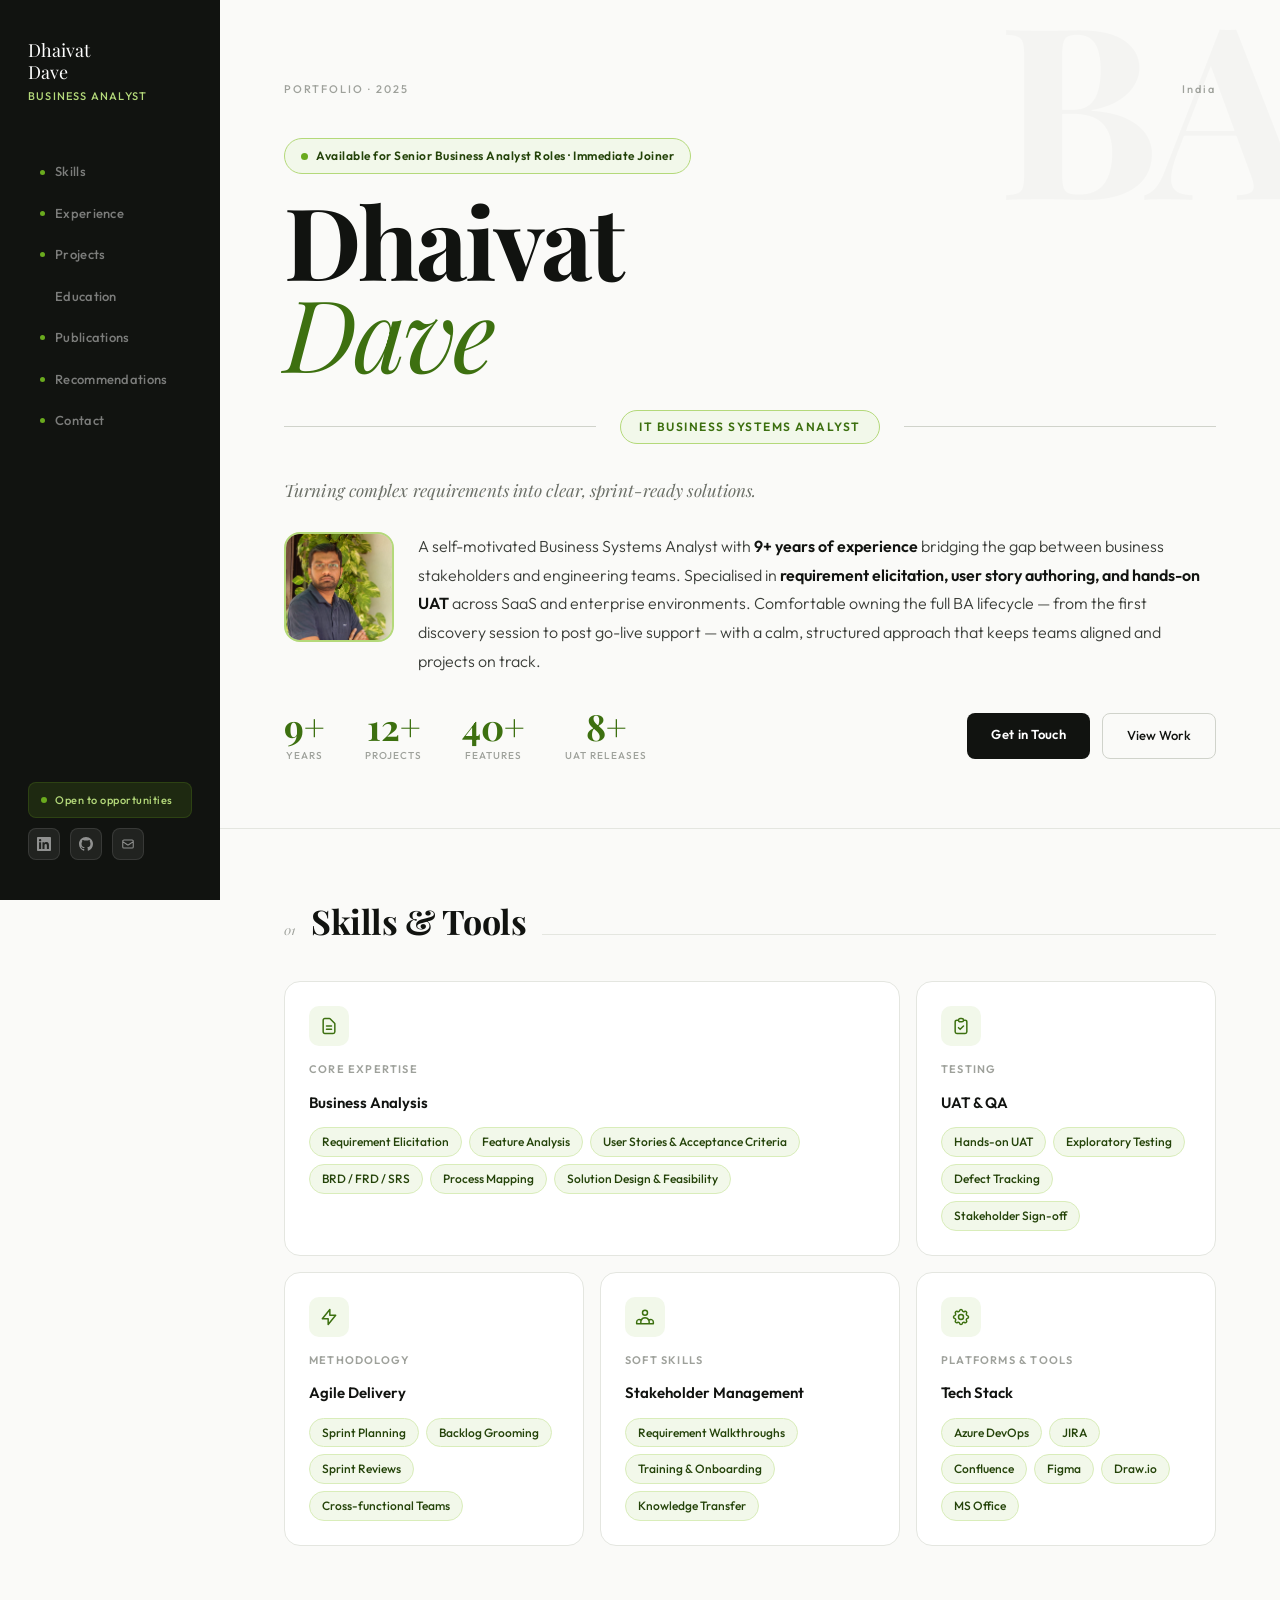
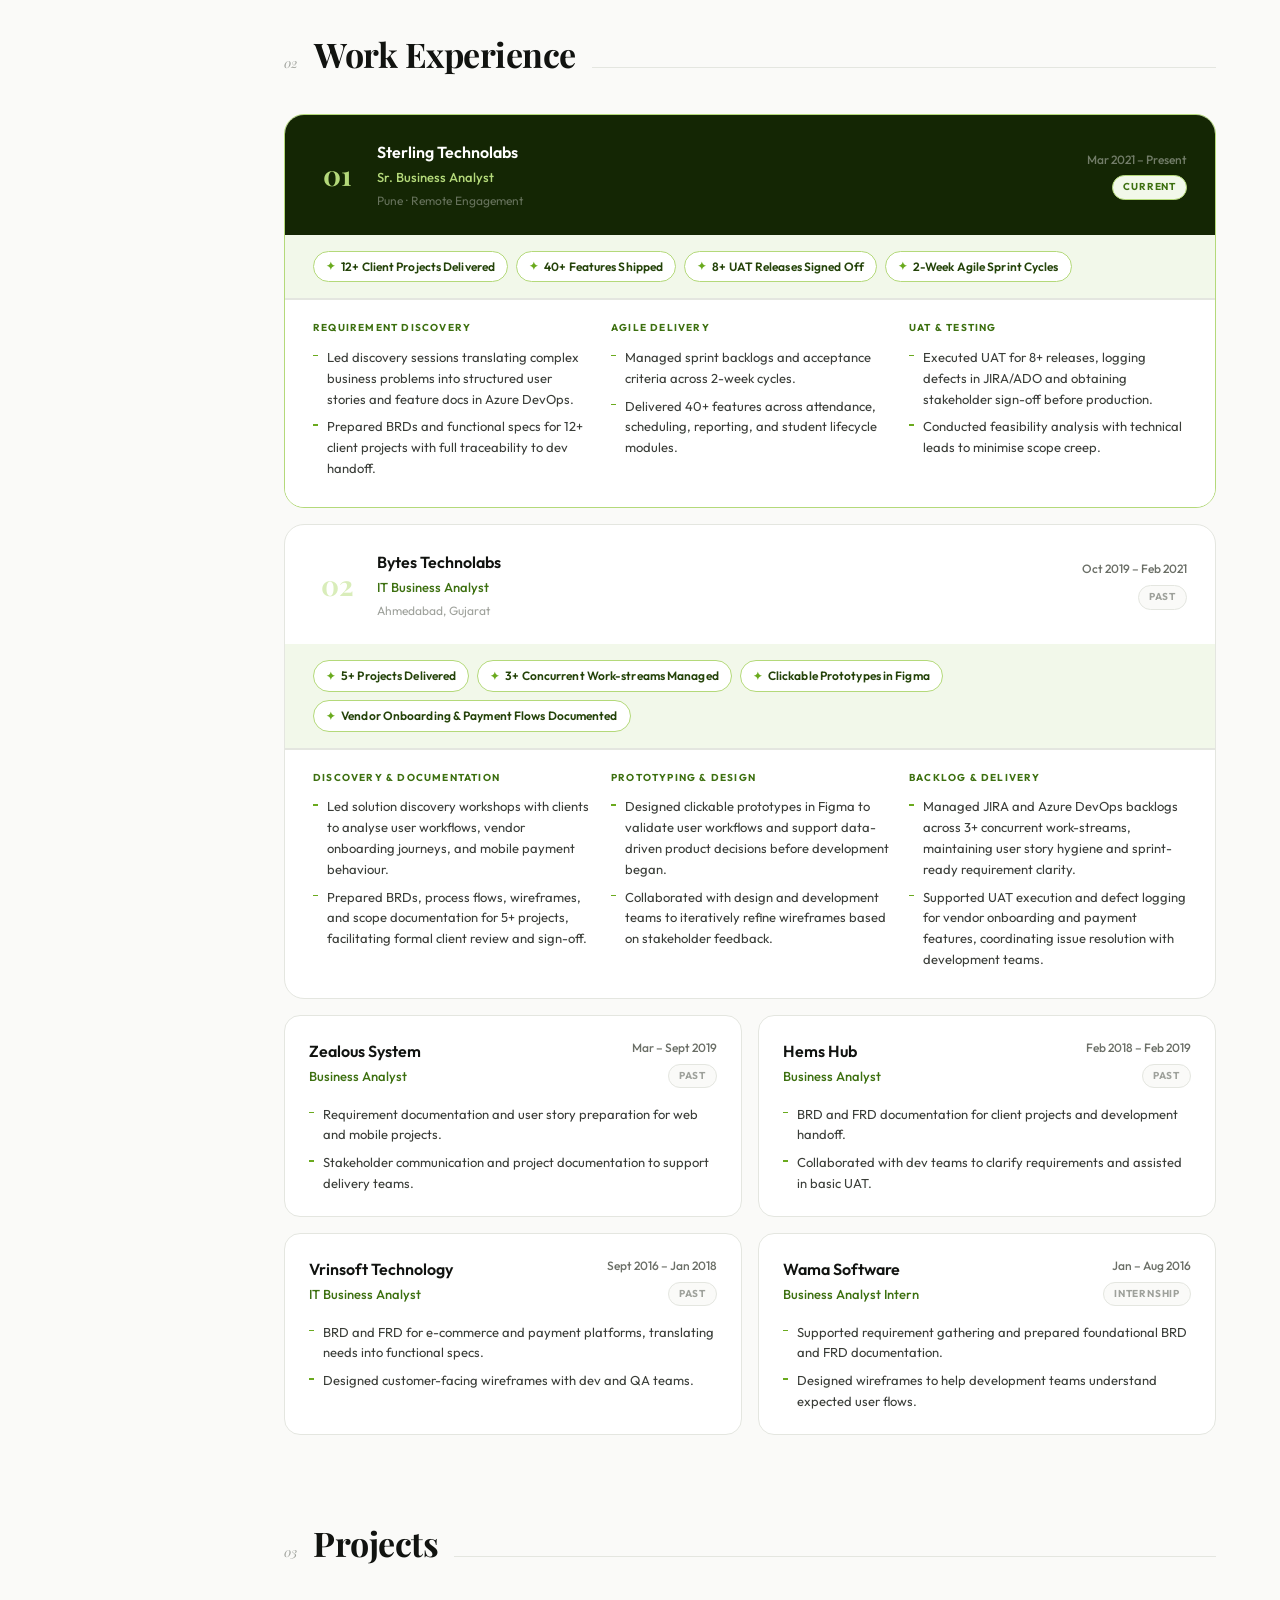
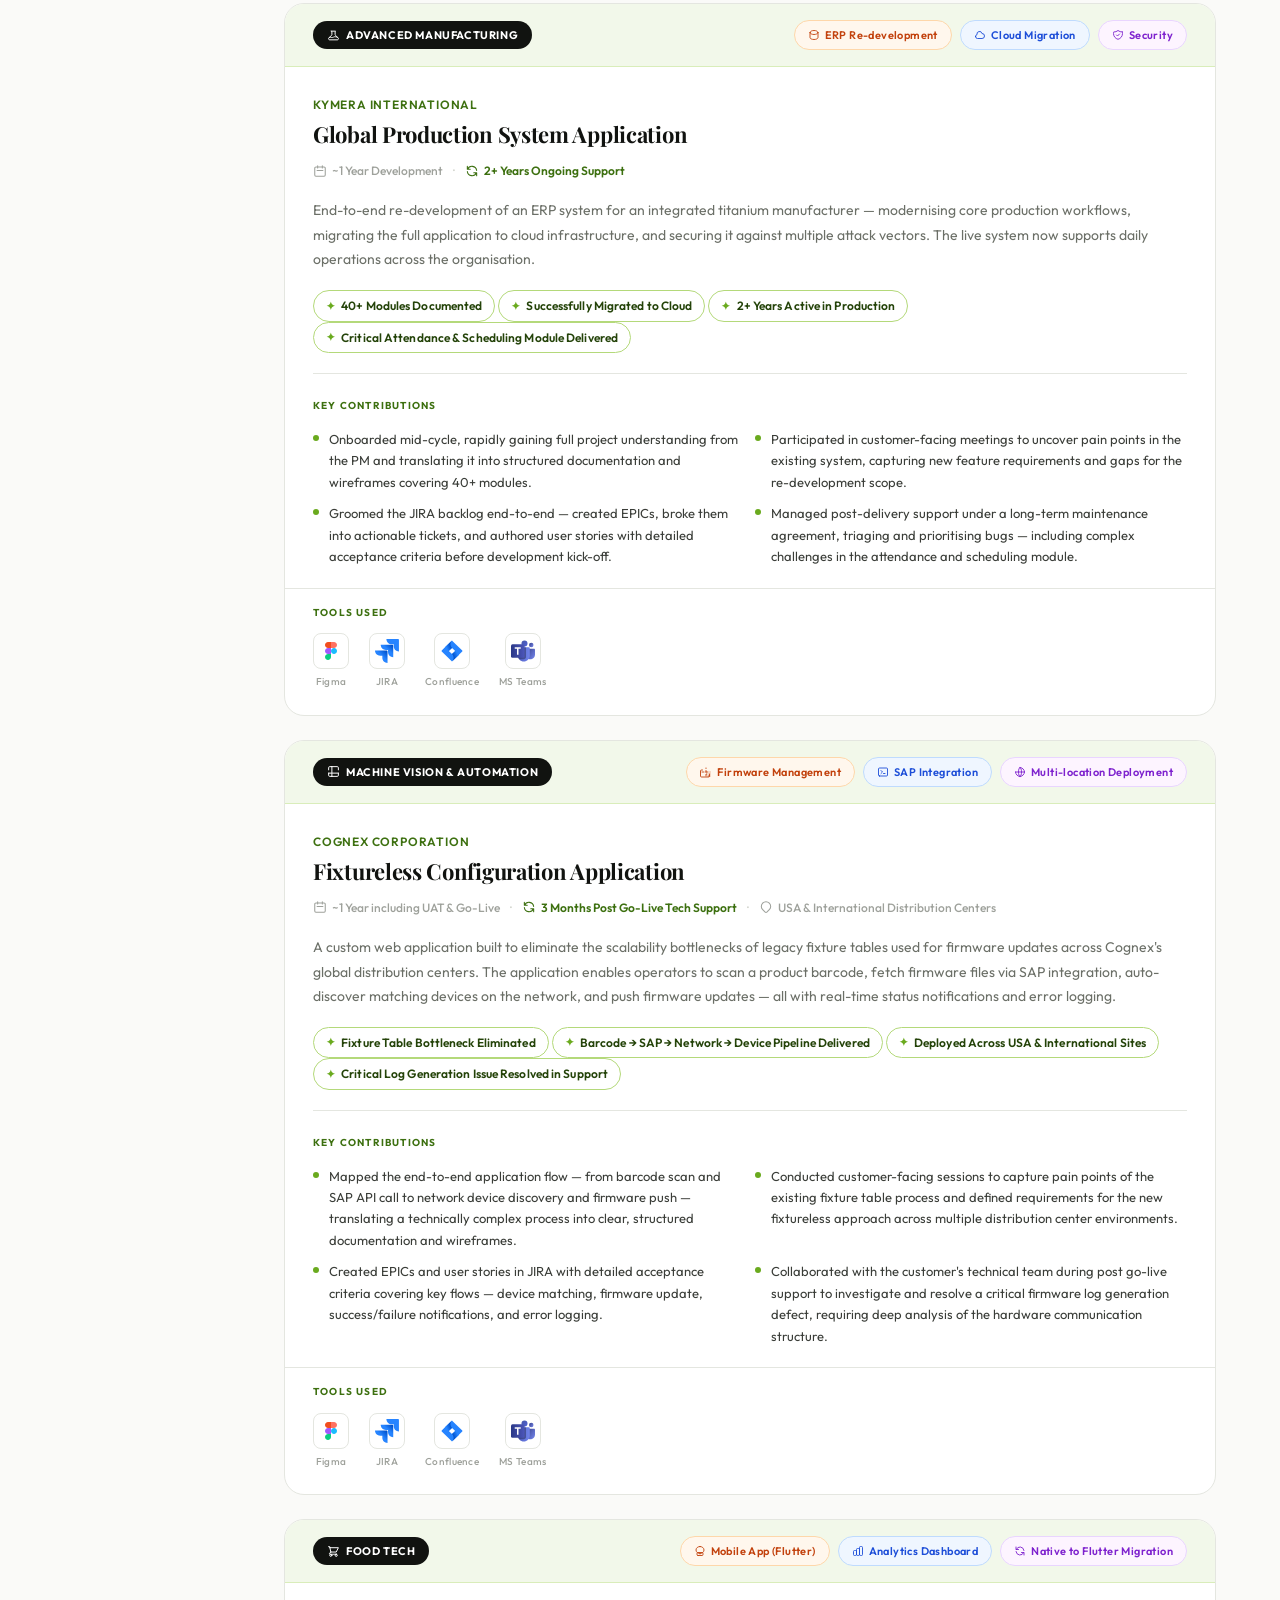
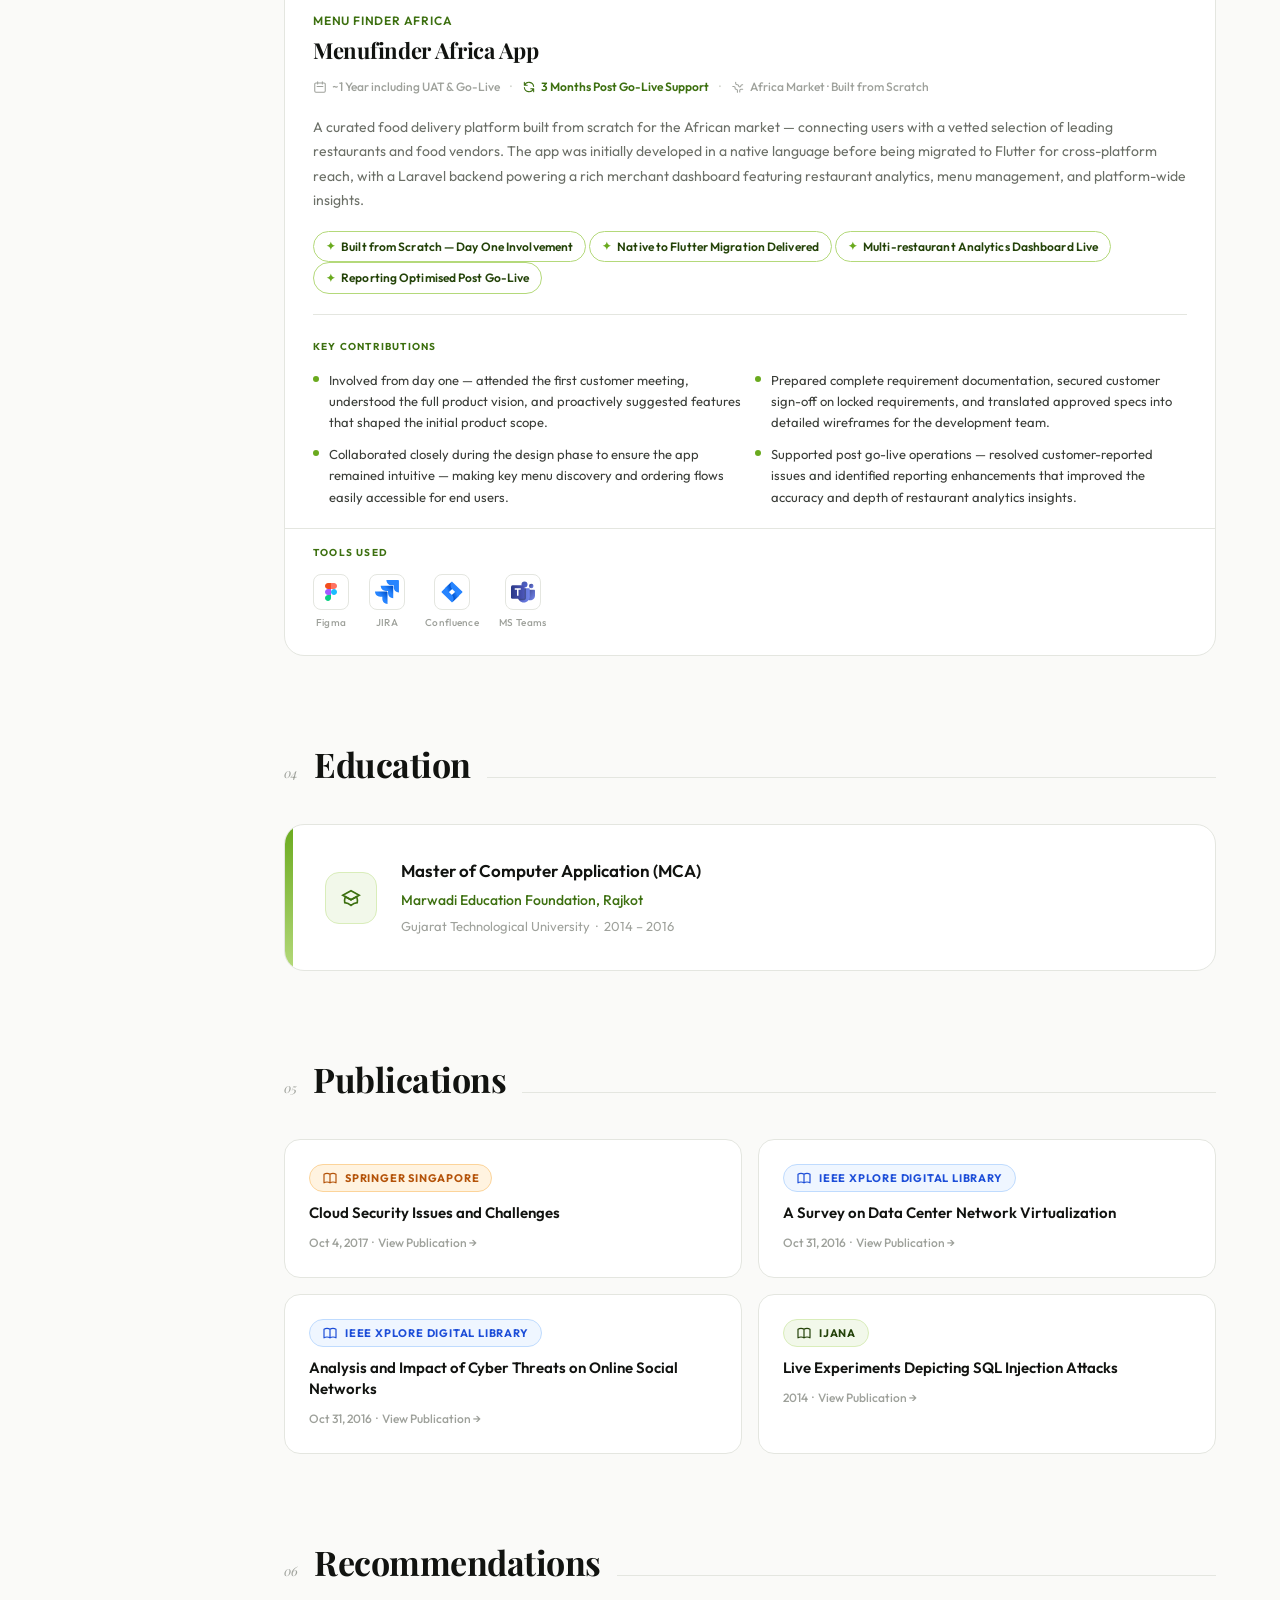
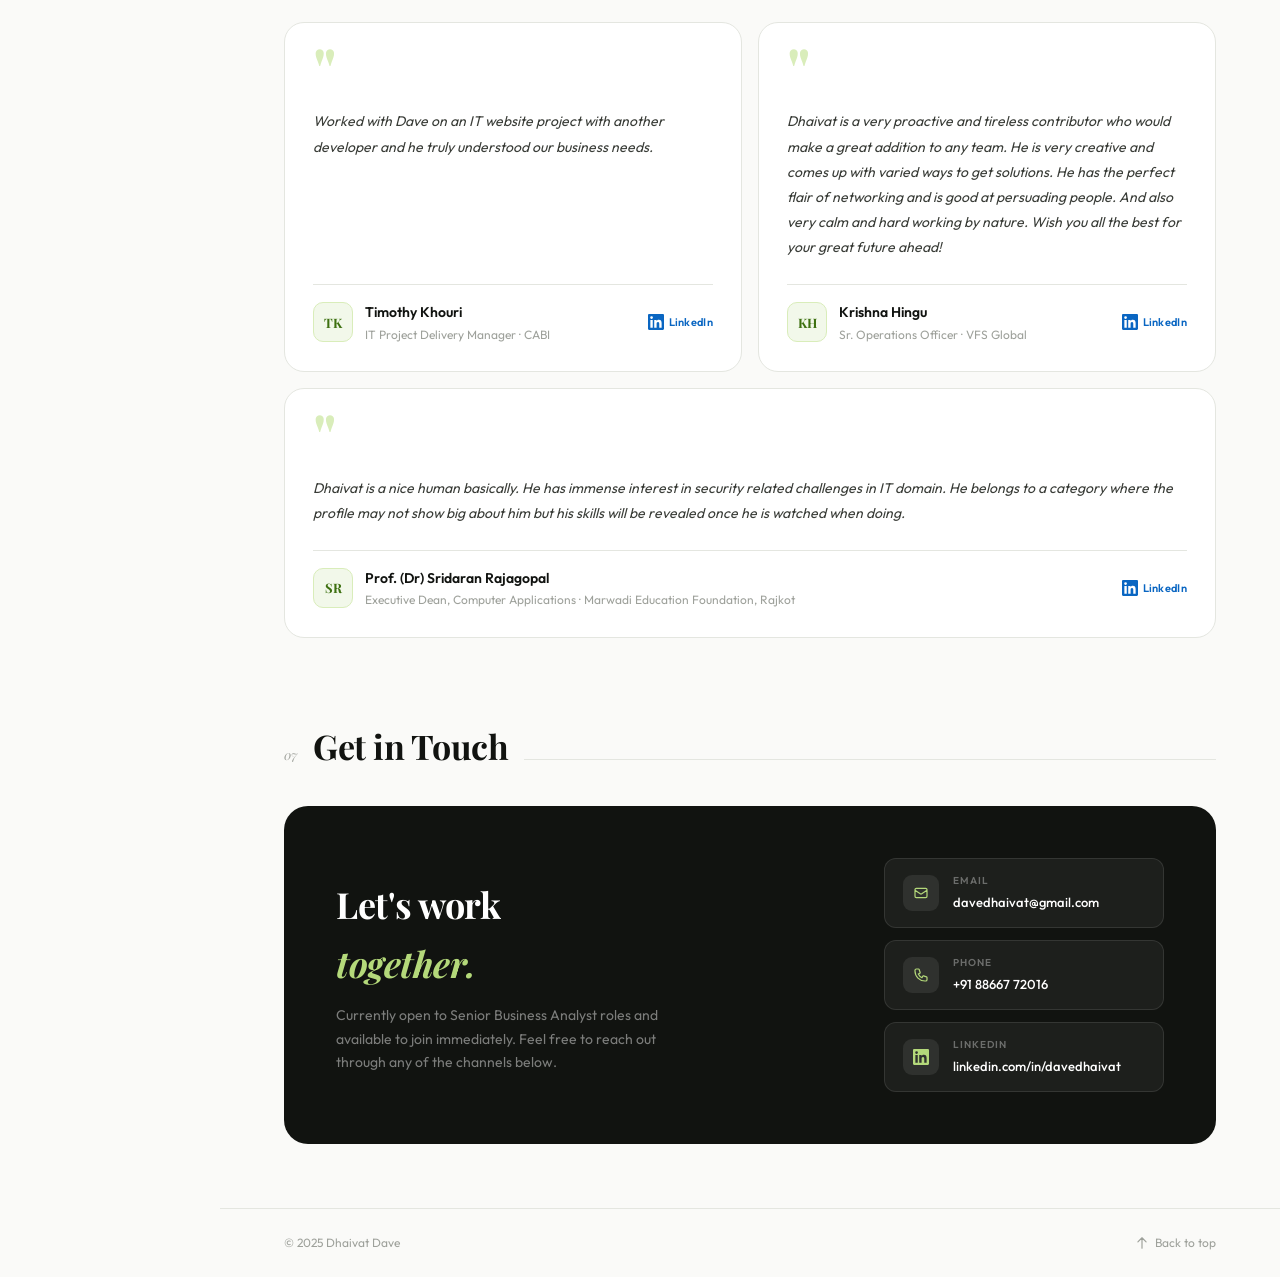
==== index.html @ 1d391423 "Add files via upload optimised version with some changes in bio + mobile responsive changes" ====
<!DOCTYPE html>
<html lang="en">
<head>
<meta charset="UTF-8">
<meta name="viewport" content="width=device-width, initial-scale=1.0">
<title>Dhaivat Dave — IT Business Systems Analyst</title>
<link rel="preconnect" href="https://fonts.googleapis.com">
<link href="https://fonts.googleapis.com/css2?family=Playfair+Display:ital,wght@0,400;0,700;1,400&family=Outfit:wght@300;400;500;600&display=swap" rel="stylesheet">
<style>
*,*::before,*::after{box-sizing:border-box;margin:0;padding:0;}
:root{
  --g50:#f2f8ea;--g100:#d9edba;--g200:#b4d97a;--g400:#6aaa1e;--g600:#3d7010;--g800:#244309;--g900:#142604;
  --ink:#111310;--ink2:#3a3d38;--ink3:#6b6f67;--ink4:#9ea19b;
  --paper:#fafaf8;--card:#ffffff;--border:#e4e6e0;--border2:#d0d3cb;
  --sidebar-w:220px;
}
html{scroll-behavior:smooth;}
body{font-family:'Outfit',sans-serif;background:var(--paper);color:var(--ink);font-size:15px;line-height:1.65;}

/* SIDEBAR */
.sidebar{position:fixed;top:0;left:0;bottom:0;width:var(--sidebar-w);background:var(--ink);display:flex;flex-direction:column;padding:40px 28px;z-index:200;}
.sidebar-logo{font-family:'Playfair Display',serif;font-size:18px;color:#fff;line-height:1.2;margin-bottom:4px;}
.sidebar-role{font-size:11px;color:var(--g200);letter-spacing:1.2px;text-transform:uppercase;font-weight:500;margin-bottom:48px;}
.sidebar-nav{list-style:none;display:flex;flex-direction:column;gap:4px;flex:1;}
.sidebar-nav a{display:flex;align-items:center;gap:10px;font-size:13px;font-weight:500;color:rgba(255,255,255,0.45);text-decoration:none;padding:8px 12px;border-radius:8px;letter-spacing:0.3px;transition:all 0.2s;}
.sidebar-nav a:hover,.sidebar-nav a.active{color:#fff;background:rgba(255,255,255,0.08);}
.sidebar-nav a .dot{width:5px;height:5px;border-radius:50%;background:var(--g400);opacity:0;transition:opacity 0.2s;flex-shrink:0;}
.sidebar-nav a.active .dot,.sidebar-nav a:hover .dot{opacity:1;}
.sidebar-bottom{display:flex;flex-direction:column;gap:10px;}
.sidebar-social{display:flex;gap:10px;}
.sidebar-social a{width:32px;height:32px;border-radius:8px;background:rgba(255,255,255,0.07);border:1px solid rgba(255,255,255,0.1);display:flex;align-items:center;justify-content:center;color:rgba(255,255,255,0.5);text-decoration:none;transition:all 0.2s;}
.sidebar-social a:hover{background:rgba(255,255,255,0.13);color:#fff;}
.sidebar-social svg{width:14px;height:14px;}
.sidebar-avail{display:flex;align-items:center;gap:8px;font-size:11px;color:var(--g200);font-weight:500;letter-spacing:0.5px;padding:8px 12px;background:rgba(106,170,30,0.15);border-radius:8px;border:1px solid rgba(106,170,30,0.2);}
.avail-dot{width:6px;height:6px;background:var(--g400);border-radius:50%;animation:blink 2s infinite;flex-shrink:0;}
@keyframes blink{0%,100%{opacity:1;}50%{opacity:0.3;}}

/* MAIN */
.main{margin-left:var(--sidebar-w);min-height:100vh;}

/* OPEN TO WORK HERO PILL */
.hero-otw{display:inline-flex;align-items:center;gap:8px;background:var(--g50);border:1.5px solid var(--g200);color:var(--g800);font-size:12px;font-weight:600;letter-spacing:0.5px;padding:7px 16px;border-radius:100px;margin-bottom:20px;width:fit-content;}
.hero-otw-dot{width:7px;height:7px;background:var(--g400);border-radius:50%;flex-shrink:0;animation:blink 2s infinite;}

/* HERO */
.hero{padding:80px 64px 64px;border-bottom:1px solid var(--border);position:relative;overflow:hidden;}
.hero-bg-text{position:absolute;top:-20px;right:-20px;font-family:'Playfair Display',serif;font-size:240px;font-weight:700;color:rgba(0,0,0,0.025);line-height:1;pointer-events:none;user-select:none;letter-spacing:-8px;}
.hero-top{display:flex;align-items:flex-start;justify-content:space-between;margin-bottom:40px;}
.hero-index{font-size:11px;color:var(--ink4);font-weight:500;letter-spacing:2px;text-transform:uppercase;}
.hero-year{font-size:11px;color:var(--ink4);font-weight:500;letter-spacing:2px;}
.hero-name{font-family:'Playfair Display',serif;font-size:clamp(56px,8vw,100px);font-weight:700;line-height:0.92;letter-spacing:-3px;color:var(--ink);margin-bottom:32px;}
.hero-name .line2{display:block;color:var(--g600);font-style:italic;font-weight:400;}
.hero-divider{display:flex;align-items:center;gap:24px;margin-bottom:32px;}
.hero-divider-line{flex:1;height:1px;background:var(--border2);}
.hero-title-pill{font-size:12px;font-weight:600;letter-spacing:1.5px;text-transform:uppercase;color:var(--g600);white-space:nowrap;padding:6px 18px;border:1.5px solid var(--g200);border-radius:100px;background:var(--g50);}
.hero-bottom{display:flex;flex-direction:column;gap:32px;}
.hero-bio-row{display:flex;align-items:flex-start;gap:24px;}
.hero-bio{font-size:16px;color:var(--ink2);line-height:1.8;font-weight:300;flex:1;}
.hero-bio strong{font-weight:600;color:var(--ink);}
.hero-meta{display:flex;align-items:center;justify-content:space-between;flex-wrap:wrap;gap:20px;}
.hero-stats{display:flex;gap:40px;}
.hero-stat{text-align:center;}
.hero-stat-num{font-family:'Playfair Display',serif;font-size:36px;color:var(--g600);line-height:1;font-weight:700;}
.hero-stat-label{font-size:10px;color:var(--ink4);font-weight:500;letter-spacing:1px;text-transform:uppercase;margin-top:4px;}
.hero-cta{display:flex;gap:12px;}
.btn-dark{background:var(--ink);color:#fff;padding:11px 24px;border-radius:8px;font-size:13px;font-weight:600;text-decoration:none;letter-spacing:0.3px;transition:background 0.2s,transform 0.15s;}
.btn-dark:hover{background:var(--ink2);transform:translateY(-1px);}
.btn-ghost{background:transparent;color:var(--ink);padding:11px 24px;border-radius:8px;font-size:13px;font-weight:500;text-decoration:none;border:1.5px solid var(--border2);transition:border-color 0.2s,transform 0.15s;}
.btn-ghost:hover{border-color:var(--g400);transform:translateY(-1px);}

.hero-tagline{font-size:17px;color:var(--ink3);font-style:italic;font-family:'Playfair Display',serif;margin-bottom:28px;letter-spacing:0.1px;}

/* PROFILE IMG IN HERO */
.profile-img-hero{width:110px;height:110px;border-radius:16px;background:var(--g100);border:2px solid var(--g200);display:flex;align-items:center;justify-content:center;font-family:'Playfair Display',serif;font-size:28px;color:var(--g600);overflow:hidden;flex-shrink:0;}
.profile-img-hero img{width:100%;height:100%;object-fit:cover;object-position:center top;border-radius:14px;}

/* CONTENT */
.content{padding:64px;display:flex;flex-direction:column;gap:80px;}

/* SECTION HEADS */
.sec-head{display:flex;align-items:baseline;gap:16px;margin-bottom:32px;}
.sec-num{font-family:'Playfair Display',serif;font-size:13px;color:var(--ink4);font-style:italic;}
.sec-title{font-family:'Playfair Display',serif;font-size:clamp(24px,3vw,34px);font-weight:700;color:var(--ink);letter-spacing:-0.5px;}
.sec-line{flex:1;height:1px;background:var(--border);}

/* SKILLS BENTO */
.skills-bento{display:grid;grid-template-columns:repeat(3,1fr);grid-template-rows:auto auto;gap:16px;}
.skill-cell{background:var(--card);border:1px solid var(--border);border-radius:16px;padding:24px;transition:border-color 0.2s,transform 0.2s;}
.skill-cell:hover{border-color:var(--g200);transform:translateY(-2px);}
.skill-cell.wide{grid-column:span 2;}
.skill-cell.area-ba{grid-column:1/3;grid-row:1;}
.skill-cell.area-uat{grid-column:3/4;grid-row:1;}
.skill-cell.area-agile{grid-column:1/2;grid-row:2;}
.skill-cell.area-stake{grid-column:2/3;grid-row:2;}
.skill-cell.area-tools{grid-column:3/4;grid-row:2;}
.skill-cell-icon{width:40px;height:40px;border-radius:10px;background:var(--g50);display:flex;align-items:center;justify-content:center;margin-bottom:14px;}
.skill-cell-icon svg{width:20px;height:20px;color:var(--g600);}
.skill-cell-label{font-size:11px;font-weight:600;letter-spacing:1.2px;text-transform:uppercase;color:var(--ink4);margin-bottom:12px;}
.skill-cell-title{font-size:15px;font-weight:600;color:var(--ink);margin-bottom:12px;}
.chip-list{display:flex;flex-wrap:wrap;gap:7px;}
.chip{font-size:12px;font-weight:500;color:var(--g800);background:var(--g50);border:1px solid var(--g100);padding:4px 12px;border-radius:100px;}
.chip.green{color:var(--g800);background:var(--g50);border-color:var(--g100);}
.skill-cell-tools{display:grid;grid-template-columns:1fr 1fr;gap:8px;margin-top:4px;}
.tool-item{display:flex;align-items:center;gap:8px;font-size:13px;font-weight:500;color:var(--ink2);padding:8px 12px;background:var(--paper);border:1px solid var(--border);border-radius:8px;}
.tool-dot{width:6px;height:6px;background:var(--g400);border-radius:50%;flex-shrink:0;}

/* EXPERIENCE */
.exp-grid{display:flex;flex-direction:column;gap:16px;}
.exp-card{background:var(--card);border:1px solid var(--border);border-radius:20px;overflow:hidden;transition:border-color 0.2s;}
.exp-card:hover{border-color:var(--border2);}
.exp-card-head{display:grid;grid-template-columns:auto 1fr auto;align-items:center;gap:16px;padding:24px 28px;}
.exp-num{font-family:'Playfair Display',serif;font-size:28px;color:var(--g100);font-weight:700;line-height:1;width:48px;text-align:center;}
.exp-card.current .exp-num{color:var(--g200);}
.exp-card.current{border-color:var(--g200);}
.exp-card.current .exp-card-head{background:var(--g900);}
.exp-card.current .exp-company{color:#fff;}
.exp-card.current .exp-role{color:var(--g200);}
.exp-card.current .exp-period{color:rgba(255,255,255,0.4);}
.exp-card.current .exp-location{color:rgba(255,255,255,0.35);}
.exp-company{font-size:16px;font-weight:600;color:var(--ink);margin-bottom:2px;}
.exp-role{font-size:13px;font-weight:500;color:var(--g600);margin-bottom:2px;}
.exp-location{font-size:12px;color:var(--ink4);}
.exp-right{text-align:right;}
.exp-period{font-size:12px;font-weight:500;color:var(--ink3);margin-bottom:4px;}
.exp-badge{display:inline-block;font-size:10px;font-weight:700;letter-spacing:0.8px;text-transform:uppercase;padding:3px 10px;border-radius:100px;}
.badge-current{background:var(--g50);color:var(--g600);border:1px solid var(--g200);}
.badge-past{background:var(--paper);color:var(--ink4);border:1px solid var(--border);}
.exp-body-inner{padding:20px 28px 28px;border-top:1px solid var(--border);}
.exp-card.current .exp-body-inner{border-top-color:var(--border);background:var(--card);}
.exp-sections{display:grid;grid-template-columns:repeat(auto-fit,minmax(200px,1fr));gap:20px;}
.exp-section-label{font-size:10px;font-weight:700;letter-spacing:1.2px;text-transform:uppercase;color:var(--g600);margin-bottom:10px;}
.exp-card.current .exp-section-label{color:var(--g600);}
.exp-bullets{list-style:none;display:flex;flex-direction:column;gap:7px;}
.exp-bullets li{font-size:13px;color:var(--ink2);padding-left:14px;position:relative;line-height:1.6;}
.exp-card.current .exp-bullets li{color:var(--ink2);}
.exp-bullets li::before{content:'';position:absolute;left:0;top:8px;width:5px;height:1.5px;background:var(--g400);}
/* older roles 2-col grid */
.exp-older-grid{display:grid;grid-template-columns:1fr 1fr;gap:16px;}
.exp-card-compact{background:var(--card);border:1px solid var(--border);border-radius:16px;padding:22px 24px;transition:border-color 0.2s;}
.exp-card-compact:hover{border-color:var(--border2);}
.exp-compact-top{display:flex;justify-content:space-between;align-items:flex-start;gap:12px;margin-bottom:14px;}
.exp-compact-top .exp-right{flex-shrink:0;}
@media(max-width:700px){.exp-older-grid{grid-template-columns:1fr;}}

/* ACHIEVEMENT BADGES */
.exp-achievements{display:flex;flex-wrap:wrap;gap:8px;padding:16px 28px;border-bottom:1px solid var(--border);background:var(--g50);}
.ach-badge{display:inline-flex;align-items:center;gap:6px;font-size:12px;font-weight:600;color:var(--g800);background:white;border:1.5px solid var(--g200);padding:5px 12px;border-radius:100px;letter-spacing:0.1px;}
.ach-badge .ach-star{color:var(--g400);font-size:11px;}
.projects-placeholder{border:2px dashed var(--border2);border-radius:20px;padding:64px;display:flex;flex-direction:column;align-items:center;justify-content:center;text-align:center;gap:16px;}
.pp-icon{width:56px;height:56px;background:var(--g50);border-radius:14px;display:flex;align-items:center;justify-content:center;}
.pp-icon svg{width:24px;height:24px;color:var(--g600);}
.pp-title{font-family:'Playfair Display',serif;font-size:20px;color:var(--ink);}
.pp-sub{font-size:14px;color:var(--ink4);max-width:360px;line-height:1.7;}

/* EDUCATION */
.edu-card{background:var(--card);border:1px solid var(--border);border-radius:20px;overflow:hidden;display:grid;grid-template-columns:auto 1fr;}
.edu-accent{width:8px;background:linear-gradient(to bottom,var(--g400),var(--g200));}
.edu-body{padding:32px;display:flex;align-items:center;gap:24px;}
.edu-icon-wrap{width:52px;height:52px;border-radius:14px;background:var(--g50);border:1px solid var(--g100);display:flex;align-items:center;justify-content:center;flex-shrink:0;}
.edu-icon-wrap svg{width:22px;height:22px;color:var(--g600);}
.edu-degree{font-size:17px;font-weight:600;color:var(--ink);margin-bottom:4px;}
.edu-uni{font-size:14px;font-weight:500;color:var(--g600);margin-bottom:4px;}
.edu-meta{font-size:13px;color:var(--ink4);}

/* PROJECTS */
.proj-grid{display:flex;flex-direction:column;gap:24px;}
.proj-card{background:var(--card);border:1px solid var(--border);border-radius:20px;overflow:hidden;transition:border-color 0.2s;}
.proj-card:hover{border-color:var(--g200);}
/* top tag bar — domain left | feature tags right */
.proj-card-top{display:flex;align-items:center;justify-content:space-between;gap:16px;padding:16px 28px;background:var(--g50);border-bottom:1px solid var(--g100);flex-wrap:wrap;}
.proj-domain{display:inline-flex;align-items:center;gap:6px;font-size:11px;font-weight:700;letter-spacing:0.6px;text-transform:uppercase;padding:5px 14px;border-radius:100px;background:var(--ink);color:#fff;}
.proj-features{display:flex;gap:8px;flex-wrap:wrap;}
.proj-feat-tag{display:inline-flex;align-items:center;gap:5px;font-size:11px;font-weight:600;letter-spacing:0.4px;padding:5px 13px;border-radius:100px;}
.proj-feat-tag.tag-erp{background:#fff7ed;color:#c2410c;border:1.5px solid #fed7aa;}
.proj-feat-tag.tag-cloud{background:#eff6ff;color:#1d4ed8;border:1.5px solid #bfdbfe;}
.proj-feat-tag.tag-secure{background:#fdf4ff;color:#7e22ce;border:1.5px solid #e9d5ff;}
/* main body */
.proj-main{padding:28px 28px 20px;}
.proj-client{font-size:12px;font-weight:600;color:var(--g600);letter-spacing:0.8px;text-transform:uppercase;margin-bottom:6px;}
.proj-name{font-family:'Playfair Display',serif;font-size:22px;font-weight:700;color:var(--ink);letter-spacing:-0.3px;margin-bottom:12px;line-height:1.2;}
/* meta row with icons */
.proj-meta-row{display:flex;align-items:center;gap:10px;margin-bottom:16px;flex-wrap:wrap;}
.proj-meta-item{display:inline-flex;align-items:center;gap:5px;font-size:12px;font-weight:500;color:var(--ink4);}
.proj-meta-item svg{flex-shrink:0;}
.proj-meta-green{color:var(--g600);font-weight:600;}
.proj-meta-sep{color:var(--border2);font-size:14px;}
.proj-desc{font-size:14px;color:var(--ink3);line-height:1.75;margin-bottom:18px;width:100%;}
/* divider */
.proj-divider{height:1px;background:var(--border);margin:0 28px;}
/* contributions — full width */
.proj-bullets-wrap{padding:24px 28px 20px;}
.proj-bullets-label{font-size:10px;font-weight:700;letter-spacing:1.2px;text-transform:uppercase;color:var(--g600);margin-bottom:14px;}
.proj-bullets-grid{display:grid;grid-template-columns:1fr 1fr;gap:10px;}
.proj-bullet-item{display:flex;gap:10px;align-items:flex-start;font-size:13px;color:var(--ink2);line-height:1.65;}
.proj-bullet-dot{width:6px;height:6px;background:var(--g400);border-radius:50%;flex-shrink:0;margin-top:6px;}
/* tools row — fixed at bottom, full width */
.proj-tools-row{padding:16px 28px 24px;border-top:1px solid var(--border);}
.proj-tools-label{font-size:10px;font-weight:700;letter-spacing:1.2px;text-transform:uppercase;color:var(--g600);margin-bottom:12px;}
.proj-tools-list{display:flex;gap:20px;flex-wrap:wrap;align-items:center;}
.proj-tool{display:flex;flex-direction:column;align-items:center;gap:5px;}
.proj-tool-icon{width:36px;height:36px;border-radius:8px;border:1px solid var(--border);background:white;display:flex;align-items:center;justify-content:center;padding:5px;}
.proj-tool-icon img{width:100%;height:100%;object-fit:contain;}
.proj-tool-icon svg{width:20px;height:20px;}
.proj-tool-name{font-size:10px;font-weight:500;color:var(--ink4);letter-spacing:0.3px;}
@media(max-width:860px){
  .proj-card-top{flex-direction:column;align-items:flex-start;}
  .proj-bullets-grid{grid-template-columns:1fr;}
}

/* PUBLICATIONS */
.pub-grid{display:grid;grid-template-columns:1fr 1fr;gap:16px;}
.pub-card{background:var(--card);border:1px solid var(--border);border-radius:16px;padding:24px;display:flex;flex-direction:column;gap:10px;transition:border-color 0.2s,transform 0.2s;text-decoration:none;}
.pub-card:hover{border-color:var(--g200);transform:translateY(-2px);}
.pub-journal{display:inline-flex;align-items:center;gap:7px;font-size:11px;font-weight:700;letter-spacing:0.8px;text-transform:uppercase;padding:4px 12px;border-radius:100px;width:fit-content;}
.pub-journal.springer{background:#fff3e0;color:#b45309;border:1.5px solid #fcd49a;}
.pub-journal.ieee{background:#eff6ff;color:#1d4ed8;border:1.5px solid #bfdbfe;}
.pub-journal.ijana{background:var(--g50);color:var(--g800);border:1.5px solid var(--g100);}
.pub-title{font-size:15px;font-weight:600;color:var(--ink);line-height:1.4;}
.pub-meta{font-size:12px;color:var(--ink4);font-weight:500;}
.pub-card:hover .pub-meta{color:var(--g600);}
@media(max-width:700px){.pub-grid{grid-template-columns:1fr;}}

/* TESTIMONIALS */
.testi-grid{display:grid;grid-template-columns:1fr 1fr;gap:16px;}
.testi-card{background:var(--card);border:1px solid var(--border);border-radius:20px;padding:28px;display:flex;flex-direction:column;gap:16px;position:relative;transition:border-color 0.2s,transform 0.2s;}
.testi-card:hover{border-color:var(--g200);transform:translateY(-2px);}
.testi-card-wide{grid-column:span 2;}
.testi-quote{font-family:'Playfair Display',serif;font-size:64px;color:var(--g100);line-height:0.6;font-weight:700;margin-bottom:4px;}
.testi-text{font-size:14px;color:var(--ink2);line-height:1.8;flex:1;font-style:italic;}
.testi-author{display:flex;align-items:center;gap:12px;margin-top:8px;padding-top:16px;border-top:1px solid var(--border);}
.testi-avatar{width:40px;height:40px;border-radius:10px;background:var(--g50);border:1.5px solid var(--g100);display:flex;align-items:center;justify-content:center;font-size:13px;font-weight:700;color:var(--g600);flex-shrink:0;font-family:'Playfair Display',serif;}
.testi-name{font-size:14px;font-weight:600;color:var(--ink);margin-bottom:2px;}
.testi-role{font-size:12px;color:var(--ink4);line-height:1.4;}
.testi-source{margin-left:auto;display:flex;align-items:center;gap:5px;font-size:11px;font-weight:600;color:#0a66c2;letter-spacing:0.3px;flex-shrink:0;}
@media(max-width:700px){.testi-grid{grid-template-columns:1fr;}.testi-card-wide{grid-column:span 1;}}

/* CONTACT */
.contact-strip{background:var(--ink);border-radius:24px;padding:52px;display:grid;grid-template-columns:1fr auto;gap:48px;align-items:center;}
.contact-heading{font-family:'Playfair Display',serif;font-size:clamp(22px,3vw,36px);color:#fff;font-weight:700;letter-spacing:-0.5px;margin-bottom:10px;}
.contact-heading em{font-style:italic;color:var(--g200);}
.contact-sub{font-size:14px;color:rgba(255,255,255,0.45);max-width:360px;line-height:1.7;}
.contact-links{display:flex;flex-direction:column;gap:12px;min-width:280px;}
.contact-link{display:flex;align-items:center;gap:14px;text-decoration:none;padding:14px 18px;background:rgba(255,255,255,0.05);border:1px solid rgba(255,255,255,0.1);border-radius:12px;transition:all 0.2s;}
.contact-link:hover{background:rgba(255,255,255,0.1);border-color:rgba(255,255,255,0.2);transform:translateX(4px);}
.contact-link-icon{width:36px;height:36px;border-radius:9px;background:rgba(255,255,255,0.08);display:flex;align-items:center;justify-content:center;flex-shrink:0;}
.contact-link-icon svg{width:16px;height:16px;color:var(--g200);}
.contact-link-label{font-size:10px;font-weight:600;letter-spacing:1px;text-transform:uppercase;color:rgba(255,255,255,0.35);margin-bottom:2px;}
.contact-link-val{font-size:13px;font-weight:500;color:#fff;}

/* FOOTER */
footer{padding:24px 64px;border-top:1px solid var(--border);display:flex;justify-content:space-between;align-items:center;}
footer p{font-size:12px;color:var(--ink4);}
.footer-back{font-size:12px;color:var(--ink4);text-decoration:none;display:flex;align-items:center;gap:6px;transition:color 0.2s;}
.footer-back:hover{color:var(--g600);}

/* REVEAL */
.reveal{opacity:0;transform:translateY(20px);transition:opacity 0.55s ease,transform 0.55s ease;}
.reveal.on{opacity:1;transform:translateY(0);}

/* ── TABLET 960px ── */
@media(max-width:960px){
  .sidebar{display:none;}
  .main{margin-left:0;}
  .hero{padding:48px 32px;}
  .content{padding:48px 32px;}
  .skills-bento{grid-template-columns:1fr 1fr;}
  .skill-cell.area-ba{grid-column:1/3;}
  .skill-cell.area-uat{grid-column:1/2;}
  .skill-cell.area-agile{grid-column:2/3;}
  .skill-cell.area-stake{grid-column:1/2;}
  .skill-cell.area-tools{grid-column:2/3;}
  .hero-bottom{grid-template-columns:1fr;}
  .hero-meta{align-items:flex-start;}
  .contact-strip{grid-template-columns:1fr;}
  .contact-links{min-width:auto;}
  .proj-bullets-grid{grid-template-columns:1fr;}
  .exp-older-grid{grid-template-columns:1fr 1fr;}
}

/* ── MOBILE 600px ── */
@media(max-width:600px){

  /* HERO */
  .hero{padding:28px 20px 36px;}
  .hero-bg-text{font-size:120px;top:-10px;right:-10px;}
  .hero-top{margin-bottom:20px;}
  .hero-index,.hero-year{font-size:10px;}
  .hero-otw{font-size:11px;padding:6px 13px;}
  .hero-name{font-size:48px;letter-spacing:-2px;margin-bottom:24px;}
  .hero-divider{margin-bottom:24px;gap:12px;}
  .hero-title-pill{font-size:10px;padding:5px 13px;white-space:normal;text-align:center;}
  .hero-bottom{gap:20px;}
  .hero-bio-row{flex-direction:row;gap:16px;align-items:flex-start;}
  .profile-img-hero{width:80px;height:80px;border-radius:12px;flex-shrink:0;}
  .hero-bio{font-size:14px;line-height:1.7;}
  .hero-meta{flex-direction:column;align-items:flex-start;gap:16px;}
  .hero-tagline{font-size:14px;margin-bottom:20px;}
  .hero-stats{gap:14px;}
  .hero-stat-num{font-size:24px;}
  .hero-stat-label{font-size:8px;}
  .hero-cta{flex-wrap:wrap;gap:10px;width:100%;}
  .btn-dark,.btn-ghost{padding:10px 20px;font-size:13px;flex:1;text-align:center;}

  /* CONTENT PADDING */
  .content{padding:28px 20px;gap:52px;}

  /* SECTION HEADS */
  .sec-head{gap:10px;margin-bottom:24px;}
  .sec-title{font-size:24px;}
  .sec-num{font-size:12px;}

  /* SKILLS */
  .skills-bento{grid-template-columns:1fr;gap:12px;}
  .skill-cell.area-ba,.skill-cell.area-uat,.skill-cell.area-agile,
  .skill-cell.area-stake,.skill-cell.area-tools{grid-column:1;}
  .skill-cell{padding:18px;}
  .skill-cell-title{font-size:14px;}

  /* EXPERIENCE */
  .exp-card-head{grid-template-columns:auto 1fr auto;gap:10px;padding:18px 16px;}
  .exp-num{font-size:22px;width:36px;}
  .exp-company{font-size:14px;}
  .exp-role{font-size:12px;}
  .exp-location{font-size:11px;}
  .exp-period{font-size:11px;}
  .exp-body-inner{padding:16px 16px 20px;}
  .exp-sections{grid-template-columns:1fr;gap:16px;}
  .exp-achievements{padding:12px 16px;gap:6px;}
  .ach-badge{font-size:11px;padding:4px 10px;}
  .exp-older-grid{grid-template-columns:1fr;gap:12px;}
  .exp-card-compact{padding:16px 18px;}
  .exp-compact-top{flex-direction:column;gap:6px;}

  /* PROJECTS */
  .proj-card-top{flex-direction:column;align-items:flex-start;gap:10px;padding:14px 18px;}
  .proj-features{gap:6px;}
  .proj-feat-tag{font-size:10px;padding:4px 10px;}
  .proj-domain{font-size:10px;padding:4px 12px;}
  .proj-main{padding:18px 18px 16px;}
  .proj-name{font-size:18px;}
  .proj-desc{font-size:13px;}
  .proj-meta-row{gap:6px;flex-wrap:wrap;}
  .proj-meta-item{font-size:11px;}
  .proj-achievements{gap:6px;}
  .proj-divider{margin:0 18px;}
  .proj-bullets-wrap{padding:16px 18px 16px;}
  .proj-bullets-grid{grid-template-columns:1fr;gap:10px;}
  .proj-bullet-item{font-size:12px;}
  .proj-tools-row{padding:14px 18px 18px;}
  .proj-tools-list{gap:14px;}
  .proj-tool-icon{width:30px;height:30px;}
  .proj-tool-name{font-size:9px;}

  /* EDUCATION */
  .edu-card{grid-template-columns:auto 1fr;}
  .edu-body{padding:20px;flex-direction:column;align-items:flex-start;gap:14px;}
  .edu-degree{font-size:15px;}
  .edu-uni{font-size:13px;}

  /* PUBLICATIONS */
  .pub-grid{grid-template-columns:1fr;gap:12px;}
  .pub-card{padding:18px;}
  .pub-title{font-size:14px;}

  /* TESTIMONIALS */
  .testi-grid{grid-template-columns:1fr;gap:12px;}
  .testi-card,.testi-card-wide{grid-column:1;padding:20px;}
  .testi-quote{font-size:48px;}
  .testi-text{font-size:13px;}
  .testi-name{font-size:13px;}
  .testi-role{font-size:11px;}
  .testi-source{font-size:10px;}

  /* CONTACT */
  .contact-strip{padding:28px 20px;border-radius:16px;}
  .contact-heading{font-size:24px;}
  .contact-sub{font-size:13px;}
  .contact-link{padding:12px 14px;}
  .contact-link-val{font-size:12px;}

  /* FOOTER */
  footer{padding:20px;flex-direction:column;gap:8px;text-align:center;}

  /* MOBILE NAV BAR — fixed bottom */
  .mobile-nav{display:flex;}
}

/* MOBILE BOTTOM NAV */
.mobile-nav{
  display:none;
  position:fixed;
  bottom:0;left:0;right:0;
  background:var(--ink);
  border-top:1px solid rgba(255,255,255,0.08);
  padding:10px 4px calc(10px + env(safe-area-inset-bottom));
  z-index:300;
  justify-content:space-around;
  align-items:center;
}

.mobile-nav a{
  display:flex;
  flex-direction:column;
  align-items:center;
  gap:3px;
  color:rgba(255,255,255,0.4);
  text-decoration:none;
  font-size:9px;
  font-weight:600;
  letter-spacing:0.5px;
  text-transform:uppercase;
  padding:4px 8px;
  border-radius:8px;
  transition:color 0.2s;
  min-width:48px;
}

.mobile-nav a svg{width:18px;height:18px;}
.mobile-nav a.active,.mobile-nav a:hover{color:var(--g200);}

/* add bottom padding to main so content isn't hidden behind mobile nav */
@media(max-width:600px){
  .main{padding-bottom:72px;}
}
</style>
</head>
<body>

<aside class="sidebar">
  <div class="sidebar-logo">Dhaivat<br>Dave</div>
  <div class="sidebar-role">Business Analyst</div>
  <ul class="sidebar-nav">
    <li><a href="#skills" class="nav-link"><span class="dot"></span> Skills</a></li>
    <li><a href="#experience" class="nav-link"><span class="dot"></span> Experience</a></li>
    <li><a href="#projects" class="nav-link"><span class="dot"></span> Projects</a></li>
    <li><a href="#education" class="nav-link"><span class="dot"></span> Education</a></li>
    <li><a href="#publications" class="nav-link"><span class="dot"></span> Publications</a></li>
    <li><a href="#testimonials" class="nav-link"><span class="dot"></span> Recommendations</a></li>
    <li><a href="#contact" class="nav-link"><span class="dot"></span> Contact</a></li>
  </ul>
  <div class="sidebar-bottom">
    <div class="sidebar-avail"><span class="avail-dot"></span>Open to opportunities</div>
    <div class="sidebar-social">
      <a href="https://www.linkedin.com/in/davedhaivat" target="_blank" title="LinkedIn">
        <svg fill="currentColor" viewBox="0 0 24 24"><path d="M20.447 20.452h-3.554v-5.569c0-1.328-.027-3.037-1.852-3.037-1.853 0-2.136 1.445-2.136 2.939v5.667H9.351V9h3.414v1.561h.046c.477-.9 1.637-1.85 3.37-1.85 3.601 0 4.267 2.37 4.267 5.455v6.286zM5.337 7.433a2.062 2.062 0 01-2.063-2.065 2.064 2.064 0 112.063 2.065zm1.782 13.019H3.555V9h3.564v11.452zM22.225 0H1.771C.792 0 0 .774 0 1.729v20.542C0 23.227.792 24 1.771 24h20.451C23.2 24 24 23.227 24 22.271V1.729C24 .774 23.2 0 22.222 0h.003z"/></svg>
      </a>
      <a href="https://github.com/davedhaivat" target="_blank" title="GitHub">
        <svg fill="currentColor" viewBox="0 0 24 24"><path d="M12 0C5.374 0 0 5.373 0 12c0 5.302 3.438 9.8 8.207 11.387.599.111.793-.261.793-.577v-2.234c-3.338.726-4.033-1.416-4.033-1.416-.546-1.387-1.333-1.756-1.333-1.756-1.089-.745.083-.729.083-.729 1.205.084 1.839 1.237 1.839 1.237 1.07 1.834 2.807 1.304 3.492.997.107-.775.418-1.305.762-1.604-2.665-.305-5.467-1.334-5.467-5.931 0-1.311.469-2.381 1.236-3.221-.124-.303-.535-1.524.117-3.176 0 0 1.008-.322 3.301 1.23A11.509 11.509 0 0112 5.803c1.02.005 2.047.138 3.006.404 2.291-1.552 3.297-1.23 3.297-1.23.653 1.653.242 2.874.118 3.176.77.84 1.235 1.911 1.235 3.221 0 4.609-2.807 5.624-5.479 5.921.43.372.823 1.102.823 2.222v3.293c0 .319.192.694.801.576C20.566 21.797 24 17.3 24 12c0-6.627-5.373-12-12-12z"/></svg>
      </a>
      <a href="mailto:davedhaivat@gmail.com" title="Email">
        <svg fill="none" viewBox="0 0 24 24" stroke="currentColor" stroke-width="1.8"><path stroke-linecap="round" stroke-linejoin="round" d="M3 8l7.89 5.26a2 2 0 002.22 0L21 8M5 19h14a2 2 0 002-2V7a2 2 0 00-2-2H5a2 2 0 00-2 2v10a2 2 0 002 2z"/></svg>
      </a>
    </div>
  </div>
</aside>

<main class="main">

  <section class="hero" id="home">
    <div class="hero-bg-text">BA</div>
    <div class="hero-top">
      <span class="hero-index">Portfolio · 2025</span>
      <span class="hero-year">India</span>
    </div>
    <div class="hero-otw">
      <span class="hero-otw-dot"></span>
      Available for Senior Business Analyst Roles · Immediate Joiner
    </div>
    <h1 class="hero-name">Dhaivat<span class="line2">Dave</span></h1>
    <div class="hero-divider">
      <div class="hero-divider-line"></div>
      <div class="hero-title-pill">IT Business Systems Analyst</div>
      <div class="hero-divider-line"></div>
    </div>
    <p class="hero-tagline">Turning complex requirements into clear, sprint-ready solutions.</p>
    <div class="hero-bottom">
      <div class="hero-bio-row">
        <div class="profile-img-hero" id="profileImg"><img src="[data-uri]" alt="Dhaivat Dave" style="width:100%;height:100%;object-fit:cover;border-radius:12px;"></div>
        <p class="hero-bio">A self-motivated Business Systems Analyst with <strong>9+ years of experience</strong> bridging the gap between business stakeholders and engineering teams. Specialised in <strong>requirement elicitation, user story authoring, and hands-on UAT</strong> across SaaS and enterprise environments. Comfortable owning the full BA lifecycle — from the first discovery session to post go-live support — with a calm, structured approach that keeps teams aligned and projects on track.</p>
      </div>
      <div class="hero-meta">
        <div class="hero-stats">
          <div class="hero-stat"><div class="hero-stat-num">9+</div><div class="hero-stat-label">Years</div></div>
          <div class="hero-stat"><div class="hero-stat-num">12+</div><div class="hero-stat-label">Projects</div></div>
          <div class="hero-stat"><div class="hero-stat-num">40+</div><div class="hero-stat-label">Features</div></div>
          <div class="hero-stat"><div class="hero-stat-num">8+</div><div class="hero-stat-label">UAT Releases</div></div>
        </div>
        <div class="hero-cta">
          <a href="#contact" class="btn-dark">Get in Touch</a>
          <a href="#experience" class="btn-ghost">View Work</a>
        </div>
      </div>
    </div>
  </section>



  <div class="content">

    <section id="skills">
      <div class="sec-head reveal">
        <span class="sec-num">01</span>
        <h2 class="sec-title">Skills &amp; Tools</h2>
        <div class="sec-line"></div>
      </div>
      <div class="skills-bento">
        <div class="skill-cell area-ba reveal">
          <div class="skill-cell-icon"><svg fill="none" viewBox="0 0 24 24" stroke="currentColor" stroke-width="1.8"><path stroke-linecap="round" stroke-linejoin="round" d="M9 12h6m-6 4h6m2 5H7a2 2 0 01-2-2V5a2 2 0 012-2h5.586a1 1 0 01.707.293l5.414 5.414a1 1 0 01.293.707V19a2 2 0 01-2 2z"/></svg></div>
          <div class="skill-cell-label">Core Expertise</div>
          <div class="skill-cell-title">Business Analysis</div>
          <div class="chip-list">
            <span class="chip green">Requirement Elicitation</span>
            <span class="chip green">Feature Analysis</span>
            <span class="chip green">User Stories &amp; Acceptance Criteria</span>
            <span class="chip green">BRD / FRD / SRS</span>
            <span class="chip green">Process Mapping</span>
            <span class="chip green">Solution Design &amp; Feasibility</span>
          </div>
        </div>
        <div class="skill-cell area-uat reveal">
          <div class="skill-cell-icon"><svg fill="none" viewBox="0 0 24 24" stroke="currentColor" stroke-width="1.8"><path stroke-linecap="round" stroke-linejoin="round" d="M9 5H7a2 2 0 00-2 2v12a2 2 0 002 2h10a2 2 0 002-2V7a2 2 0 00-2-2h-2M9 5a2 2 0 002 2h2a2 2 0 002-2M9 5a2 2 0 012-2h2a2 2 0 012 2m-6 9l2 2 4-4"/></svg></div>
          <div class="skill-cell-label">Testing</div>
          <div class="skill-cell-title">UAT &amp; QA</div>
          <div class="chip-list">
            <span class="chip">Hands-on UAT</span>
            <span class="chip">Exploratory Testing</span>
            <span class="chip">Defect Tracking</span>
            <span class="chip">Stakeholder Sign-off</span>
          </div>
        </div>
        <div class="skill-cell area-agile reveal">
          <div class="skill-cell-icon"><svg fill="none" viewBox="0 0 24 24" stroke="currentColor" stroke-width="1.8"><path stroke-linecap="round" stroke-linejoin="round" d="M13 10V3L4 14h7v7l9-11h-7z"/></svg></div>
          <div class="skill-cell-label">Methodology</div>
          <div class="skill-cell-title">Agile Delivery</div>
          <div class="chip-list">
            <span class="chip">Sprint Planning</span>
            <span class="chip">Backlog Grooming</span>
            <span class="chip">Sprint Reviews</span>
            <span class="chip">Cross-functional Teams</span>
          </div>
        </div>
        <div class="skill-cell area-stake reveal">
          <div class="skill-cell-icon"><svg fill="none" viewBox="0 0 24 24" stroke="currentColor" stroke-width="1.8"><path stroke-linecap="round" stroke-linejoin="round" d="M17 20h5v-2a3 3 0 00-5.356-1.857M17 20H7m10 0v-2c0-.656-.126-1.283-.356-1.857M7 20H2v-2a3 3 0 015.356-1.857M7 20v-2c0-.656.126-1.283.356-1.857m0 0a5.002 5.002 0 019.288 0M15 7a3 3 0 11-6 0 3 3 0 016 0z"/></svg></div>
          <div class="skill-cell-label">Soft Skills</div>
          <div class="skill-cell-title">Stakeholder Management</div>
          <div class="chip-list">
            <span class="chip">Requirement Walkthroughs</span>
            <span class="chip">Training &amp; Onboarding</span>
            <span class="chip">Knowledge Transfer</span>
          </div>
        </div>
        <div class="skill-cell area-tools reveal">
          <div class="skill-cell-icon"><svg fill="none" viewBox="0 0 24 24" stroke="currentColor" stroke-width="1.8"><path stroke-linecap="round" stroke-linejoin="round" d="M10.325 4.317c.426-1.756 2.924-1.756 3.35 0a1.724 1.724 0 002.573 1.066c1.543-.94 3.31.826 2.37 2.37a1.724 1.724 0 001.065 2.572c1.756.426 1.756 2.924 0 3.35a1.724 1.724 0 00-1.066 2.573c.94 1.543-.826 3.31-2.37 2.37a1.724 1.724 0 00-2.572 1.065c-.426 1.756-2.924 1.756-3.35 0a1.724 1.724 0 00-2.573-1.066c-1.543.94-3.31-.826-2.37-2.37a1.724 1.724 0 00-1.065-2.572c-1.756-.426-1.756-2.924 0-3.35a1.724 1.724 0 001.066-2.573c-.94-1.543.826-3.31 2.37-2.37.996.608 2.296.07 2.572-1.065z"/><path stroke-linecap="round" stroke-linejoin="round" d="M15 12a3 3 0 11-6 0 3 3 0 016 0z"/></svg></div>
          <div class="skill-cell-label">Platforms &amp; Tools</div>
          <div class="skill-cell-title">Tech Stack</div>
          <div class="chip-list">
            <span class="chip">Azure DevOps</span>
            <span class="chip">JIRA</span>
            <span class="chip">Confluence</span>
            <span class="chip">Figma</span>
            <span class="chip">Draw.io</span>
            <span class="chip">MS Office</span>
          </div>
        </div>
      </div>
    </section>

    <section id="experience">
      <div class="sec-head reveal">
        <span class="sec-num">02</span>
        <h2 class="sec-title">Work Experience</h2>
        <div class="sec-line"></div>
      </div>
      <div class="exp-grid">

        <!-- Sterling Technolabs — Full detail -->
        <div class="exp-card current reveal">
          <div class="exp-card-head">
            <div class="exp-num">01</div>
            <div class="exp-info">
              <div class="exp-company">Sterling Technolabs</div>
              <div class="exp-role">Sr. Business Analyst</div>
              <div class="exp-location">Pune · Remote Engagement</div>
            </div>
            <div class="exp-right">
              <div class="exp-period">Mar 2021 – Present</div>
              <span class="exp-badge badge-current">Current</span>
            </div>
          </div>
          <div class="exp-achievements">
            <span class="ach-badge"><span class="ach-star">✦</span> 12+ Client Projects Delivered</span>
            <span class="ach-badge"><span class="ach-star">✦</span> 40+ Features Shipped</span>
            <span class="ach-badge"><span class="ach-star">✦</span> 8+ UAT Releases Signed Off</span>
            <span class="ach-badge"><span class="ach-star">✦</span> 2-Week Agile Sprint Cycles</span>
          </div>
          <div class="exp-body-inner">
            <div class="exp-sections">
              <div>
                <div class="exp-section-label">Requirement Discovery</div>
                <ul class="exp-bullets">
                  <li>Led discovery sessions translating complex business problems into structured user stories and feature docs in Azure DevOps.</li>
                  <li>Prepared BRDs and functional specs for 12+ client projects with full traceability to dev handoff.</li>
                </ul>
              </div>
              <div>
                <div class="exp-section-label">Agile Delivery</div>
                <ul class="exp-bullets">
                  <li>Managed sprint backlogs and acceptance criteria across 2-week cycles.</li>
                  <li>Delivered 40+ features across attendance, scheduling, reporting, and student lifecycle modules.</li>
                </ul>
              </div>
              <div>
                <div class="exp-section-label">UAT &amp; Testing</div>
                <ul class="exp-bullets">
                  <li>Executed UAT for 8+ releases, logging defects in JIRA/ADO and obtaining stakeholder sign-off before production.</li>
                  <li>Conducted feasibility analysis with technical leads to minimise scope creep.</li>
                </ul>
              </div>
            </div>
          </div>
        </div>

        <!-- Bytes Technolabs — Full detail -->
        <div class="exp-card reveal">
          <div class="exp-card-head">
            <div class="exp-num">02</div>
            <div class="exp-info">
              <div class="exp-company">Bytes Technolabs</div>
              <div class="exp-role">IT Business Analyst</div>
              <div class="exp-location">Ahmedabad, Gujarat</div>
            </div>
            <div class="exp-right">
              <div class="exp-period">Oct 2019 – Feb 2021</div>
              <span class="exp-badge badge-past">Past</span>
            </div>
          </div>
          <div class="exp-achievements">
            <span class="ach-badge"><span class="ach-star">✦</span> 5+ Projects Delivered</span>
            <span class="ach-badge"><span class="ach-star">✦</span> 3+ Concurrent Work-streams Managed</span>
            <span class="ach-badge"><span class="ach-star">✦</span> Clickable Prototypes in Figma</span>
            <span class="ach-badge"><span class="ach-star">✦</span> Vendor Onboarding &amp; Payment Flows Documented</span>
          </div>
          <div class="exp-body-inner">
            <div class="exp-sections">
              <div>
                <div class="exp-section-label">Discovery &amp; Documentation</div>
                <ul class="exp-bullets">
                  <li>Led solution discovery workshops with clients to analyse user workflows, vendor onboarding journeys, and mobile payment behaviour.</li>
                  <li>Prepared BRDs, process flows, wireframes, and scope documentation for 5+ projects, facilitating formal client review and sign-off.</li>
                </ul>
              </div>
              <div>
                <div class="exp-section-label">Prototyping &amp; Design</div>
                <ul class="exp-bullets">
                  <li>Designed clickable prototypes in Figma to validate user workflows and support data-driven product decisions before development began.</li>
                  <li>Collaborated with design and development teams to iteratively refine wireframes based on stakeholder feedback.</li>
                </ul>
              </div>
              <div>
                <div class="exp-section-label">Backlog &amp; Delivery</div>
                <ul class="exp-bullets">
                  <li>Managed JIRA and Azure DevOps backlogs across 3+ concurrent work-streams, maintaining user story hygiene and sprint-ready requirement clarity.</li>
                  <li>Supported UAT execution and defect logging for vendor onboarding and payment features, coordinating issue resolution with development teams.</li>
                </ul>
              </div>
            </div>
          </div>
        </div>

        <!-- Older roles — compact 2-column grid -->
        <div class="exp-older-grid reveal">

          <div class="exp-card-compact">
            <div class="exp-compact-top">
              <div>
                <div class="exp-company">Zealous System</div>
                <div class="exp-role">Business Analyst</div>
              </div>
              <div class="exp-right">
                <div class="exp-period">Mar – Sept 2019</div>
                <span class="exp-badge badge-past">Past</span>
              </div>
            </div>
            <ul class="exp-bullets">
              <li>Requirement documentation and user story preparation for web and mobile projects.</li>
              <li>Stakeholder communication and project documentation to support delivery teams.</li>
            </ul>
          </div>

          <div class="exp-card-compact">
            <div class="exp-compact-top">
              <div>
                <div class="exp-company">Hems Hub</div>
                <div class="exp-role">Business Analyst</div>
              </div>
              <div class="exp-right">
                <div class="exp-period">Feb 2018 – Feb 2019</div>
                <span class="exp-badge badge-past">Past</span>
              </div>
            </div>
            <ul class="exp-bullets">
              <li>BRD and FRD documentation for client projects and development handoff.</li>
              <li>Collaborated with dev teams to clarify requirements and assisted in basic UAT.</li>
            </ul>
          </div>

          <div class="exp-card-compact">
            <div class="exp-compact-top">
              <div>
                <div class="exp-company">Vrinsoft Technology</div>
                <div class="exp-role">IT Business Analyst</div>
              </div>
              <div class="exp-right">
                <div class="exp-period">Sept 2016 – Jan 2018</div>
                <span class="exp-badge badge-past">Past</span>
              </div>
            </div>
            <ul class="exp-bullets">
              <li>BRD and FRD for e-commerce and payment platforms, translating needs into functional specs.</li>
              <li>Designed customer-facing wireframes with dev and QA teams.</li>
            </ul>
          </div>

          <div class="exp-card-compact">
            <div class="exp-compact-top">
              <div>
                <div class="exp-company">Wama Software</div>
                <div class="exp-role">Business Analyst Intern</div>
              </div>
              <div class="exp-right">
                <div class="exp-period">Jan – Aug 2016</div>
                <span class="exp-badge badge-past">Internship</span>
              </div>
            </div>
            <ul class="exp-bullets">
              <li>Supported requirement gathering and prepared foundational BRD and FRD documentation.</li>
              <li>Designed wireframes to help development teams understand expected user flows.</li>
            </ul>
          </div>

        </div>

      </div>
    </section>

    <section id="projects">
      <div class="sec-head reveal">
        <span class="sec-num">03</span>
        <h2 class="sec-title">Projects</h2>
        <div class="sec-line"></div>
      </div>
      <div class="proj-grid">

        <div class="proj-card reveal">

          <!-- Top: domain (left) | feature tags (right) -->
          <div class="proj-card-top">
            <div class="proj-domain">
              <svg fill="none" viewBox="0 0 24 24" stroke="currentColor" stroke-width="1.8" width="13" height="13"><path stroke-linecap="round" stroke-linejoin="round" d="M19.428 15.428a2 2 0 00-1.022-.547l-2.387-.477a6 6 0 00-3.86.517l-.318.158a6 6 0 01-3.86.517L6.05 15.21a2 2 0 00-1.806.547M8 4h8l-1 1v5.172a2 2 0 00.586 1.414l5 5c1.26 1.26.367 3.414-1.415 3.414H4.828c-1.782 0-2.674-2.154-1.414-3.414l5-5A2 2 0 009 10.172V5L8 4z"/></svg>
              Advanced Manufacturing
            </div>
            <div class="proj-features">
              <span class="proj-feat-tag tag-erp">
                <svg fill="none" viewBox="0 0 24 24" stroke="currentColor" stroke-width="1.8" width="12" height="12"><path stroke-linecap="round" stroke-linejoin="round" d="M4 7v10c0 2.21 3.582 4 8 4s8-1.79 8-4V7M4 7c0 2.21 3.582 4 8 4s8-1.79 8-4M4 7c0-2.21 3.582-4 8-4s8 1.79 8 4"/></svg>
                ERP Re-development
              </span>
              <span class="proj-feat-tag tag-cloud">
                <svg fill="none" viewBox="0 0 24 24" stroke="currentColor" stroke-width="1.8" width="12" height="12"><path stroke-linecap="round" stroke-linejoin="round" d="M3 15a4 4 0 004 4h9a5 5 0 10-.1-9.999 5.002 5.002 0 10-9.78 2.096A4.001 4.001 0 003 15z"/></svg>
                Cloud Migration
              </span>
              <span class="proj-feat-tag tag-secure">
                <svg fill="none" viewBox="0 0 24 24" stroke="currentColor" stroke-width="1.8" width="12" height="12"><path stroke-linecap="round" stroke-linejoin="round" d="M9 12l2 2 4-4m5.618-4.016A11.955 11.955 0 0112 2.944a11.955 11.955 0 01-8.618 3.04A12.02 12.02 0 003 9c0 5.591 3.824 10.29 9 11.622 5.176-1.332 9-6.03 9-11.622 0-1.042-.133-2.052-.382-3.016z"/></svg>
                Security
              </span>
            </div>
          </div>

          <!-- Main body -->
          <div class="proj-main">
            <div class="proj-client">Kymera International</div>
            <h3 class="proj-name">Global Production System Application</h3>
            <div class="proj-meta-row">
              <div class="proj-meta-item">
                <svg fill="none" viewBox="0 0 24 24" stroke="currentColor" stroke-width="1.8" width="14" height="14"><path stroke-linecap="round" stroke-linejoin="round" d="M8 7V3m8 4V3m-9 8h10M5 21h14a2 2 0 002-2V7a2 2 0 00-2-2H5a2 2 0 00-2 2v12a2 2 0 002 2z"/></svg>
                ~1 Year Development
              </div>
              <span class="proj-meta-sep">·</span>
              <div class="proj-meta-item proj-meta-green">
                <svg fill="none" viewBox="0 0 24 24" stroke="currentColor" stroke-width="1.8" width="14" height="14"><path stroke-linecap="round" stroke-linejoin="round" d="M4 4v5h.582m15.356 2A8.001 8.001 0 004.582 9m0 0H9m11 11v-5h-.581m0 0a8.003 8.003 0 01-15.357-2m15.357 2H15"/></svg>
                2+ Years Ongoing Support
              </div>
            </div>
            <p class="proj-desc">End-to-end re-development of an ERP system for an integrated titanium manufacturer — modernising core production workflows, migrating the full application to cloud infrastructure, and securing it against multiple attack vectors. The live system now supports daily operations across the organisation.</p>
            <div class="proj-achievements">
              <span class="ach-badge"><span class="ach-star">✦</span> 40+ Modules Documented</span>
              <span class="ach-badge"><span class="ach-star">✦</span> Successfully Migrated to Cloud</span>
              <span class="ach-badge"><span class="ach-star">✦</span> 2+ Years Active in Production</span>
              <span class="ach-badge"><span class="ach-star">✦</span> Critical Attendance &amp; Scheduling Module Delivered</span>
            </div>
          </div>

          <!-- Contributions — full width -->
          <div class="proj-divider"></div>
          <div class="proj-bullets-wrap">
            <div class="proj-bullets-label">Key Contributions</div>
            <div class="proj-bullets-grid">
              <div class="proj-bullet-item">
                <span class="proj-bullet-dot"></span>
                <span>Onboarded mid-cycle, rapidly gaining full project understanding from the PM and translating it into structured documentation and wireframes covering 40+ modules.</span>
              </div>
              <div class="proj-bullet-item">
                <span class="proj-bullet-dot"></span>
                <span>Participated in customer-facing meetings to uncover pain points in the existing system, capturing new feature requirements and gaps for the re-development scope.</span>
              </div>
              <div class="proj-bullet-item">
                <span class="proj-bullet-dot"></span>
                <span>Groomed the JIRA backlog end-to-end — created EPICs, broke them into actionable tickets, and authored user stories with detailed acceptance criteria before development kick-off.</span>
              </div>
              <div class="proj-bullet-item">
                <span class="proj-bullet-dot"></span>
                <span>Managed post-delivery support under a long-term maintenance agreement, triaging and prioritising bugs — including complex challenges in the attendance and scheduling module.</span>
              </div>
            </div>
          </div>

          <!-- Tools — icon placeholders, replace with your SVG files -->
          <div class="proj-tools-row">
            <div class="proj-tools-label">Tools Used</div>
            <div class="proj-tools-list">
              <div class="proj-tool">
                <div class="proj-tool-icon"><svg viewBox="0 0 32 32" fill="none" xmlns="http://www.w3.org/2000/svg" style="width:100%;height:100%;"><path fill-rule="evenodd" clip-rule="evenodd" d="M16 16C16 13.7909 17.7909 12 20 12C22.2091 12 24 13.7909 24 16C24 18.2091 22.2091 20 20 20C17.7909 20 16 18.2091 16 16Z" fill="#1ABCFE"/><path fill-rule="evenodd" clip-rule="evenodd" d="M8 24C8 21.7909 9.79086 20 12 20H16V24C16 26.2091 14.2091 28 12 28C9.79086 28 8 26.2091 8 24Z" fill="#0ACF83"/><path fill-rule="evenodd" clip-rule="evenodd" d="M16 4V12H20C22.2091 12 24 10.2091 24 8C24 5.79086 22.2091 4 20 4H16Z" fill="#FF7262"/><path fill-rule="evenodd" clip-rule="evenodd" d="M8 8C8 10.2091 9.79086 12 12 12H16V4H12C9.79086 4 8 5.79086 8 8Z" fill="#F24E1E"/><path fill-rule="evenodd" clip-rule="evenodd" d="M8 16C8 18.2091 9.79086 20 12 20H16V12H12C9.79086 12 8 13.7909 8 16Z" fill="#A259FF"/></svg></div>
                <span class="proj-tool-name">Figma</span>
              </div>
              <div class="proj-tool">
                <div class="proj-tool-icon"><svg viewBox="0 0 256 256" xmlns="http://www.w3.org/2000/svg" xmlns:xlink="http://www.w3.org/1999/xlink" style="width:100%;height:100%;">
    <defs>
        <linearGradient x1="98.0308675%" y1="0.160599572%" x2="58.8877062%" y2="40.7655246%" id="jlg1">
            <stop stop-color="#0052CC" offset="18%"></stop>
            <stop stop-color="#2684FF" offset="100%"></stop>
        </linearGradient>
        <linearGradient x1="100.665247%" y1="0.45503212%" x2="55.4018095%" y2="44.7269807%" id="jlg2">
            <stop stop-color="#0052CC" offset="18%"></stop>
            <stop stop-color="#2684FF" offset="100%"></stop>
        </linearGradient>
    </defs>
    <path d="M244.657778,0 L121.706667,0 C121.706667,14.7201046 127.554205,28.837312 137.962891,39.2459977 C148.371577,49.6546835 162.488784,55.5022222 177.208889,55.5022222 L199.857778,55.5022222 L199.857778,77.3688889 C199.877391,107.994155 224.699178,132.815943 255.324444,132.835556 L255.324444,10.6666667 C255.324444,4.77562934 250.548815,0 244.657778,0 Z" fill="#2684FF"/>
    <path d="M183.822222,61.2622222 L60.8711111,61.2622222 C60.8907238,91.8874888 85.7125112,116.709276 116.337778,116.728889 L138.986667,116.728889 L138.986667,138.666667 C139.025905,169.291923 163.863607,194.097803 194.488889,194.097778 L194.488889,71.9288889 C194.488889,66.0378516 189.71326,61.2622222 183.822222,61.2622222 Z" fill="url(#jlg1)"/>
    <path d="M122.951111,122.488889 L0,122.488889 C0,153.14192 24.8491913,177.991111 55.5022222,177.991111 L78.2222222,177.991111 L78.2222222,199.857778 C78.241767,230.45532 103.020285,255.265647 133.617778,255.324444 L133.617778,133.155556 C133.617778,127.264518 128.842148,122.488889 122.951111,122.488889 Z" fill="url(#jlg2)"/>
</svg></div>
                <span class="proj-tool-name">JIRA</span>
              </div>
              <div class="proj-tool">
                <div class="proj-tool-icon"><svg viewBox="0 0 32 32" fill="none" xmlns="http://www.w3.org/2000/svg" style="width:100%;height:100%;"><path d="M29.6647 15.2165L17.2075 3.1679L16 2L6.62269 11.0697L2.33526 15.2165C1.88825 15.6494 1.88825 16.3506 2.33526 16.7835L10.9025 25.0697L16 30L25.3773 20.9303L25.5225 20.7899L29.6647 16.7835C30.1118 16.3506 30.1118 15.6494 29.6647 15.2165ZM16 20.1394L11.7202 16L16 11.8606L20.2798 16L16 20.1394Z" fill="#2684FF"/><path fill-rule="evenodd" clip-rule="evenodd" d="M15.9999 11.8606C13.1979 9.15007 13.1842 4.75994 15.9694 2.0332L6.60352 11.0881L11.701 16.0184L15.9999 11.8606Z" fill="url(#cg0)"/><path fill-rule="evenodd" clip-rule="evenodd" d="M20.2912 15.9888L16 20.1392C17.3525 21.4466 18.1124 23.2202 18.1124 25.0695C18.1124 26.9189 17.3525 28.6925 16 29.9999L25.3888 20.9191L20.2912 15.9888Z" fill="url(#cg1)"/><defs><linearGradient id="cg0" x1="15.2357" y1="7.67312" x2="8.09646" y2="10.7902" gradientUnits="userSpaceOnUse"><stop offset="0.18" stop-color="#0052CC"/><stop offset="1" stop-color="#2684FF"/></linearGradient><linearGradient id="cg1" x1="16.8177" y1="24.2786" x2="23.9441" y2="21.1836" gradientUnits="userSpaceOnUse"><stop offset="0.18" stop-color="#0052CC"/><stop offset="1" stop-color="#2684FF"/></linearGradient></defs></svg></div>
                <span class="proj-tool-name">Confluence</span>
              </div>
              <div class="proj-tool">
                <div class="proj-tool-icon"><svg viewBox="0 0 32 32" fill="none" xmlns="http://www.w3.org/2000/svg" style="width:100%;height:100%;"><path d="M19 13.9032C19 13.4044 19.4044 13 19.9032 13H31.0968C31.5956 13 32 13.4044 32 13.9032V20.5C32 24.0899 29.0899 27 25.5 27C21.9101 27 19 24.0899 19 20.5V13.9032Z" fill="url(#tg0)"/><path d="M9 12.2258C9 11.5488 9.54881 11 10.2258 11H23.7742C24.4512 11 25 11.5488 25 12.2258V22C25 26.4183 21.4183 30 17 30C12.5817 30 9 26.4183 9 22V12.2258Z" fill="url(#tg1)"/><circle cx="27" cy="8" r="3" fill="url(#tg2)"/><circle cx="18" cy="6" r="4" fill="url(#tg3)"/><mask id="tm0" style="mask-type:alpha" maskUnits="userSpaceOnUse" x="9" y="0" width="16" height="30"><path d="M17 10C19.7615 10 22 7.76147 22 5C22 2.23853 19.7615 0 17 0C14.2385 0 12 2.23853 12 5C12 7.76147 14.2385 10 17 10Z" fill="url(#tg4)"/><path d="M10.2258 11C9.54883 11 9 11.5488 9 12.2258V22C9 26.4183 12.5817 30 17 30C21.4183 30 25 26.4183 25 22V12.2258C25 11.5488 24.4512 11 23.7742 11H10.2258Z" fill="url(#tg5)"/></mask><g mask="url(#tm0)"><path d="M7 12C7 10.3431 8.34315 9 10 9H17C18.6569 9 20 10.3431 20 12V24C20 25.6569 18.6569 27 17 27H7V12Z" fill="#000000" fill-opacity="0.3"/></g><rect y="7" width="18" height="18" rx="2" fill="url(#tg6)"/><path d="M13 11H5V12.8347H7.99494V21H10.0051V12.8347H13V11Z" fill="white"/><defs><linearGradient id="tg0" x1="19" y1="13.7368" x2="32.1591" y2="22.3355" gradientUnits="userSpaceOnUse"><stop stop-color="#364088"/><stop offset="1" stop-color="#6E7EE1"/></linearGradient><linearGradient id="tg1" x1="9" y1="19.4038" x2="25" y2="19.4038" gradientUnits="userSpaceOnUse"><stop stop-color="#515FC4"/><stop offset="1" stop-color="#7084EA"/></linearGradient><linearGradient id="tg2" x1="24" y1="5.31579" x2="29.7963" y2="9.39469" gradientUnits="userSpaceOnUse"><stop stop-color="#364088"/><stop offset="1" stop-color="#6E7EE1"/></linearGradient><linearGradient id="tg3" x1="15.1429" y1="3.14286" x2="20.2857" y2="9.14286" gradientUnits="userSpaceOnUse"><stop stop-color="#4858AE"/><stop offset="1" stop-color="#4E60CE"/></linearGradient><linearGradient id="tg4" x1="13.4286" y1="1.42857" x2="19.8571" y2="8.92857" gradientUnits="userSpaceOnUse"><stop stop-color="#4858AE"/><stop offset="1" stop-color="#4E60CE"/></linearGradient><linearGradient id="tg5" x1="13.4286" y1="1.42857" x2="19.8571" y2="8.92857" gradientUnits="userSpaceOnUse"><stop stop-color="#4858AE"/><stop offset="1" stop-color="#4E60CE"/></linearGradient><linearGradient id="tg6" x1="-5.21539e-08" y1="16" x2="18" y2="16" gradientUnits="userSpaceOnUse"><stop stop-color="#2A3887"/><stop offset="1" stop-color="#4C56B9"/></linearGradient></defs></svg></div>
                <span class="proj-tool-name">MS Teams</span>
              </div>
            </div>
          </div>

        </div>

        <!-- Project 2: Cognex Corporation -->
        <div class="proj-card reveal">

          <div class="proj-card-top">
            <div class="proj-domain">
              <svg fill="none" viewBox="0 0 24 24" stroke="currentColor" stroke-width="1.8" width="13" height="13"><path stroke-linecap="round" stroke-linejoin="round" d="M9 3H5a2 2 0 00-2 2v4m6-6h10a2 2 0 012 2v4M9 3v18m0 0h10a2 2 0 002-2v-4M9 21H5a2 2 0 01-2-2v-4m0 0h18"/></svg>
              Machine Vision &amp; Automation
            </div>
            <div class="proj-features">
              <span class="proj-feat-tag tag-erp">
                <svg fill="none" viewBox="0 0 24 24" stroke="currentColor" stroke-width="1.8" width="12" height="12"><path stroke-linecap="round" stroke-linejoin="round" d="M12 4v1m6 11h2m-6 0h-2v4m0-11v3m0 0h.01M12 12h4.01M16 20h4M4 12h4m12 0h.01M5 8H3a2 2 0 00-2 2v10a2 2 0 002 2h14a2 2 0 002-2v-3"/></svg>
                Firmware Management
              </span>
              <span class="proj-feat-tag tag-cloud">
                <svg fill="none" viewBox="0 0 24 24" stroke="currentColor" stroke-width="1.8" width="12" height="12"><path stroke-linecap="round" stroke-linejoin="round" d="M8 9l3 3-3 3m5 0h3M5 20h14a2 2 0 002-2V6a2 2 0 00-2-2H5a2 2 0 00-2 2v12a2 2 0 002 2z"/></svg>
                SAP Integration
              </span>
              <span class="proj-feat-tag tag-secure">
                <svg fill="none" viewBox="0 0 24 24" stroke="currentColor" stroke-width="1.8" width="12" height="12"><path stroke-linecap="round" stroke-linejoin="round" d="M21 12a9 9 0 01-9 9m9-9a9 9 0 00-9-9m9 9H3m9 9a9 9 0 01-9-9m9 9c1.657 0 3-4.03 3-9s-1.343-9-3-9m0 18c-1.657 0-3-4.03-3-9s1.343-9 3-9"/></svg>
                Multi-location Deployment
              </span>
            </div>
          </div>

          <div class="proj-main">
            <div class="proj-client">Cognex Corporation</div>
            <h3 class="proj-name">Fixtureless Configuration Application</h3>
            <div class="proj-meta-row">
              <div class="proj-meta-item">
                <svg fill="none" viewBox="0 0 24 24" stroke="currentColor" stroke-width="1.8" width="14" height="14"><path stroke-linecap="round" stroke-linejoin="round" d="M8 7V3m8 4V3m-9 8h10M5 21h14a2 2 0 002-2V7a2 2 0 00-2-2H5a2 2 0 00-2 2v12a2 2 0 002 2z"/></svg>
                ~1 Year including UAT &amp; Go-Live
              </div>
              <span class="proj-meta-sep">·</span>
              <div class="proj-meta-item proj-meta-green">
                <svg fill="none" viewBox="0 0 24 24" stroke="currentColor" stroke-width="1.8" width="14" height="14"><path stroke-linecap="round" stroke-linejoin="round" d="M4 4v5h.582m15.356 2A8.001 8.001 0 004.582 9m0 0H9m11 11v-5h-.581m0 0a8.003 8.003 0 01-15.357-2m15.357 2H15"/></svg>
                3 Months Post Go-Live Tech Support
              </div>
              <span class="proj-meta-sep">·</span>
              <div class="proj-meta-item">
                <svg fill="none" viewBox="0 0 24 24" stroke="currentColor" stroke-width="1.8" width="14" height="14"><path stroke-linecap="round" stroke-linejoin="round" d="M17.657 16.657L13.414 20.9a1.998 1.998 0 01-2.827 0l-4.244-4.243a8 8 0 1111.314 0z"/></svg>
                USA &amp; International Distribution Centers
              </div>
            </div>
            <p class="proj-desc">A custom web application built to eliminate the scalability bottlenecks of legacy fixture tables used for firmware updates across Cognex's global distribution centers. The application enables operators to scan a product barcode, fetch firmware files via SAP integration, auto-discover matching devices on the network, and push firmware updates — all with real-time status notifications and error logging.</p>
            <div class="proj-achievements">
              <span class="ach-badge"><span class="ach-star">✦</span> Fixture Table Bottleneck Eliminated</span>
              <span class="ach-badge"><span class="ach-star">✦</span> Barcode → SAP → Network → Device Pipeline Delivered</span>
              <span class="ach-badge"><span class="ach-star">✦</span> Deployed Across USA &amp; International Sites</span>
              <span class="ach-badge"><span class="ach-star">✦</span> Critical Log Generation Issue Resolved in Support</span>
            </div>
          </div>

          <div class="proj-divider"></div>
          <div class="proj-bullets-wrap">
            <div class="proj-bullets-label">Key Contributions</div>
            <div class="proj-bullets-grid">
              <div class="proj-bullet-item">
                <span class="proj-bullet-dot"></span>
                <span>Mapped the end-to-end application flow — from barcode scan and SAP API call to network device discovery and firmware push — translating a technically complex process into clear, structured documentation and wireframes.</span>
              </div>
              <div class="proj-bullet-item">
                <span class="proj-bullet-dot"></span>
                <span>Conducted customer-facing sessions to capture pain points of the existing fixture table process and defined requirements for the new fixtureless approach across multiple distribution center environments.</span>
              </div>
              <div class="proj-bullet-item">
                <span class="proj-bullet-dot"></span>
                <span>Created EPICs and user stories in JIRA with detailed acceptance criteria covering key flows — device matching, firmware update, success/failure notifications, and error logging.</span>
              </div>
              <div class="proj-bullet-item">
                <span class="proj-bullet-dot"></span>
                <span>Collaborated with the customer's technical team during post go-live support to investigate and resolve a critical firmware log generation defect, requiring deep analysis of the hardware communication structure.</span>
              </div>
            </div>
          </div>

          <!-- Tools — icon placeholders, replace with your SVG files -->
          <div class="proj-tools-row">
            <div class="proj-tools-label">Tools Used</div>
            <div class="proj-tools-list">
              <div class="proj-tool">
                <div class="proj-tool-icon"><svg viewBox="0 0 32 32" fill="none" xmlns="http://www.w3.org/2000/svg" style="width:100%;height:100%;"><path fill-rule="evenodd" clip-rule="evenodd" d="M16 16C16 13.7909 17.7909 12 20 12C22.2091 12 24 13.7909 24 16C24 18.2091 22.2091 20 20 20C17.7909 20 16 18.2091 16 16Z" fill="#1ABCFE"/><path fill-rule="evenodd" clip-rule="evenodd" d="M8 24C8 21.7909 9.79086 20 12 20H16V24C16 26.2091 14.2091 28 12 28C9.79086 28 8 26.2091 8 24Z" fill="#0ACF83"/><path fill-rule="evenodd" clip-rule="evenodd" d="M16 4V12H20C22.2091 12 24 10.2091 24 8C24 5.79086 22.2091 4 20 4H16Z" fill="#FF7262"/><path fill-rule="evenodd" clip-rule="evenodd" d="M8 8C8 10.2091 9.79086 12 12 12H16V4H12C9.79086 4 8 5.79086 8 8Z" fill="#F24E1E"/><path fill-rule="evenodd" clip-rule="evenodd" d="M8 16C8 18.2091 9.79086 20 12 20H16V12H12C9.79086 12 8 13.7909 8 16Z" fill="#A259FF"/></svg></div>
                <span class="proj-tool-name">Figma</span>
              </div>
              <div class="proj-tool">
                <div class="proj-tool-icon"><svg viewBox="0 0 256 256" xmlns="http://www.w3.org/2000/svg" xmlns:xlink="http://www.w3.org/1999/xlink" style="width:100%;height:100%;">
    <defs>
        <linearGradient x1="98.0308675%" y1="0.160599572%" x2="58.8877062%" y2="40.7655246%" id="jlg1">
            <stop stop-color="#0052CC" offset="18%"></stop>
            <stop stop-color="#2684FF" offset="100%"></stop>
        </linearGradient>
        <linearGradient x1="100.665247%" y1="0.45503212%" x2="55.4018095%" y2="44.7269807%" id="jlg2">
            <stop stop-color="#0052CC" offset="18%"></stop>
            <stop stop-color="#2684FF" offset="100%"></stop>
        </linearGradient>
    </defs>
    <path d="M244.657778,0 L121.706667,0 C121.706667,14.7201046 127.554205,28.837312 137.962891,39.2459977 C148.371577,49.6546835 162.488784,55.5022222 177.208889,55.5022222 L199.857778,55.5022222 L199.857778,77.3688889 C199.877391,107.994155 224.699178,132.815943 255.324444,132.835556 L255.324444,10.6666667 C255.324444,4.77562934 250.548815,0 244.657778,0 Z" fill="#2684FF"/>
    <path d="M183.822222,61.2622222 L60.8711111,61.2622222 C60.8907238,91.8874888 85.7125112,116.709276 116.337778,116.728889 L138.986667,116.728889 L138.986667,138.666667 C139.025905,169.291923 163.863607,194.097803 194.488889,194.097778 L194.488889,71.9288889 C194.488889,66.0378516 189.71326,61.2622222 183.822222,61.2622222 Z" fill="url(#jlg1)"/>
    <path d="M122.951111,122.488889 L0,122.488889 C0,153.14192 24.8491913,177.991111 55.5022222,177.991111 L78.2222222,177.991111 L78.2222222,199.857778 C78.241767,230.45532 103.020285,255.265647 133.617778,255.324444 L133.617778,133.155556 C133.617778,127.264518 128.842148,122.488889 122.951111,122.488889 Z" fill="url(#jlg2)"/>
</svg></div>
                <span class="proj-tool-name">JIRA</span>
              </div>
              <div class="proj-tool">
                <div class="proj-tool-icon"><svg viewBox="0 0 32 32" fill="none" xmlns="http://www.w3.org/2000/svg" style="width:100%;height:100%;"><path d="M29.6647 15.2165L17.2075 3.1679L16 2L6.62269 11.0697L2.33526 15.2165C1.88825 15.6494 1.88825 16.3506 2.33526 16.7835L10.9025 25.0697L16 30L25.3773 20.9303L25.5225 20.7899L29.6647 16.7835C30.1118 16.3506 30.1118 15.6494 29.6647 15.2165ZM16 20.1394L11.7202 16L16 11.8606L20.2798 16L16 20.1394Z" fill="#2684FF"/><path fill-rule="evenodd" clip-rule="evenodd" d="M15.9999 11.8606C13.1979 9.15007 13.1842 4.75994 15.9694 2.0332L6.60352 11.0881L11.701 16.0184L15.9999 11.8606Z" fill="url(#cg0)"/><path fill-rule="evenodd" clip-rule="evenodd" d="M20.2912 15.9888L16 20.1392C17.3525 21.4466 18.1124 23.2202 18.1124 25.0695C18.1124 26.9189 17.3525 28.6925 16 29.9999L25.3888 20.9191L20.2912 15.9888Z" fill="url(#cg1)"/><defs><linearGradient id="cg0" x1="15.2357" y1="7.67312" x2="8.09646" y2="10.7902" gradientUnits="userSpaceOnUse"><stop offset="0.18" stop-color="#0052CC"/><stop offset="1" stop-color="#2684FF"/></linearGradient><linearGradient id="cg1" x1="16.8177" y1="24.2786" x2="23.9441" y2="21.1836" gradientUnits="userSpaceOnUse"><stop offset="0.18" stop-color="#0052CC"/><stop offset="1" stop-color="#2684FF"/></linearGradient></defs></svg></div>
                <span class="proj-tool-name">Confluence</span>
              </div>
              <div class="proj-tool">
                <div class="proj-tool-icon"><svg viewBox="0 0 32 32" fill="none" xmlns="http://www.w3.org/2000/svg" style="width:100%;height:100%;"><path d="M19 13.9032C19 13.4044 19.4044 13 19.9032 13H31.0968C31.5956 13 32 13.4044 32 13.9032V20.5C32 24.0899 29.0899 27 25.5 27C21.9101 27 19 24.0899 19 20.5V13.9032Z" fill="url(#tg0)"/><path d="M9 12.2258C9 11.5488 9.54881 11 10.2258 11H23.7742C24.4512 11 25 11.5488 25 12.2258V22C25 26.4183 21.4183 30 17 30C12.5817 30 9 26.4183 9 22V12.2258Z" fill="url(#tg1)"/><circle cx="27" cy="8" r="3" fill="url(#tg2)"/><circle cx="18" cy="6" r="4" fill="url(#tg3)"/><mask id="tm0" style="mask-type:alpha" maskUnits="userSpaceOnUse" x="9" y="0" width="16" height="30"><path d="M17 10C19.7615 10 22 7.76147 22 5C22 2.23853 19.7615 0 17 0C14.2385 0 12 2.23853 12 5C12 7.76147 14.2385 10 17 10Z" fill="url(#tg4)"/><path d="M10.2258 11C9.54883 11 9 11.5488 9 12.2258V22C9 26.4183 12.5817 30 17 30C21.4183 30 25 26.4183 25 22V12.2258C25 11.5488 24.4512 11 23.7742 11H10.2258Z" fill="url(#tg5)"/></mask><g mask="url(#tm0)"><path d="M7 12C7 10.3431 8.34315 9 10 9H17C18.6569 9 20 10.3431 20 12V24C20 25.6569 18.6569 27 17 27H7V12Z" fill="#000000" fill-opacity="0.3"/></g><rect y="7" width="18" height="18" rx="2" fill="url(#tg6)"/><path d="M13 11H5V12.8347H7.99494V21H10.0051V12.8347H13V11Z" fill="white"/><defs><linearGradient id="tg0" x1="19" y1="13.7368" x2="32.1591" y2="22.3355" gradientUnits="userSpaceOnUse"><stop stop-color="#364088"/><stop offset="1" stop-color="#6E7EE1"/></linearGradient><linearGradient id="tg1" x1="9" y1="19.4038" x2="25" y2="19.4038" gradientUnits="userSpaceOnUse"><stop stop-color="#515FC4"/><stop offset="1" stop-color="#7084EA"/></linearGradient><linearGradient id="tg2" x1="24" y1="5.31579" x2="29.7963" y2="9.39469" gradientUnits="userSpaceOnUse"><stop stop-color="#364088"/><stop offset="1" stop-color="#6E7EE1"/></linearGradient><linearGradient id="tg3" x1="15.1429" y1="3.14286" x2="20.2857" y2="9.14286" gradientUnits="userSpaceOnUse"><stop stop-color="#4858AE"/><stop offset="1" stop-color="#4E60CE"/></linearGradient><linearGradient id="tg4" x1="13.4286" y1="1.42857" x2="19.8571" y2="8.92857" gradientUnits="userSpaceOnUse"><stop stop-color="#4858AE"/><stop offset="1" stop-color="#4E60CE"/></linearGradient><linearGradient id="tg5" x1="13.4286" y1="1.42857" x2="19.8571" y2="8.92857" gradientUnits="userSpaceOnUse"><stop stop-color="#4858AE"/><stop offset="1" stop-color="#4E60CE"/></linearGradient><linearGradient id="tg6" x1="-5.21539e-08" y1="16" x2="18" y2="16" gradientUnits="userSpaceOnUse"><stop stop-color="#2A3887"/><stop offset="1" stop-color="#4C56B9"/></linearGradient></defs></svg></div>
                <span class="proj-tool-name">MS Teams</span>
              </div>
            </div>
          </div>

        </div>

        <!-- Project 3: Menufinder Africa -->
        <div class="proj-card reveal">

          <div class="proj-card-top">
            <div class="proj-domain">
              <svg fill="none" viewBox="0 0 24 24" stroke="currentColor" stroke-width="1.8" width="13" height="13"><path stroke-linecap="round" stroke-linejoin="round" d="M3 3h2l.4 2M7 13h10l4-8H5.4M7 13L5.4 5M7 13l-2.293 2.293c-.63.63-.184 1.707.707 1.707H17m0 0a2 2 0 100 4 2 2 0 000-4zm-8 2a2 2 0 11-4 0 2 2 0 014 0z"/></svg>
              Food Tech
            </div>
            <div class="proj-features">
              <span class="proj-feat-tag tag-erp">
                <svg fill="none" viewBox="0 0 24 24" stroke="currentColor" stroke-width="1.8" width="12" height="12"><path stroke-linecap="round" stroke-linejoin="round" d="M12 18h.01M8 21h8a2 2 0 002-2v-2a2 2 0 00-2-2H8a2 2 0 00-2 2v2a2 2 0 002 2zM12 3c-4.418 0-8 3.134-8 7s3.582 7 8 7 8-3.134 8-7-3.582-7-8-7z"/></svg>
                Mobile App (Flutter)
              </span>
              <span class="proj-feat-tag tag-cloud">
                <svg fill="none" viewBox="0 0 24 24" stroke="currentColor" stroke-width="1.8" width="12" height="12"><path stroke-linecap="round" stroke-linejoin="round" d="M9 19v-6a2 2 0 00-2-2H5a2 2 0 00-2 2v6a2 2 0 002 2h2a2 2 0 002-2zm0 0V9a2 2 0 012-2h2a2 2 0 012 2v10m-6 0a2 2 0 002 2h2a2 2 0 002-2m0 0V5a2 2 0 012-2h2a2 2 0 012 2v14a2 2 0 01-2 2h-2a2 2 0 01-2-2z"/></svg>
                Analytics Dashboard
              </span>
              <span class="proj-feat-tag tag-secure">
                <svg fill="none" viewBox="0 0 24 24" stroke="currentColor" stroke-width="1.8" width="12" height="12"><path stroke-linecap="round" stroke-linejoin="round" d="M4 4v5h.582m15.356 2A8.001 8.001 0 004.582 9m0 0H9m11 11v-5h-.581m0 0a8.003 8.003 0 01-15.357-2m15.357 2H15"/></svg>
                Native to Flutter Migration
              </span>
            </div>
          </div>

          <div class="proj-main">
            <div class="proj-client">Menu Finder Africa</div>
            <h3 class="proj-name">Menufinder Africa App</h3>
            <div class="proj-meta-row">
              <div class="proj-meta-item">
                <svg fill="none" viewBox="0 0 24 24" stroke="currentColor" stroke-width="1.8" width="14" height="14"><path stroke-linecap="round" stroke-linejoin="round" d="M8 7V3m8 4V3m-9 8h10M5 21h14a2 2 0 002-2V7a2 2 0 00-2-2H5a2 2 0 00-2 2v12a2 2 0 002 2z"/></svg>
                ~1 Year including UAT &amp; Go-Live
              </div>
              <span class="proj-meta-sep">·</span>
              <div class="proj-meta-item proj-meta-green">
                <svg fill="none" viewBox="0 0 24 24" stroke="currentColor" stroke-width="1.8" width="14" height="14"><path stroke-linecap="round" stroke-linejoin="round" d="M4 4v5h.582m15.356 2A8.001 8.001 0 004.582 9m0 0H9m11 11v-5h-.581m0 0a8.003 8.003 0 01-15.357-2m15.357 2H15"/></svg>
                3 Months Post Go-Live Support
              </div>
              <span class="proj-meta-sep">·</span>
              <div class="proj-meta-item">
                <svg fill="none" viewBox="0 0 24 24" stroke="currentColor" stroke-width="1.8" width="14" height="14"><path stroke-linecap="round" stroke-linejoin="round" d="M3.055 11H5a2 2 0 012 2v1a2 2 0 002 2 2 2 0 012 2v2.945M8 3.935V5.5A2.5 2.5 0 0010.5 8h.5a2 2 0 012 2 2 2 0 104 0 2 2 0 012-2h1.064M15 20.488V18a2 2 0 012-2h3.064"/></svg>
                Africa Market · Built from Scratch
              </div>
            </div>
            <p class="proj-desc">A curated food delivery platform built from scratch for the African market — connecting users with a vetted selection of leading restaurants and food vendors. The app was initially developed in a native language before being migrated to Flutter for cross-platform reach, with a Laravel backend powering a rich merchant dashboard featuring restaurant analytics, menu management, and platform-wide insights.</p>
            <div class="proj-achievements">
              <span class="ach-badge"><span class="ach-star">✦</span> Built from Scratch — Day One Involvement</span>
              <span class="ach-badge"><span class="ach-star">✦</span> Native to Flutter Migration Delivered</span>
              <span class="ach-badge"><span class="ach-star">✦</span> Multi-restaurant Analytics Dashboard Live</span>
              <span class="ach-badge"><span class="ach-star">✦</span> Reporting Optimised Post Go-Live</span>
            </div>
          </div>

          <div class="proj-divider"></div>
          <div class="proj-bullets-wrap">
            <div class="proj-bullets-label">Key Contributions</div>
            <div class="proj-bullets-grid">
              <div class="proj-bullet-item">
                <span class="proj-bullet-dot"></span>
                <span>Involved from day one — attended the first customer meeting, understood the full product vision, and proactively suggested features that shaped the initial product scope.</span>
              </div>
              <div class="proj-bullet-item">
                <span class="proj-bullet-dot"></span>
                <span>Prepared complete requirement documentation, secured customer sign-off on locked requirements, and translated approved specs into detailed wireframes for the development team.</span>
              </div>
              <div class="proj-bullet-item">
                <span class="proj-bullet-dot"></span>
                <span>Collaborated closely during the design phase to ensure the app remained intuitive — making key menu discovery and ordering flows easily accessible for end users.</span>
              </div>
              <div class="proj-bullet-item">
                <span class="proj-bullet-dot"></span>
                <span>Supported post go-live operations — resolved customer-reported issues and identified reporting enhancements that improved the accuracy and depth of restaurant analytics insights.</span>
              </div>
            </div>
          </div>

          <!-- Tools — icon placeholders, replace with your SVG files -->
          <div class="proj-tools-row">
            <div class="proj-tools-label">Tools Used</div>
            <div class="proj-tools-list">
              <div class="proj-tool">
                <div class="proj-tool-icon"><svg viewBox="0 0 32 32" fill="none" xmlns="http://www.w3.org/2000/svg" style="width:100%;height:100%;"><path fill-rule="evenodd" clip-rule="evenodd" d="M16 16C16 13.7909 17.7909 12 20 12C22.2091 12 24 13.7909 24 16C24 18.2091 22.2091 20 20 20C17.7909 20 16 18.2091 16 16Z" fill="#1ABCFE"/><path fill-rule="evenodd" clip-rule="evenodd" d="M8 24C8 21.7909 9.79086 20 12 20H16V24C16 26.2091 14.2091 28 12 28C9.79086 28 8 26.2091 8 24Z" fill="#0ACF83"/><path fill-rule="evenodd" clip-rule="evenodd" d="M16 4V12H20C22.2091 12 24 10.2091 24 8C24 5.79086 22.2091 4 20 4H16Z" fill="#FF7262"/><path fill-rule="evenodd" clip-rule="evenodd" d="M8 8C8 10.2091 9.79086 12 12 12H16V4H12C9.79086 4 8 5.79086 8 8Z" fill="#F24E1E"/><path fill-rule="evenodd" clip-rule="evenodd" d="M8 16C8 18.2091 9.79086 20 12 20H16V12H12C9.79086 12 8 13.7909 8 16Z" fill="#A259FF"/></svg></div>
                <span class="proj-tool-name">Figma</span>
              </div>
              <div class="proj-tool">
                <div class="proj-tool-icon"><svg viewBox="0 0 256 256" xmlns="http://www.w3.org/2000/svg" xmlns:xlink="http://www.w3.org/1999/xlink" style="width:100%;height:100%;">
    <defs>
        <linearGradient x1="98.0308675%" y1="0.160599572%" x2="58.8877062%" y2="40.7655246%" id="jlg1">
            <stop stop-color="#0052CC" offset="18%"></stop>
            <stop stop-color="#2684FF" offset="100%"></stop>
        </linearGradient>
        <linearGradient x1="100.665247%" y1="0.45503212%" x2="55.4018095%" y2="44.7269807%" id="jlg2">
            <stop stop-color="#0052CC" offset="18%"></stop>
            <stop stop-color="#2684FF" offset="100%"></stop>
        </linearGradient>
    </defs>
    <path d="M244.657778,0 L121.706667,0 C121.706667,14.7201046 127.554205,28.837312 137.962891,39.2459977 C148.371577,49.6546835 162.488784,55.5022222 177.208889,55.5022222 L199.857778,55.5022222 L199.857778,77.3688889 C199.877391,107.994155 224.699178,132.815943 255.324444,132.835556 L255.324444,10.6666667 C255.324444,4.77562934 250.548815,0 244.657778,0 Z" fill="#2684FF"/>
    <path d="M183.822222,61.2622222 L60.8711111,61.2622222 C60.8907238,91.8874888 85.7125112,116.709276 116.337778,116.728889 L138.986667,116.728889 L138.986667,138.666667 C139.025905,169.291923 163.863607,194.097803 194.488889,194.097778 L194.488889,71.9288889 C194.488889,66.0378516 189.71326,61.2622222 183.822222,61.2622222 Z" fill="url(#jlg1)"/>
    <path d="M122.951111,122.488889 L0,122.488889 C0,153.14192 24.8491913,177.991111 55.5022222,177.991111 L78.2222222,177.991111 L78.2222222,199.857778 C78.241767,230.45532 103.020285,255.265647 133.617778,255.324444 L133.617778,133.155556 C133.617778,127.264518 128.842148,122.488889 122.951111,122.488889 Z" fill="url(#jlg2)"/>
</svg></div>
                <span class="proj-tool-name">JIRA</span>
              </div>
              <div class="proj-tool">
                <div class="proj-tool-icon"><svg viewBox="0 0 32 32" fill="none" xmlns="http://www.w3.org/2000/svg" style="width:100%;height:100%;"><path d="M29.6647 15.2165L17.2075 3.1679L16 2L6.62269 11.0697L2.33526 15.2165C1.88825 15.6494 1.88825 16.3506 2.33526 16.7835L10.9025 25.0697L16 30L25.3773 20.9303L25.5225 20.7899L29.6647 16.7835C30.1118 16.3506 30.1118 15.6494 29.6647 15.2165ZM16 20.1394L11.7202 16L16 11.8606L20.2798 16L16 20.1394Z" fill="#2684FF"/><path fill-rule="evenodd" clip-rule="evenodd" d="M15.9999 11.8606C13.1979 9.15007 13.1842 4.75994 15.9694 2.0332L6.60352 11.0881L11.701 16.0184L15.9999 11.8606Z" fill="url(#cg0)"/><path fill-rule="evenodd" clip-rule="evenodd" d="M20.2912 15.9888L16 20.1392C17.3525 21.4466 18.1124 23.2202 18.1124 25.0695C18.1124 26.9189 17.3525 28.6925 16 29.9999L25.3888 20.9191L20.2912 15.9888Z" fill="url(#cg1)"/><defs><linearGradient id="cg0" x1="15.2357" y1="7.67312" x2="8.09646" y2="10.7902" gradientUnits="userSpaceOnUse"><stop offset="0.18" stop-color="#0052CC"/><stop offset="1" stop-color="#2684FF"/></linearGradient><linearGradient id="cg1" x1="16.8177" y1="24.2786" x2="23.9441" y2="21.1836" gradientUnits="userSpaceOnUse"><stop offset="0.18" stop-color="#0052CC"/><stop offset="1" stop-color="#2684FF"/></linearGradient></defs></svg></div>
                <span class="proj-tool-name">Confluence</span>
              </div>
              <div class="proj-tool">
                <div class="proj-tool-icon"><svg viewBox="0 0 32 32" fill="none" xmlns="http://www.w3.org/2000/svg" style="width:100%;height:100%;"><path d="M19 13.9032C19 13.4044 19.4044 13 19.9032 13H31.0968C31.5956 13 32 13.4044 32 13.9032V20.5C32 24.0899 29.0899 27 25.5 27C21.9101 27 19 24.0899 19 20.5V13.9032Z" fill="url(#tg0)"/><path d="M9 12.2258C9 11.5488 9.54881 11 10.2258 11H23.7742C24.4512 11 25 11.5488 25 12.2258V22C25 26.4183 21.4183 30 17 30C12.5817 30 9 26.4183 9 22V12.2258Z" fill="url(#tg1)"/><circle cx="27" cy="8" r="3" fill="url(#tg2)"/><circle cx="18" cy="6" r="4" fill="url(#tg3)"/><mask id="tm0" style="mask-type:alpha" maskUnits="userSpaceOnUse" x="9" y="0" width="16" height="30"><path d="M17 10C19.7615 10 22 7.76147 22 5C22 2.23853 19.7615 0 17 0C14.2385 0 12 2.23853 12 5C12 7.76147 14.2385 10 17 10Z" fill="url(#tg4)"/><path d="M10.2258 11C9.54883 11 9 11.5488 9 12.2258V22C9 26.4183 12.5817 30 17 30C21.4183 30 25 26.4183 25 22V12.2258C25 11.5488 24.4512 11 23.7742 11H10.2258Z" fill="url(#tg5)"/></mask><g mask="url(#tm0)"><path d="M7 12C7 10.3431 8.34315 9 10 9H17C18.6569 9 20 10.3431 20 12V24C20 25.6569 18.6569 27 17 27H7V12Z" fill="#000000" fill-opacity="0.3"/></g><rect y="7" width="18" height="18" rx="2" fill="url(#tg6)"/><path d="M13 11H5V12.8347H7.99494V21H10.0051V12.8347H13V11Z" fill="white"/><defs><linearGradient id="tg0" x1="19" y1="13.7368" x2="32.1591" y2="22.3355" gradientUnits="userSpaceOnUse"><stop stop-color="#364088"/><stop offset="1" stop-color="#6E7EE1"/></linearGradient><linearGradient id="tg1" x1="9" y1="19.4038" x2="25" y2="19.4038" gradientUnits="userSpaceOnUse"><stop stop-color="#515FC4"/><stop offset="1" stop-color="#7084EA"/></linearGradient><linearGradient id="tg2" x1="24" y1="5.31579" x2="29.7963" y2="9.39469" gradientUnits="userSpaceOnUse"><stop stop-color="#364088"/><stop offset="1" stop-color="#6E7EE1"/></linearGradient><linearGradient id="tg3" x1="15.1429" y1="3.14286" x2="20.2857" y2="9.14286" gradientUnits="userSpaceOnUse"><stop stop-color="#4858AE"/><stop offset="1" stop-color="#4E60CE"/></linearGradient><linearGradient id="tg4" x1="13.4286" y1="1.42857" x2="19.8571" y2="8.92857" gradientUnits="userSpaceOnUse"><stop stop-color="#4858AE"/><stop offset="1" stop-color="#4E60CE"/></linearGradient><linearGradient id="tg5" x1="13.4286" y1="1.42857" x2="19.8571" y2="8.92857" gradientUnits="userSpaceOnUse"><stop stop-color="#4858AE"/><stop offset="1" stop-color="#4E60CE"/></linearGradient><linearGradient id="tg6" x1="-5.21539e-08" y1="16" x2="18" y2="16" gradientUnits="userSpaceOnUse"><stop stop-color="#2A3887"/><stop offset="1" stop-color="#4C56B9"/></linearGradient></defs></svg></div>
                <span class="proj-tool-name">MS Teams</span>
              </div>
            </div>
          </div>

        </div>

      </div>
    </section>

    <section id="education">
      <div class="sec-head reveal">
        <span class="sec-num">04</span>
        <h2 class="sec-title">Education</h2>
        <div class="sec-line"></div>
      </div>
      <div class="edu-card reveal">
        <div class="edu-accent"></div>
        <div class="edu-body">
          <div class="edu-icon-wrap"><svg fill="none" viewBox="0 0 24 24" stroke="currentColor" stroke-width="1.8"><path d="M12 14l9-5-9-5-9 5 9 5z"/><path d="M12 14l6.16-3.422a12.083 12.083 0 01.665 6.479A11.952 11.952 0 0012 20.055a11.952 11.952 0 00-6.824-2.998 12.078 12.078 0 01.665-6.479L12 14z"/></svg></div>
          <div>
            <div class="edu-degree">Master of Computer Application (MCA)</div>
            <div class="edu-uni">Marwadi Education Foundation, Rajkot</div>
            <div class="edu-meta">Gujarat Technological University &nbsp;·&nbsp; 2014 – 2016</div>
          </div>
        </div>
      </div>
    </section>

    <section id="publications">
      <div class="sec-head reveal">
        <span class="sec-num">05</span>
        <h2 class="sec-title">Publications</h2>
        <div class="sec-line"></div>
      </div>
      <div class="pub-grid reveal">

        <a href="https://link.springer.com/chapter/10.1007/978-981-10-6620-7_48" target="_blank" class="pub-card">
          <div class="pub-journal springer">
            <svg fill="none" viewBox="0 0 24 24" stroke="currentColor" stroke-width="1.8" width="16" height="16"><path stroke-linecap="round" stroke-linejoin="round" d="M12 6.253v13m0-13C10.832 5.477 9.246 5 7.5 5S4.168 5.477 3 6.253v13C4.168 18.477 5.754 18 7.5 18s3.332.477 4.5 1.253m0-13C13.168 5.477 14.754 5 16.5 5c1.747 0 3.332.477 4.5 1.253v13C19.832 18.477 18.247 18 16.5 18c-1.746 0-3.332.477-4.5 1.253"/></svg>
            Springer Singapore
          </div>
          <div class="pub-title">Cloud Security Issues and Challenges</div>
          <div class="pub-meta">Oct 4, 2017 &nbsp;·&nbsp; View Publication →</div>
        </a>

        <a href="https://ieeexplore.ieee.org/abstract/document/7724909/" target="_blank" class="pub-card">
          <div class="pub-journal ieee">
            <svg fill="none" viewBox="0 0 24 24" stroke="currentColor" stroke-width="1.8" width="16" height="16"><path stroke-linecap="round" stroke-linejoin="round" d="M12 6.253v13m0-13C10.832 5.477 9.246 5 7.5 5S4.168 5.477 3 6.253v13C4.168 18.477 5.754 18 7.5 18s3.332.477 4.5 1.253m0-13C13.168 5.477 14.754 5 16.5 5c1.747 0 3.332.477 4.5 1.253v13C19.832 18.477 18.247 18 16.5 18c-1.746 0-3.332.477-4.5 1.253"/></svg>
            IEEE Xplore Digital Library
          </div>
          <div class="pub-title">A Survey on Data Center Network Virtualization</div>
          <div class="pub-meta">Oct 31, 2016 &nbsp;·&nbsp; View Publication →</div>
        </a>

        <a href="https://ieeexplore.ieee.org/abstract/document/7724923" target="_blank" class="pub-card">
          <div class="pub-journal ieee">
            <svg fill="none" viewBox="0 0 24 24" stroke="currentColor" stroke-width="1.8" width="16" height="16"><path stroke-linecap="round" stroke-linejoin="round" d="M12 6.253v13m0-13C10.832 5.477 9.246 5 7.5 5S4.168 5.477 3 6.253v13C4.168 18.477 5.754 18 7.5 18s3.332.477 4.5 1.253m0-13C13.168 5.477 14.754 5 16.5 5c1.747 0 3.332.477 4.5 1.253v13C19.832 18.477 18.247 18 16.5 18c-1.746 0-3.332.477-4.5 1.253"/></svg>
            IEEE Xplore Digital Library
          </div>
          <div class="pub-title">Analysis and Impact of Cyber Threats on Online Social Networks</div>
          <div class="pub-meta">Oct 31, 2016 &nbsp;·&nbsp; View Publication →</div>
        </a>

        <a href="https://www.researchgate.net/profile/R-Sridaran/publication/273776373_Live_Experiments_depicting_SQL_Injection_Attacks/links/550d4cb20cf27526109850c1/Live-Experiments-depicting-SQL-Injection-Attacks.pdf" target="_blank" class="pub-card">
          <div class="pub-journal ijana">
            <svg fill="none" viewBox="0 0 24 24" stroke="currentColor" stroke-width="1.8" width="16" height="16"><path stroke-linecap="round" stroke-linejoin="round" d="M12 6.253v13m0-13C10.832 5.477 9.246 5 7.5 5S4.168 5.477 3 6.253v13C4.168 18.477 5.754 18 7.5 18s3.332.477 4.5 1.253m0-13C13.168 5.477 14.754 5 16.5 5c1.747 0 3.332.477 4.5 1.253v13C19.832 18.477 18.247 18 16.5 18c-1.746 0-3.332.477-4.5 1.253"/></svg>
            IJANA
          </div>
          <div class="pub-title">Live Experiments Depicting SQL Injection Attacks</div>
          <div class="pub-meta">2014 &nbsp;·&nbsp; View Publication →</div>
        </a>

      </div>
    </section>

    <section id="testimonials">
      <div class="sec-head reveal">
        <span class="sec-num">06</span>
        <h2 class="sec-title">Recommendations</h2>
        <div class="sec-line"></div>
      </div>
      <div class="testi-grid reveal">

        <div class="testi-card">
          <div class="testi-quote">"</div>
          <p class="testi-text">Worked with Dave on an IT website project with another developer and he truly understood our business needs.</p>
          <div class="testi-author">
            <div class="testi-avatar">TK</div>
            <div>
              <div class="testi-name">Timothy Khouri</div>
              <div class="testi-role">IT Project Delivery Manager · CABI</div>
            </div>
            <div class="testi-source">
              <svg fill="currentColor" viewBox="0 0 24 24" width="16" height="16"><path d="M20.447 20.452h-3.554v-5.569c0-1.328-.027-3.037-1.852-3.037-1.853 0-2.136 1.445-2.136 2.939v5.667H9.351V9h3.414v1.561h.046c.477-.9 1.637-1.85 3.37-1.85 3.601 0 4.267 2.37 4.267 5.455v6.286zM5.337 7.433a2.062 2.062 0 01-2.063-2.065 2.064 2.064 0 112.063 2.065zm1.782 13.019H3.555V9h3.564v11.452zM22.225 0H1.771C.792 0 0 .774 0 1.729v20.542C0 23.227.792 24 1.771 24h20.451C23.2 24 24 23.227 24 22.271V1.729C24 .774 23.2 0 22.222 0h.003z"/></svg>
              LinkedIn
            </div>
          </div>
        </div>

        <div class="testi-card">
          <div class="testi-quote">"</div>
          <p class="testi-text">Dhaivat is a very proactive and tireless contributor who would make a great addition to any team. He is very creative and comes up with varied ways to get solutions. He has the perfect flair of networking and is good at persuading people. And also very calm and hard working by nature. Wish you all the best for your great future ahead!</p>
          <div class="testi-author">
            <div class="testi-avatar">KH</div>
            <div>
              <div class="testi-name">Krishna Hingu</div>
              <div class="testi-role">Sr. Operations Officer · VFS Global</div>
            </div>
            <div class="testi-source">
              <svg fill="currentColor" viewBox="0 0 24 24" width="16" height="16"><path d="M20.447 20.452h-3.554v-5.569c0-1.328-.027-3.037-1.852-3.037-1.853 0-2.136 1.445-2.136 2.939v5.667H9.351V9h3.414v1.561h.046c.477-.9 1.637-1.85 3.37-1.85 3.601 0 4.267 2.37 4.267 5.455v6.286zM5.337 7.433a2.062 2.062 0 01-2.063-2.065 2.064 2.064 0 112.063 2.065zm1.782 13.019H3.555V9h3.564v11.452zM22.225 0H1.771C.792 0 0 .774 0 1.729v20.542C0 23.227.792 24 1.771 24h20.451C23.2 24 24 23.227 24 22.271V1.729C24 .774 23.2 0 22.222 0h.003z"/></svg>
              LinkedIn
            </div>
          </div>
        </div>

        <div class="testi-card testi-card-wide">
          <div class="testi-quote">"</div>
          <p class="testi-text">Dhaivat is a nice human basically. He has immense interest in security related challenges in IT domain. He belongs to a category where the profile may not show big about him but his skills will be revealed once he is watched when doing.</p>
          <div class="testi-author">
            <div class="testi-avatar">SR</div>
            <div>
              <div class="testi-name">Prof. (Dr) Sridaran Rajagopal</div>
              <div class="testi-role">Executive Dean, Computer Applications · Marwadi Education Foundation, Rajkot</div>
            </div>
            <div class="testi-source">
              <svg fill="currentColor" viewBox="0 0 24 24" width="16" height="16"><path d="M20.447 20.452h-3.554v-5.569c0-1.328-.027-3.037-1.852-3.037-1.853 0-2.136 1.445-2.136 2.939v5.667H9.351V9h3.414v1.561h.046c.477-.9 1.637-1.85 3.37-1.85 3.601 0 4.267 2.37 4.267 5.455v6.286zM5.337 7.433a2.062 2.062 0 01-2.063-2.065 2.064 2.064 0 112.063 2.065zm1.782 13.019H3.555V9h3.564v11.452zM22.225 0H1.771C.792 0 0 .774 0 1.729v20.542C0 23.227.792 24 1.771 24h20.451C23.2 24 24 23.227 24 22.271V1.729C24 .774 23.2 0 22.222 0h.003z"/></svg>
              LinkedIn
            </div>
          </div>
        </div>

      </div>
    </section>

    <section id="contact">
      <div class="sec-head reveal">
        <span class="sec-num">07</span>
        <h2 class="sec-title">Get in Touch</h2>
        <div class="sec-line"></div>
      </div>
      <div class="contact-strip reveal">
        <div>
          <div class="contact-heading">Let's work<br><em>together.</em></div>
          <p class="contact-sub">Currently open to Senior Business Analyst roles and available to join immediately. Feel free to reach out through any of the channels below.</p>
        </div>
        <div class="contact-links">
          <a href="mailto:davedhaivat@gmail.com" class="contact-link">
            <div class="contact-link-icon"><svg fill="none" viewBox="0 0 24 24" stroke="currentColor" stroke-width="1.8"><path stroke-linecap="round" stroke-linejoin="round" d="M3 8l7.89 5.26a2 2 0 002.22 0L21 8M5 19h14a2 2 0 002-2V7a2 2 0 00-2-2H5a2 2 0 00-2 2v10a2 2 0 002 2z"/></svg></div>
            <div><div class="contact-link-label">Email</div><div class="contact-link-val">davedhaivat@gmail.com</div></div>
          </a>
          <a href="tel:+918866772016" class="contact-link">
            <div class="contact-link-icon"><svg fill="none" viewBox="0 0 24 24" stroke="currentColor" stroke-width="1.8"><path stroke-linecap="round" stroke-linejoin="round" d="M3 5a2 2 0 012-2h3.28a1 1 0 01.948.684l1.498 4.493a1 1 0 01-.502 1.21l-2.257 1.13a11.042 11.042 0 005.516 5.516l1.13-2.257a1 1 0 011.21-.502l4.493 1.498a1 1 0 01.684.949V19a2 2 0 01-2 2h-1C9.716 21 3 14.284 3 6V5z"/></svg></div>
            <div><div class="contact-link-label">Phone</div><div class="contact-link-val">+91 88667 72016</div></div>
          </a>
          <a href="https://www.linkedin.com/in/davedhaivat" target="_blank" class="contact-link">
            <div class="contact-link-icon"><svg fill="currentColor" viewBox="0 0 24 24"><path d="M20.447 20.452h-3.554v-5.569c0-1.328-.027-3.037-1.852-3.037-1.853 0-2.136 1.445-2.136 2.939v5.667H9.351V9h3.414v1.561h.046c.477-.9 1.637-1.85 3.37-1.85 3.601 0 4.267 2.37 4.267 5.455v6.286zM5.337 7.433a2.062 2.062 0 01-2.063-2.065 2.064 2.064 0 112.063 2.065zm1.782 13.019H3.555V9h3.564v11.452zM22.225 0H1.771C.792 0 0 .774 0 1.729v20.542C0 23.227.792 24 1.771 24h20.451C23.2 24 24 23.227 24 22.271V1.729C24 .774 23.2 0 22.222 0h.003z"/></svg></div>
            <div><div class="contact-link-label">LinkedIn</div><div class="contact-link-val">linkedin.com/in/davedhaivat</div></div>
          </a>
        </div>
      </div>
    </section>

  </div>

  <footer>
    <p>© 2025 Dhaivat Dave</p>
    <a href="#home" class="footer-back">
      <svg width="14" height="14" fill="none" viewBox="0 0 24 24" stroke="currentColor" stroke-width="2"><path stroke-linecap="round" stroke-linejoin="round" d="M5 10l7-7m0 0l7 7m-7-7v18"/></svg>
      Back to top
    </a>
  </footer>

  <!-- Mobile bottom nav -->
  <nav class="mobile-nav">
    <a href="#skills" class="mobile-nav-link">
      <svg fill="none" viewBox="0 0 24 24" stroke="currentColor" stroke-width="1.8"><path stroke-linecap="round" stroke-linejoin="round" d="M9 12h6m-6 4h6m2 5H7a2 2 0 01-2-2V5a2 2 0 012-2h5.586a1 1 0 01.707.293l5.414 5.414a1 1 0 01.293.707V19a2 2 0 01-2 2z"/></svg>
      Skills
    </a>
    <a href="#experience" class="mobile-nav-link">
      <svg fill="none" viewBox="0 0 24 24" stroke="currentColor" stroke-width="1.8"><path stroke-linecap="round" stroke-linejoin="round" d="M21 13.255A23.931 23.931 0 0112 15c-3.183 0-6.22-.62-9-1.745M16 6V4a2 2 0 00-2-2h-4a2 2 0 00-2 2v2m4 6h.01M5 20h14a2 2 0 002-2V8a2 2 0 00-2-2H5a2 2 0 00-2 2v10a2 2 0 002 2z"/></svg>
      Experience
    </a>
    <a href="#projects" class="mobile-nav-link">
      <svg fill="none" viewBox="0 0 24 24" stroke="currentColor" stroke-width="1.8"><path stroke-linecap="round" stroke-linejoin="round" d="M19 11H5m14 0a2 2 0 012 2v6a2 2 0 01-2 2H5a2 2 0 01-2-2v-6a2 2 0 012-2m14 0V9a2 2 0 00-2-2M5 11V9a2 2 0 012-2m0 0V5a2 2 0 012-2h6a2 2 0 012 2v2M7 7h10"/></svg>
      Projects
    </a>
    <a href="#publications" class="mobile-nav-link">
      <svg fill="none" viewBox="0 0 24 24" stroke="currentColor" stroke-width="1.8"><path stroke-linecap="round" stroke-linejoin="round" d="M12 6.253v13m0-13C10.832 5.477 9.246 5 7.5 5S4.168 5.477 3 6.253v13C4.168 18.477 5.754 18 7.5 18s3.332.477 4.5 1.253m0-13C13.168 5.477 14.754 5 16.5 5c1.747 0 3.332.477 4.5 1.253v13C19.832 18.477 18.247 18 16.5 18c-1.746 0-3.332.477-4.5 1.253"/></svg>
      Papers
    </a>
    <a href="#contact" class="mobile-nav-link">
      <svg fill="none" viewBox="0 0 24 24" stroke="currentColor" stroke-width="1.8"><path stroke-linecap="round" stroke-linejoin="round" d="M3 8l7.89 5.26a2 2 0 002.22 0L21 8M5 19h14a2 2 0 002-2V7a2 2 0 00-2-2H5a2 2 0 00-2 2v10a2 2 0 002 2z"/></svg>
      Contact
    </a>
  </nav>

</main>

<script>
function toggleExp(head){
  const body=head.parentElement.querySelector('.exp-body');
  const arrow=head.querySelector('.exp-toggle svg');
  const isOpen=body.classList.contains('open');
  body.classList.toggle('open',!isOpen);
  arrow.style.transform=isOpen?'':'rotate(180deg)';
}
const obs=new IntersectionObserver(entries=>{
  entries.forEach(e=>{if(e.isIntersecting){e.target.classList.add('on');obs.unobserve(e.target);}});
},{threshold:0.1});
document.querySelectorAll('.reveal').forEach(el=>obs.observe(el));
const sections=document.querySelectorAll('section[id]');
const navLinks=document.querySelectorAll('.nav-link');
const mobileLinks=document.querySelectorAll('.mobile-nav-link');
const scrollObs=new IntersectionObserver(entries=>{
  entries.forEach(e=>{
    if(e.isIntersecting){
      navLinks.forEach(a=>a.classList.remove('active'));
      mobileLinks.forEach(a=>a.classList.remove('active'));
      const id=e.target.id;
      const active=document.querySelector(`.nav-link[href="#${id}"]`);
      const mActive=document.querySelector(`.mobile-nav-link[href="#${id}"]`);
      if(active)active.classList.add('active');
      if(mActive)mActive.classList.add('active');
    }
  });
},{threshold:0.3});
sections.forEach(s=>scrollObs.observe(s));
</script>
</body>
</html>
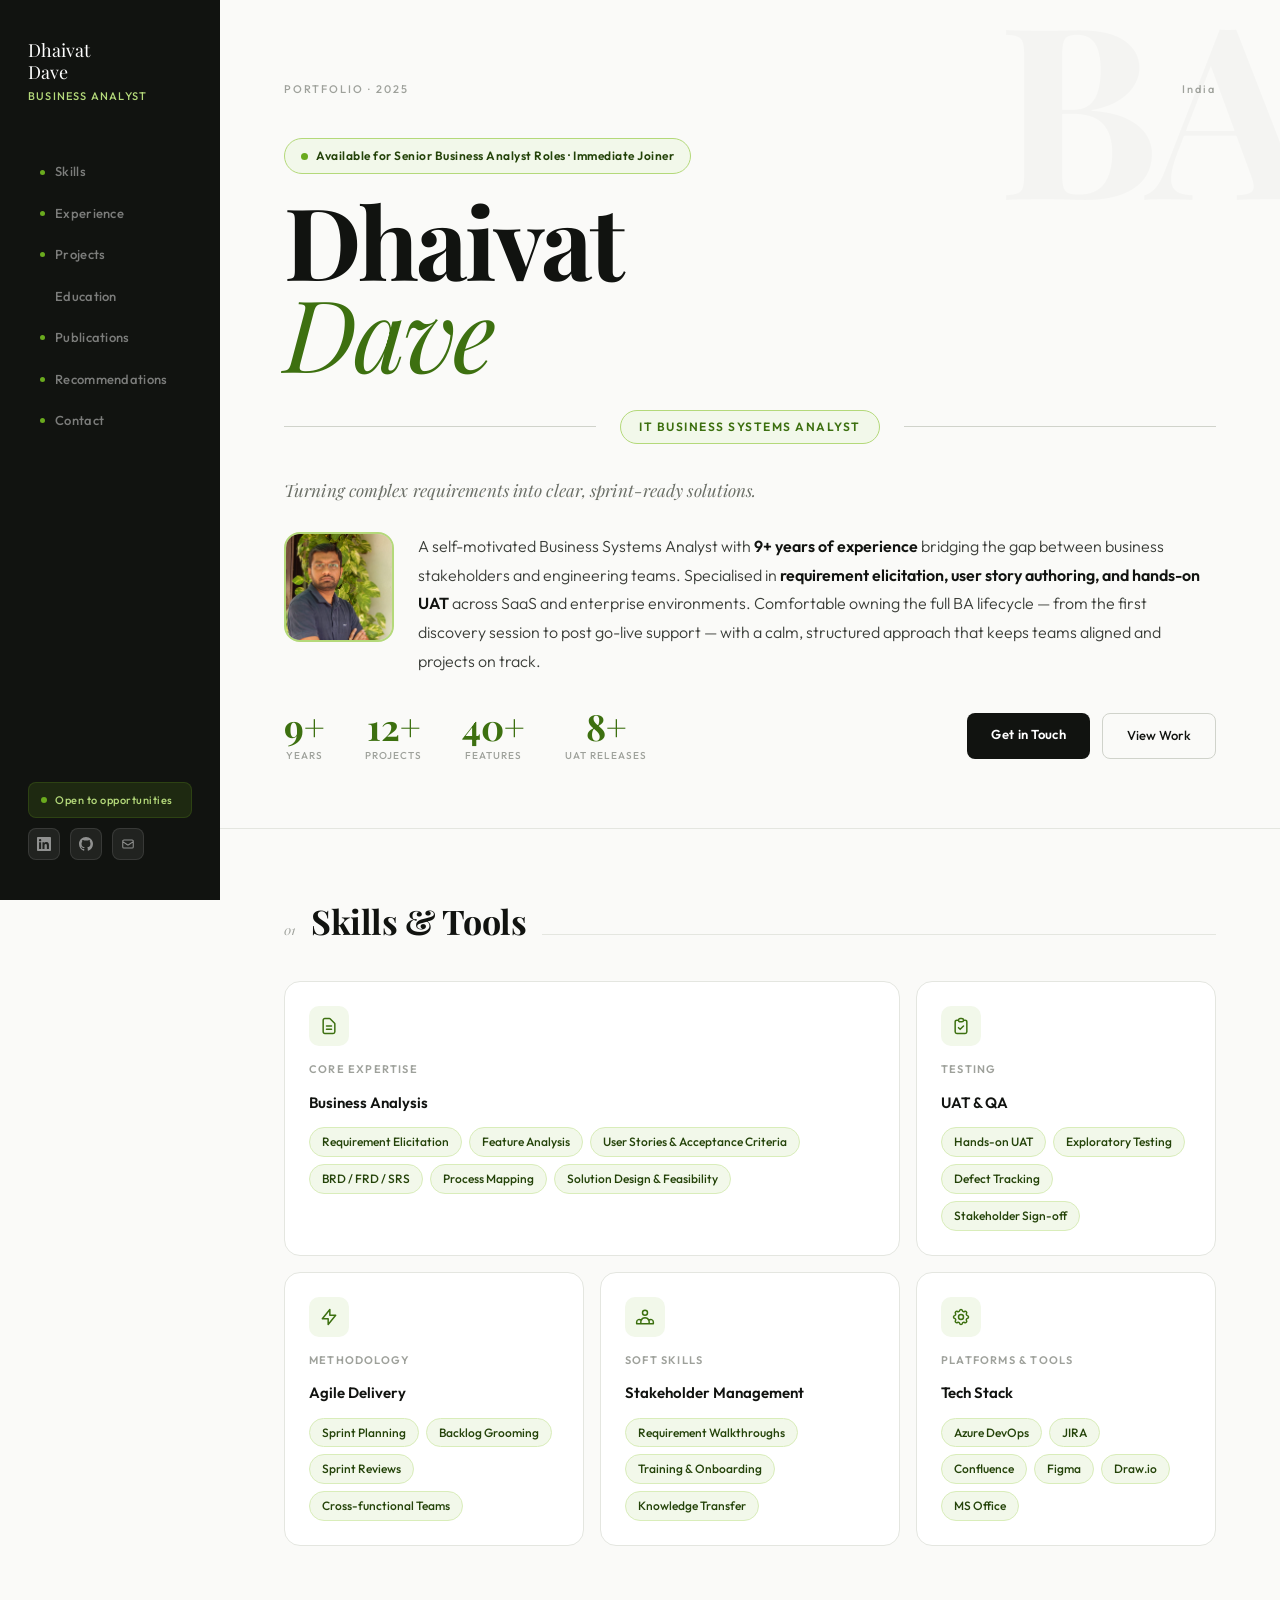
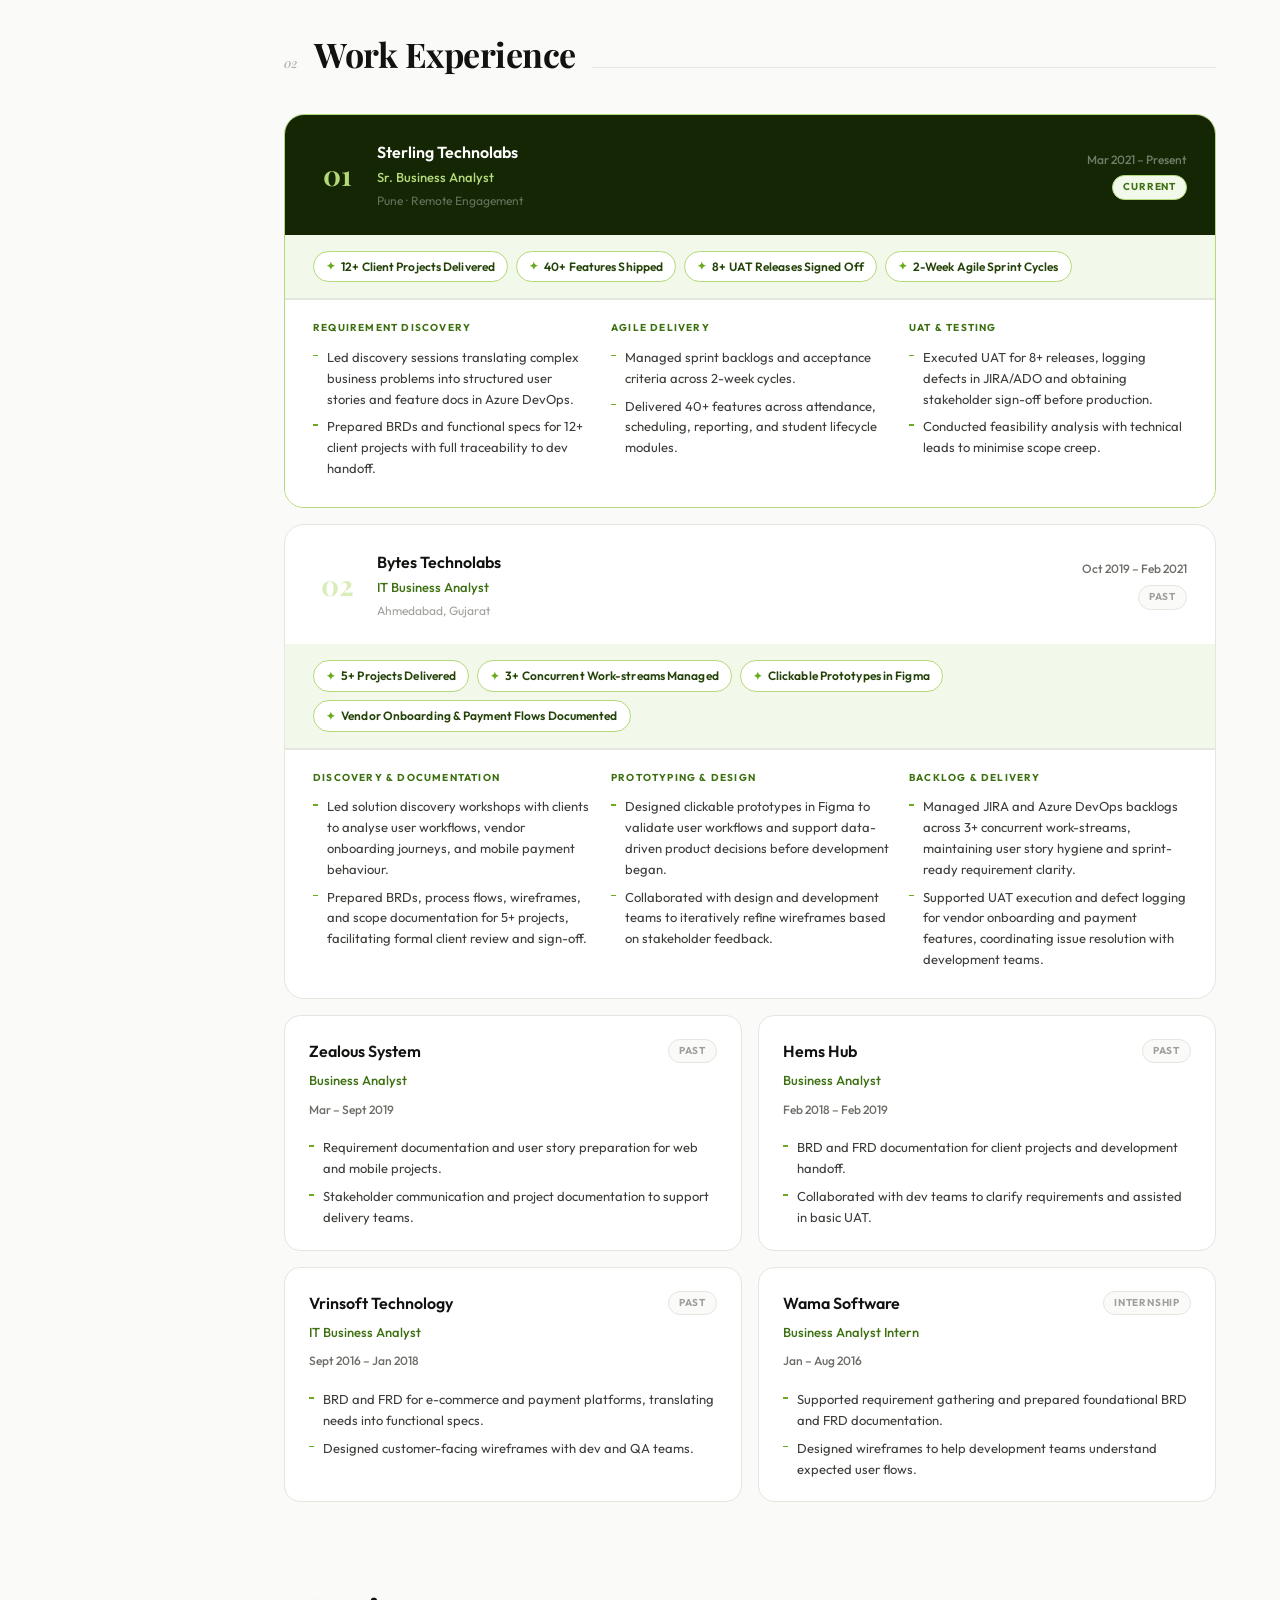
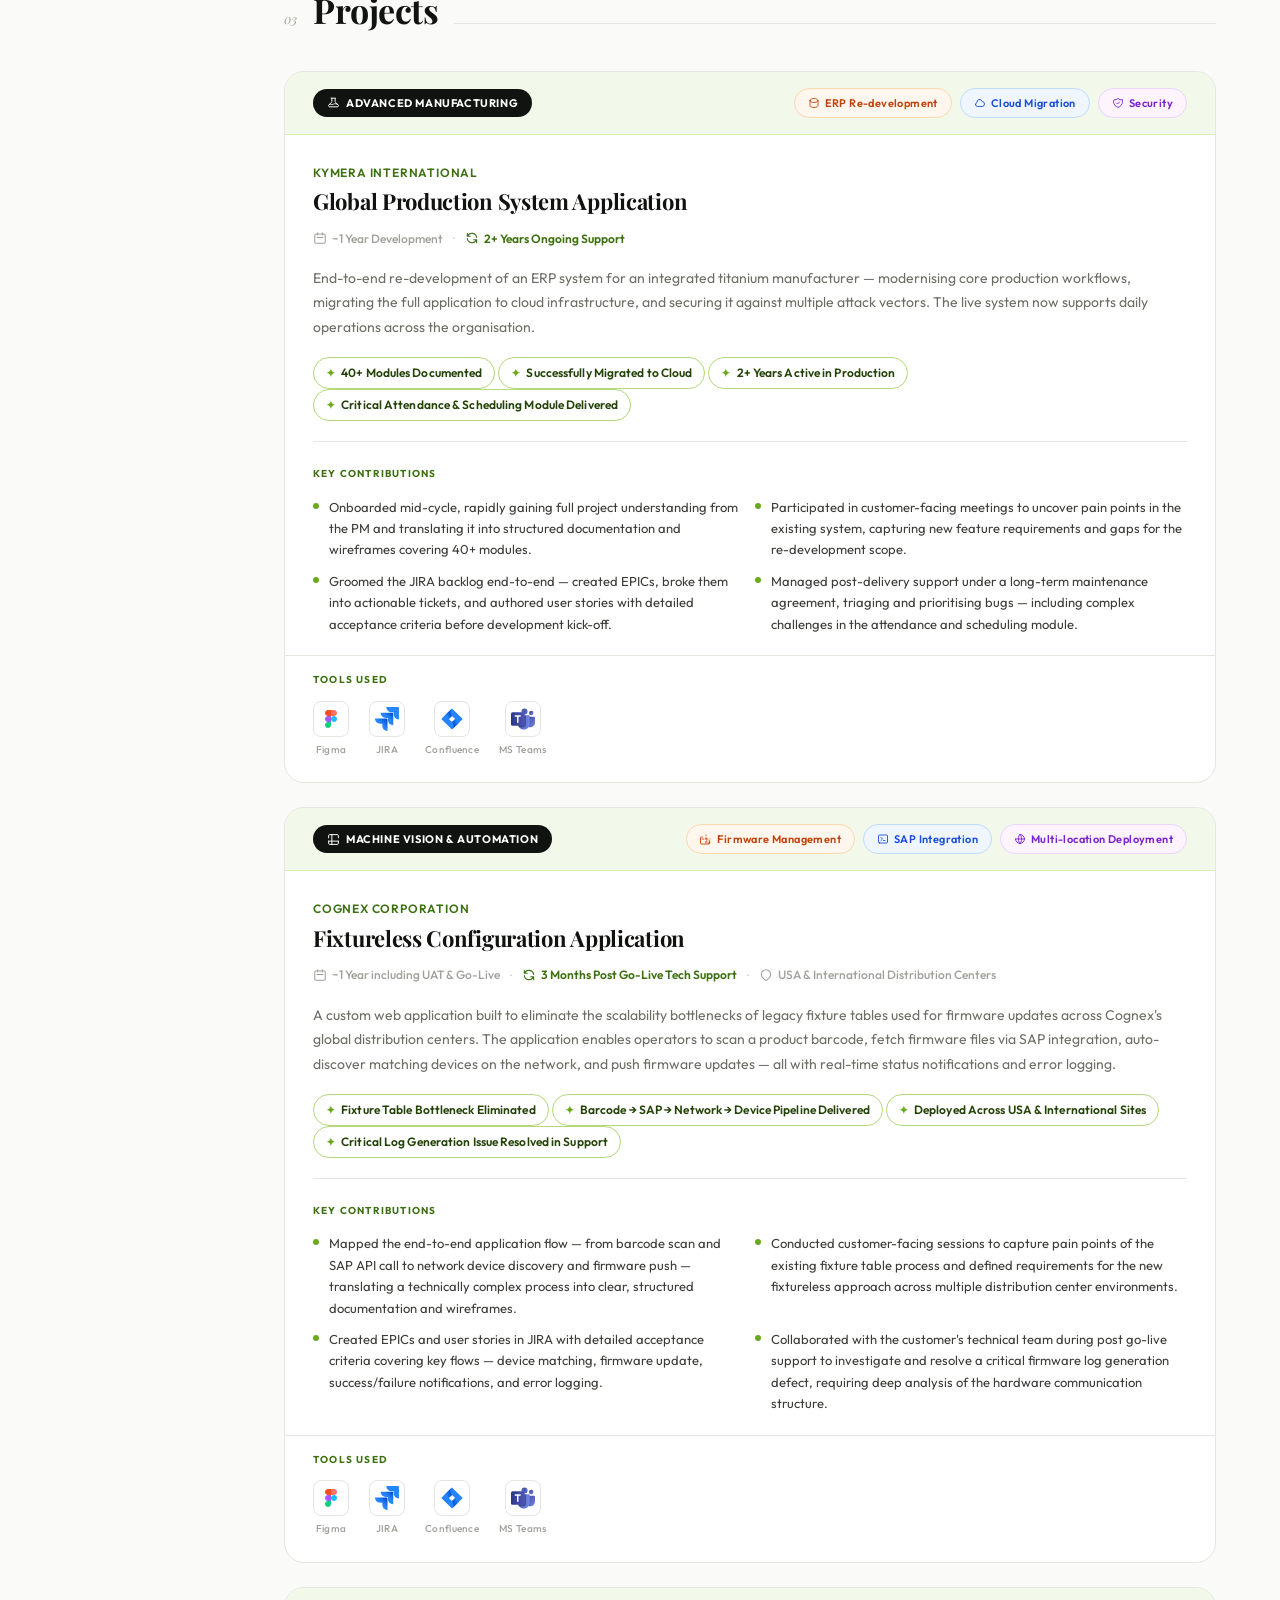
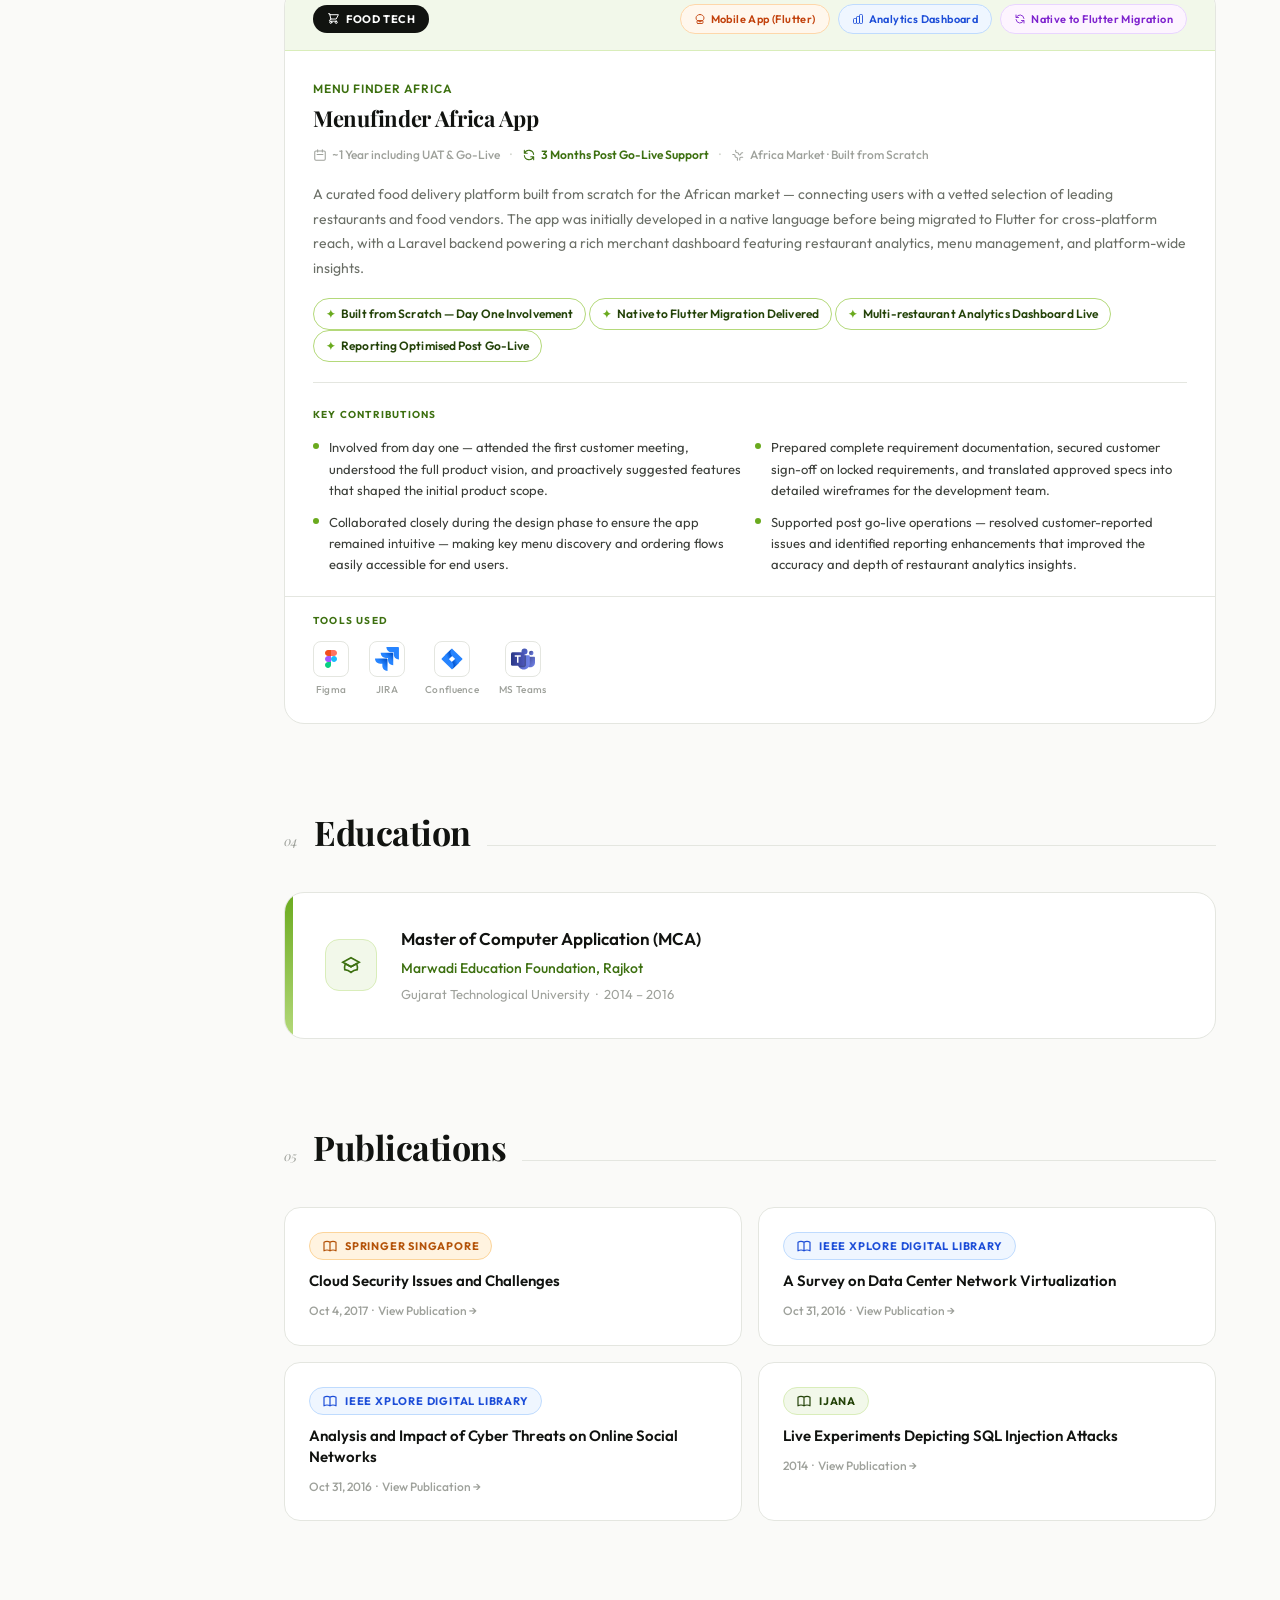
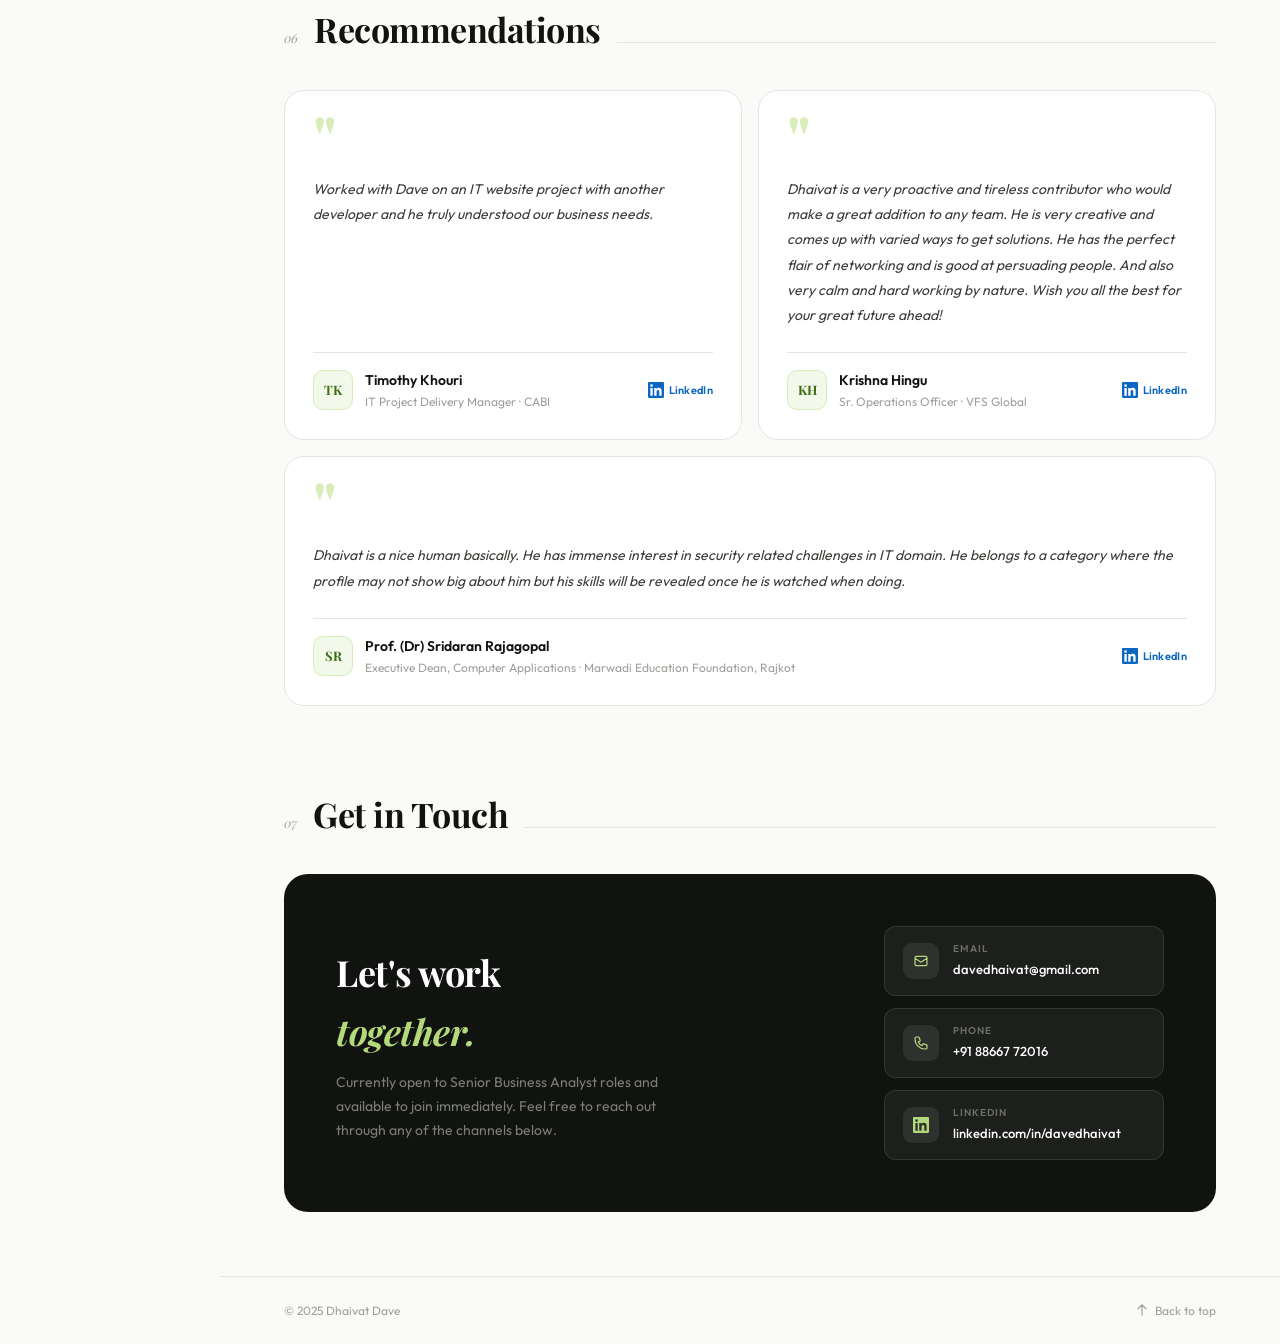
==== commit d18b663d: "Add files via upload resolve "past" issue in experience section" ====
--- a/index.html
+++ b/index.html
@@ -84,15 +84,14 @@
 .sec-line{flex:1;height:1px;background:var(--border);}
 
 /* SKILLS BENTO */
-.skills-bento{display:grid;grid-template-columns:repeat(3,1fr);grid-template-rows:auto auto;gap:16px;}
+.skills-bento{display:grid;grid-template-columns:repeat(3,1fr);gap:16px;}
 .skill-cell{background:var(--card);border:1px solid var(--border);border-radius:16px;padding:24px;transition:border-color 0.2s,transform 0.2s;}
 .skill-cell:hover{border-color:var(--g200);transform:translateY(-2px);}
-.skill-cell.wide{grid-column:span 2;}
-.skill-cell.area-ba{grid-column:1/3;grid-row:1;}
-.skill-cell.area-uat{grid-column:3/4;grid-row:1;}
-.skill-cell.area-agile{grid-column:1/2;grid-row:2;}
-.skill-cell.area-stake{grid-column:2/3;grid-row:2;}
-.skill-cell.area-tools{grid-column:3/4;grid-row:2;}
+.skill-cell.area-ba{grid-column:span 2;}
+.skill-cell.area-uat{grid-column:span 1;}
+.skill-cell.area-agile{grid-column:span 1;}
+.skill-cell.area-stake{grid-column:span 1;}
+.skill-cell.area-tools{grid-column:span 1;}
 .skill-cell-icon{width:40px;height:40px;border-radius:10px;background:var(--g50);display:flex;align-items:center;justify-content:center;margin-bottom:14px;}
 .skill-cell-icon svg{width:20px;height:20px;color:var(--g600);}
 .skill-cell-label{font-size:11px;font-weight:600;letter-spacing:1.2px;text-transform:uppercase;color:var(--ink4);margin-bottom:12px;}
@@ -138,8 +137,9 @@
 .exp-older-grid{display:grid;grid-template-columns:1fr 1fr;gap:16px;}
 .exp-card-compact{background:var(--card);border:1px solid var(--border);border-radius:16px;padding:22px 24px;transition:border-color 0.2s;}
 .exp-card-compact:hover{border-color:var(--border2);}
-.exp-compact-top{display:flex;justify-content:space-between;align-items:flex-start;gap:12px;margin-bottom:14px;}
-.exp-compact-top .exp-right{flex-shrink:0;}
+.exp-compact-top{display:flex;flex-direction:column;gap:6px;margin-bottom:14px;}
+.exp-compact-header{display:flex;align-items:center;justify-content:space-between;gap:8px;flex-wrap:nowrap;}
+.exp-compact-header .exp-company{margin-bottom:0;}
 @media(max-width:700px){.exp-older-grid{grid-template-columns:1fr;}}
 
 /* ACHIEVEMENT BADGES */
@@ -264,11 +264,8 @@
   .hero{padding:48px 32px;}
   .content{padding:48px 32px;}
   .skills-bento{grid-template-columns:1fr 1fr;}
-  .skill-cell.area-ba{grid-column:1/3;}
-  .skill-cell.area-uat{grid-column:1/2;}
-  .skill-cell.area-agile{grid-column:2/3;}
-  .skill-cell.area-stake{grid-column:1/2;}
-  .skill-cell.area-tools{grid-column:2/3;}
+  .skill-cell.area-ba{grid-column:span 2;}
+  .skill-cell.area-uat,.skill-cell.area-agile,.skill-cell.area-stake,.skill-cell.area-tools{grid-column:span 1;}
   .hero-bottom{grid-template-columns:1fr;}
   .hero-meta{align-items:flex-start;}
   .contact-strip{grid-template-columns:1fr;}
@@ -312,7 +309,7 @@
   /* SKILLS */
   .skills-bento{grid-template-columns:1fr;gap:12px;}
   .skill-cell.area-ba,.skill-cell.area-uat,.skill-cell.area-agile,
-  .skill-cell.area-stake,.skill-cell.area-tools{grid-column:1;}
+  .skill-cell.area-stake,.skill-cell.area-tools{grid-column:span 1;}
   .skill-cell{padding:18px;}
   .skill-cell-title{font-size:14px;}
 
@@ -504,7 +501,7 @@
         <div class="sec-line"></div>
       </div>
       <div class="skills-bento">
-        <div class="skill-cell area-ba reveal">
+        <div class="skill-cell area-ba">
           <div class="skill-cell-icon"><svg fill="none" viewBox="0 0 24 24" stroke="currentColor" stroke-width="1.8"><path stroke-linecap="round" stroke-linejoin="round" d="M9 12h6m-6 4h6m2 5H7a2 2 0 01-2-2V5a2 2 0 012-2h5.586a1 1 0 01.707.293l5.414 5.414a1 1 0 01.293.707V19a2 2 0 01-2 2z"/></svg></div>
           <div class="skill-cell-label">Core Expertise</div>
           <div class="skill-cell-title">Business Analysis</div>
@@ -517,7 +514,7 @@
             <span class="chip green">Solution Design &amp; Feasibility</span>
           </div>
         </div>
-        <div class="skill-cell area-uat reveal">
+        <div class="skill-cell area-uat">
           <div class="skill-cell-icon"><svg fill="none" viewBox="0 0 24 24" stroke="currentColor" stroke-width="1.8"><path stroke-linecap="round" stroke-linejoin="round" d="M9 5H7a2 2 0 00-2 2v12a2 2 0 002 2h10a2 2 0 002-2V7a2 2 0 00-2-2h-2M9 5a2 2 0 002 2h2a2 2 0 002-2M9 5a2 2 0 012-2h2a2 2 0 012 2m-6 9l2 2 4-4"/></svg></div>
           <div class="skill-cell-label">Testing</div>
           <div class="skill-cell-title">UAT &amp; QA</div>
@@ -528,7 +525,7 @@
             <span class="chip">Stakeholder Sign-off</span>
           </div>
         </div>
-        <div class="skill-cell area-agile reveal">
+        <div class="skill-cell area-agile">
           <div class="skill-cell-icon"><svg fill="none" viewBox="0 0 24 24" stroke="currentColor" stroke-width="1.8"><path stroke-linecap="round" stroke-linejoin="round" d="M13 10V3L4 14h7v7l9-11h-7z"/></svg></div>
           <div class="skill-cell-label">Methodology</div>
           <div class="skill-cell-title">Agile Delivery</div>
@@ -539,7 +536,7 @@
             <span class="chip">Cross-functional Teams</span>
           </div>
         </div>
-        <div class="skill-cell area-stake reveal">
+        <div class="skill-cell area-stake">
           <div class="skill-cell-icon"><svg fill="none" viewBox="0 0 24 24" stroke="currentColor" stroke-width="1.8"><path stroke-linecap="round" stroke-linejoin="round" d="M17 20h5v-2a3 3 0 00-5.356-1.857M17 20H7m10 0v-2c0-.656-.126-1.283-.356-1.857M7 20H2v-2a3 3 0 015.356-1.857M7 20v-2c0-.656.126-1.283.356-1.857m0 0a5.002 5.002 0 019.288 0M15 7a3 3 0 11-6 0 3 3 0 016 0z"/></svg></div>
           <div class="skill-cell-label">Soft Skills</div>
           <div class="skill-cell-title">Stakeholder Management</div>
@@ -549,7 +546,7 @@
             <span class="chip">Knowledge Transfer</span>
           </div>
         </div>
-        <div class="skill-cell area-tools reveal">
+        <div class="skill-cell area-tools">
           <div class="skill-cell-icon"><svg fill="none" viewBox="0 0 24 24" stroke="currentColor" stroke-width="1.8"><path stroke-linecap="round" stroke-linejoin="round" d="M10.325 4.317c.426-1.756 2.924-1.756 3.35 0a1.724 1.724 0 002.573 1.066c1.543-.94 3.31.826 2.37 2.37a1.724 1.724 0 001.065 2.572c1.756.426 1.756 2.924 0 3.35a1.724 1.724 0 00-1.066 2.573c.94 1.543-.826 3.31-2.37 2.37a1.724 1.724 0 00-2.572 1.065c-.426 1.756-2.924 1.756-3.35 0a1.724 1.724 0 00-2.573-1.066c-1.543.94-3.31-.826-2.37-2.37a1.724 1.724 0 00-1.065-2.572c-1.756-.426-1.756-2.924 0-3.35a1.724 1.724 0 001.066-2.573c-.94-1.543.826-3.31 2.37-2.37.996.608 2.296.07 2.572-1.065z"/><path stroke-linecap="round" stroke-linejoin="round" d="M15 12a3 3 0 11-6 0 3 3 0 016 0z"/></svg></div>
           <div class="skill-cell-label">Platforms &amp; Tools</div>
           <div class="skill-cell-title">Tech Stack</div>
@@ -672,14 +669,12 @@
 
           <div class="exp-card-compact">
             <div class="exp-compact-top">
-              <div>
+              <div class="exp-compact-header">
                 <div class="exp-company">Zealous System</div>
-                <div class="exp-role">Business Analyst</div>
-              </div>
-              <div class="exp-right">
-                <div class="exp-period">Mar – Sept 2019</div>
                 <span class="exp-badge badge-past">Past</span>
               </div>
+              <div class="exp-role">Business Analyst</div>
+              <div class="exp-period">Mar – Sept 2019</div>
             </div>
             <ul class="exp-bullets">
               <li>Requirement documentation and user story preparation for web and mobile projects.</li>
@@ -689,14 +684,12 @@
 
           <div class="exp-card-compact">
             <div class="exp-compact-top">
-              <div>
+              <div class="exp-compact-header">
                 <div class="exp-company">Hems Hub</div>
-                <div class="exp-role">Business Analyst</div>
-              </div>
-              <div class="exp-right">
-                <div class="exp-period">Feb 2018 – Feb 2019</div>
                 <span class="exp-badge badge-past">Past</span>
               </div>
+              <div class="exp-role">Business Analyst</div>
+              <div class="exp-period">Feb 2018 – Feb 2019</div>
             </div>
             <ul class="exp-bullets">
               <li>BRD and FRD documentation for client projects and development handoff.</li>
@@ -706,14 +699,12 @@
 
           <div class="exp-card-compact">
             <div class="exp-compact-top">
-              <div>
+              <div class="exp-compact-header">
                 <div class="exp-company">Vrinsoft Technology</div>
-                <div class="exp-role">IT Business Analyst</div>
-              </div>
-              <div class="exp-right">
-                <div class="exp-period">Sept 2016 – Jan 2018</div>
                 <span class="exp-badge badge-past">Past</span>
               </div>
+              <div class="exp-role">IT Business Analyst</div>
+              <div class="exp-period">Sept 2016 – Jan 2018</div>
             </div>
             <ul class="exp-bullets">
               <li>BRD and FRD for e-commerce and payment platforms, translating needs into functional specs.</li>
@@ -723,14 +714,12 @@
 
           <div class="exp-card-compact">
             <div class="exp-compact-top">
-              <div>
+              <div class="exp-compact-header">
                 <div class="exp-company">Wama Software</div>
-                <div class="exp-role">Business Analyst Intern</div>
-              </div>
-              <div class="exp-right">
-                <div class="exp-period">Jan – Aug 2016</div>
                 <span class="exp-badge badge-past">Internship</span>
               </div>
+              <div class="exp-role">Business Analyst Intern</div>
+              <div class="exp-period">Jan – Aug 2016</div>
             </div>
             <ul class="exp-bullets">
               <li>Supported requirement gathering and prepared foundational BRD and FRD documentation.</li>
@@ -1292,7 +1281,7 @@
 }
 const obs=new IntersectionObserver(entries=>{
   entries.forEach(e=>{if(e.isIntersecting){e.target.classList.add('on');obs.unobserve(e.target);}});
-},{threshold:0.1});
+},{threshold:0,rootMargin:'0px 0px -30px 0px'});
 document.querySelectorAll('.reveal').forEach(el=>obs.observe(el));
 const sections=document.querySelectorAll('section[id]');
 const navLinks=document.querySelectorAll('.nav-link');
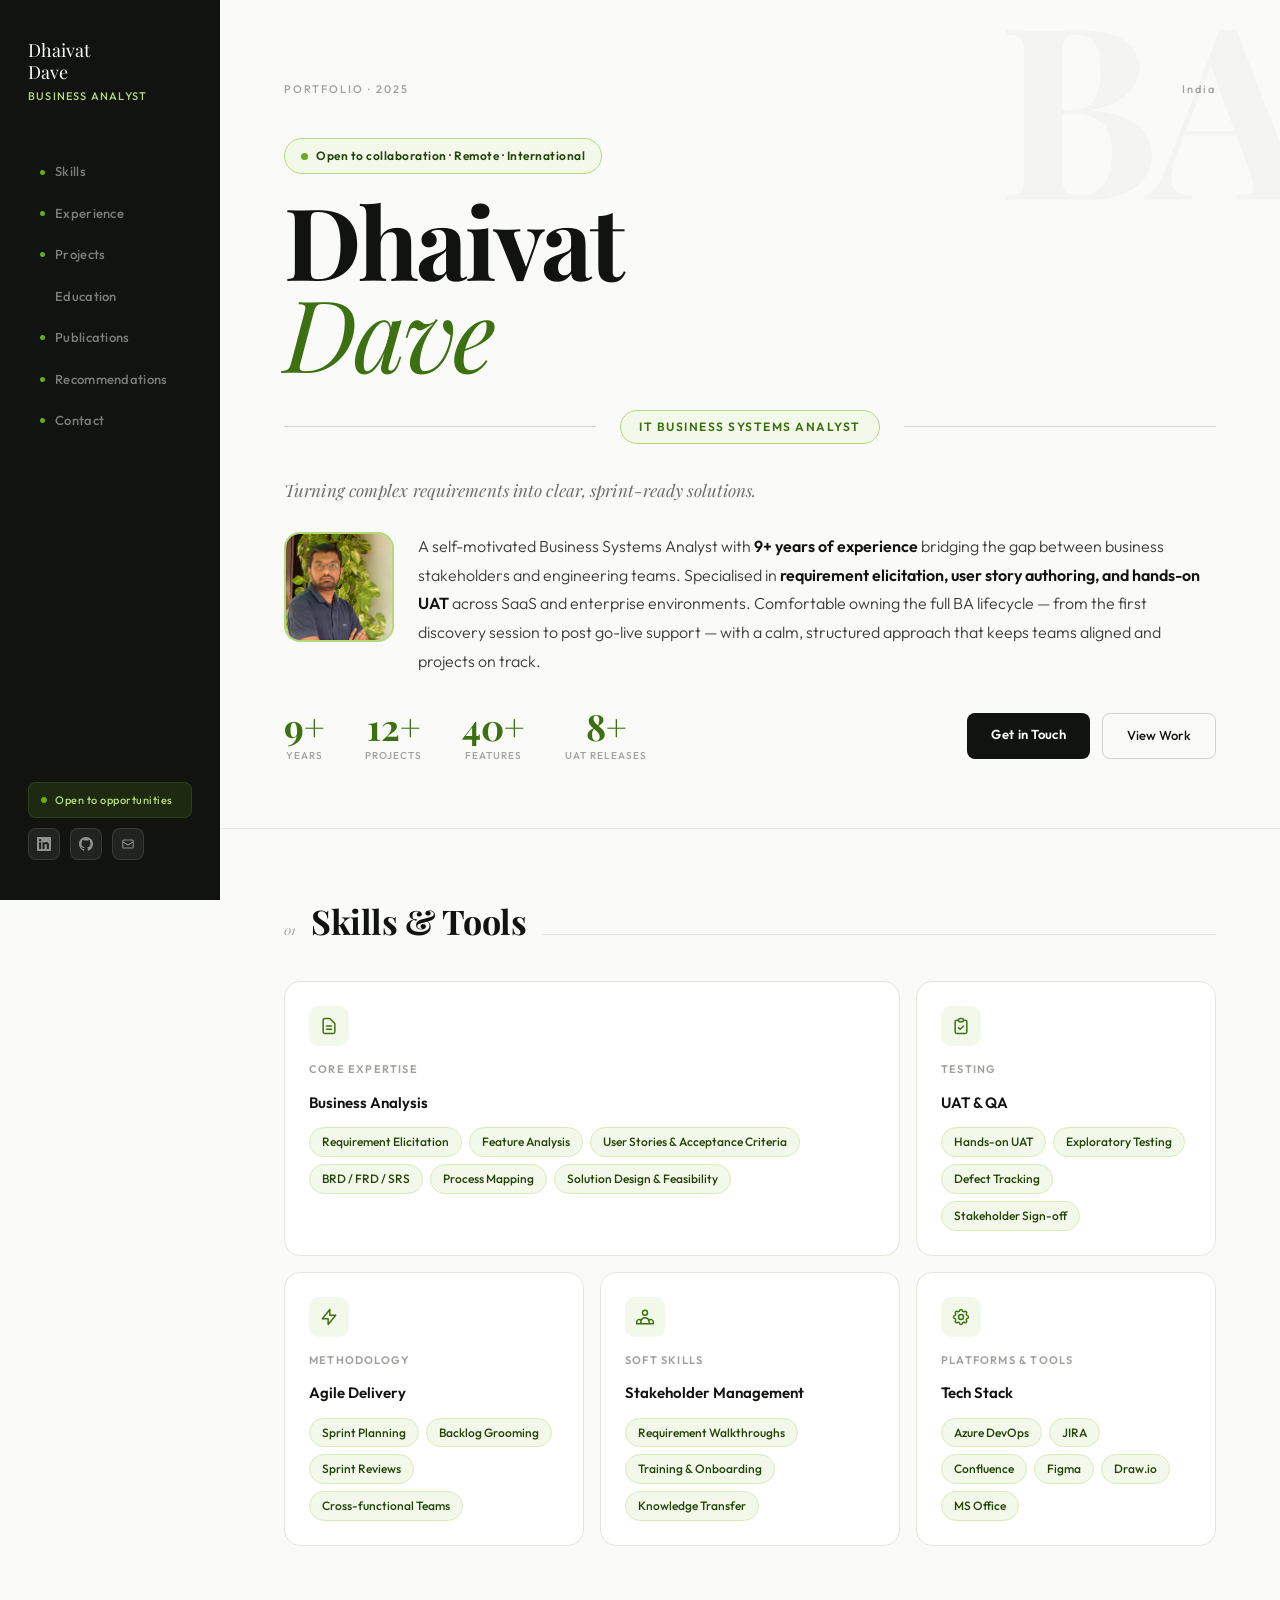
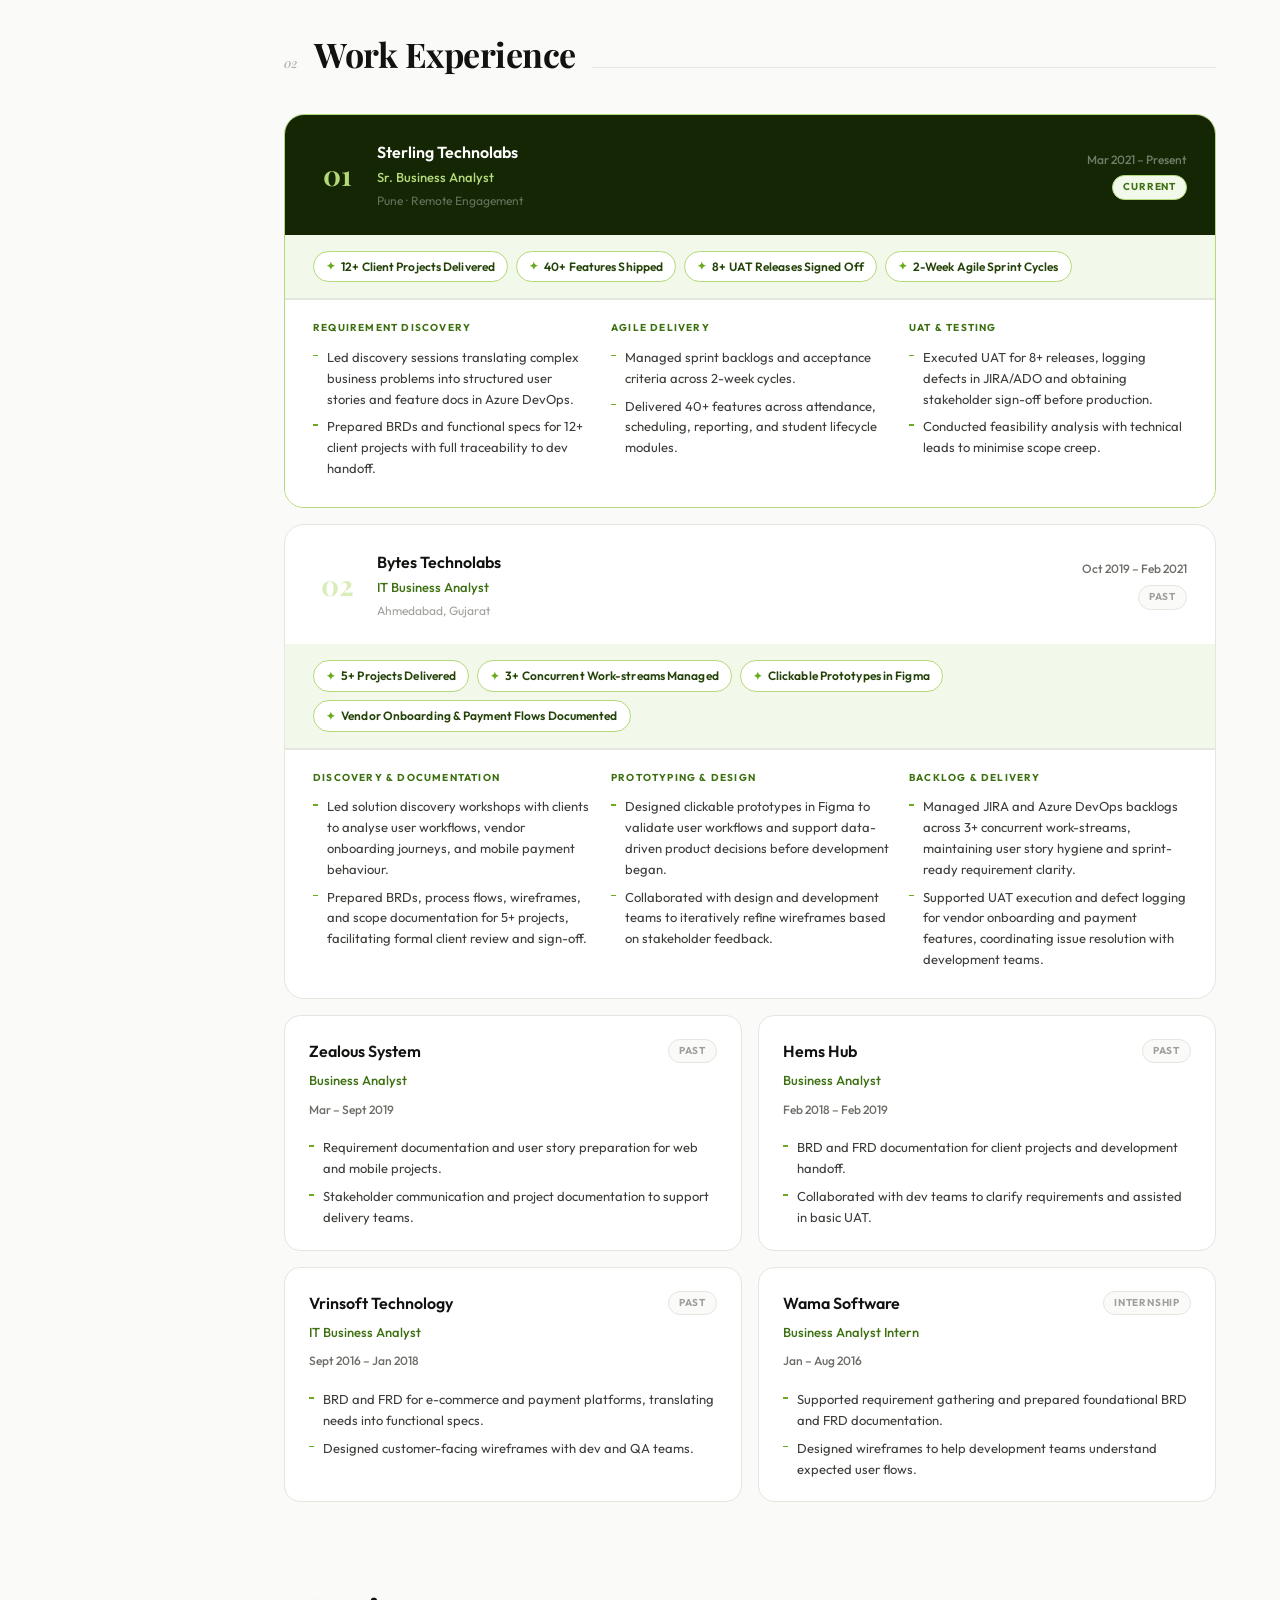
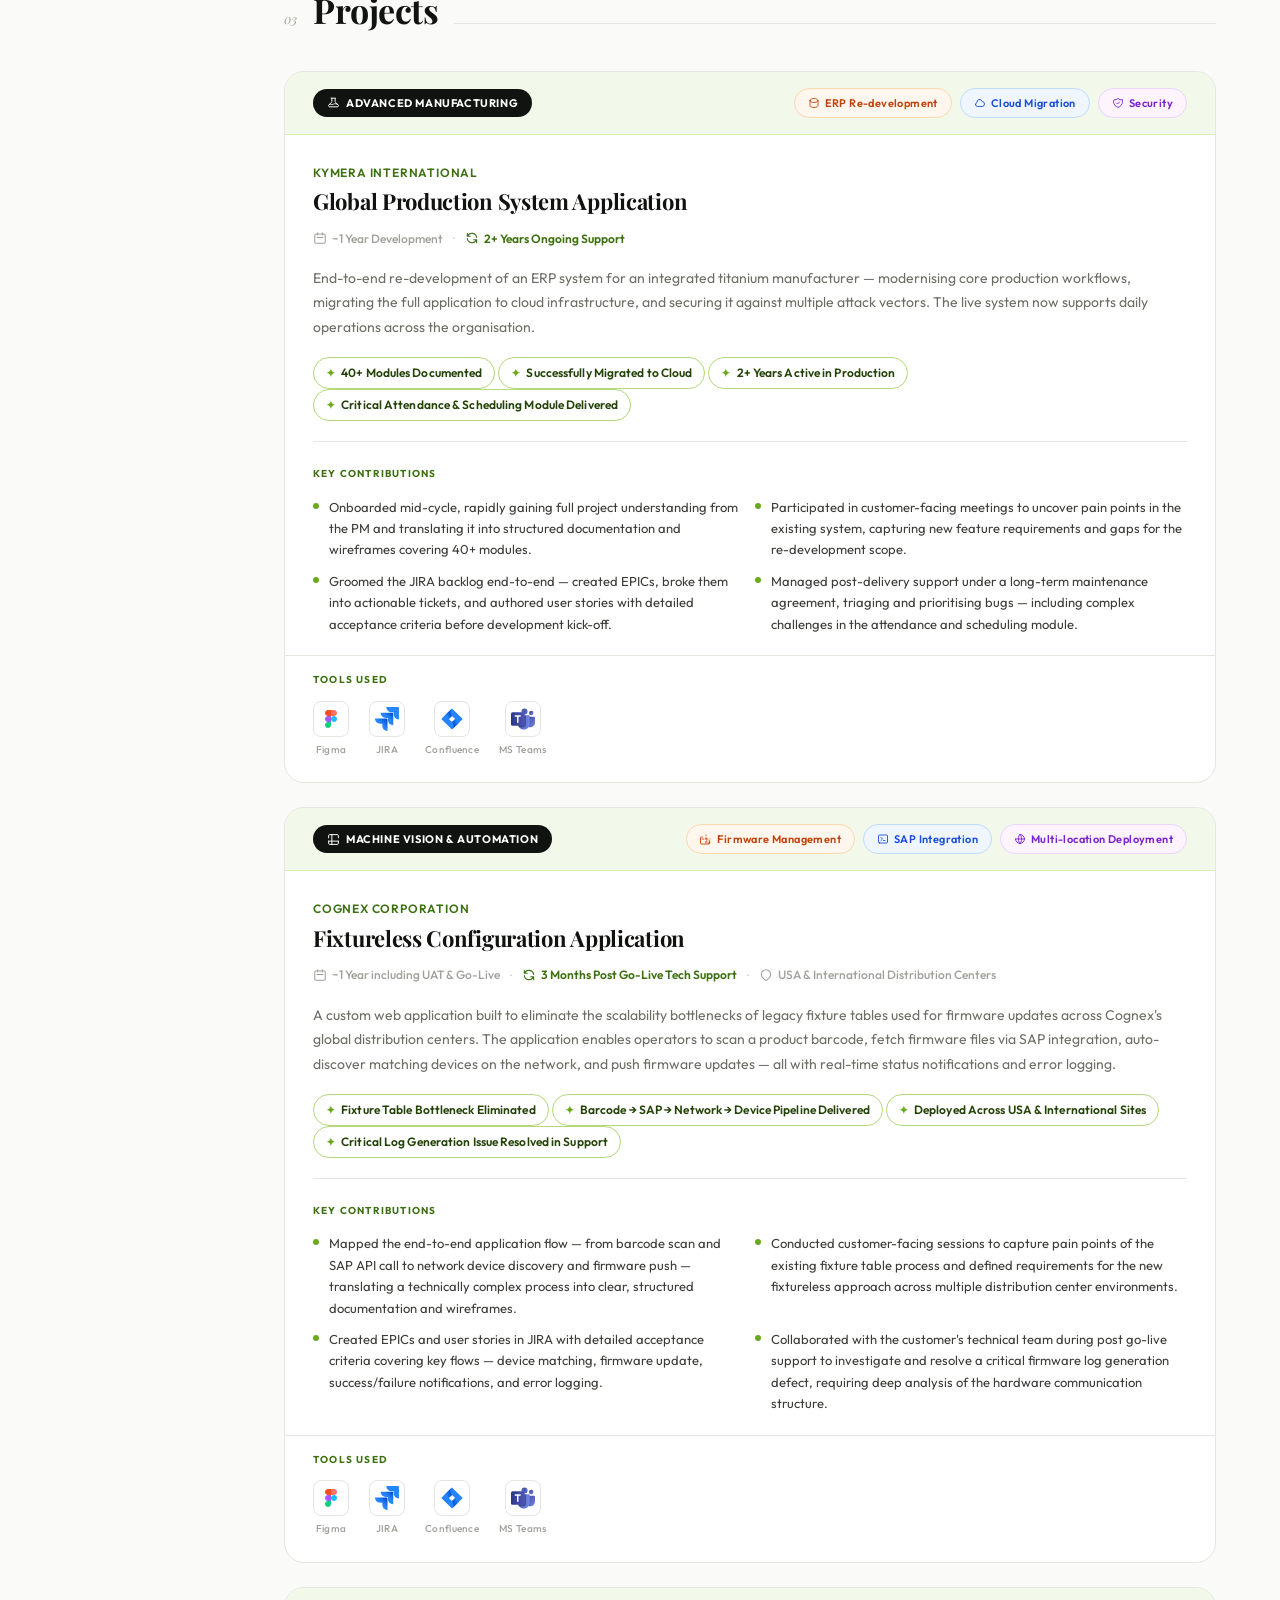
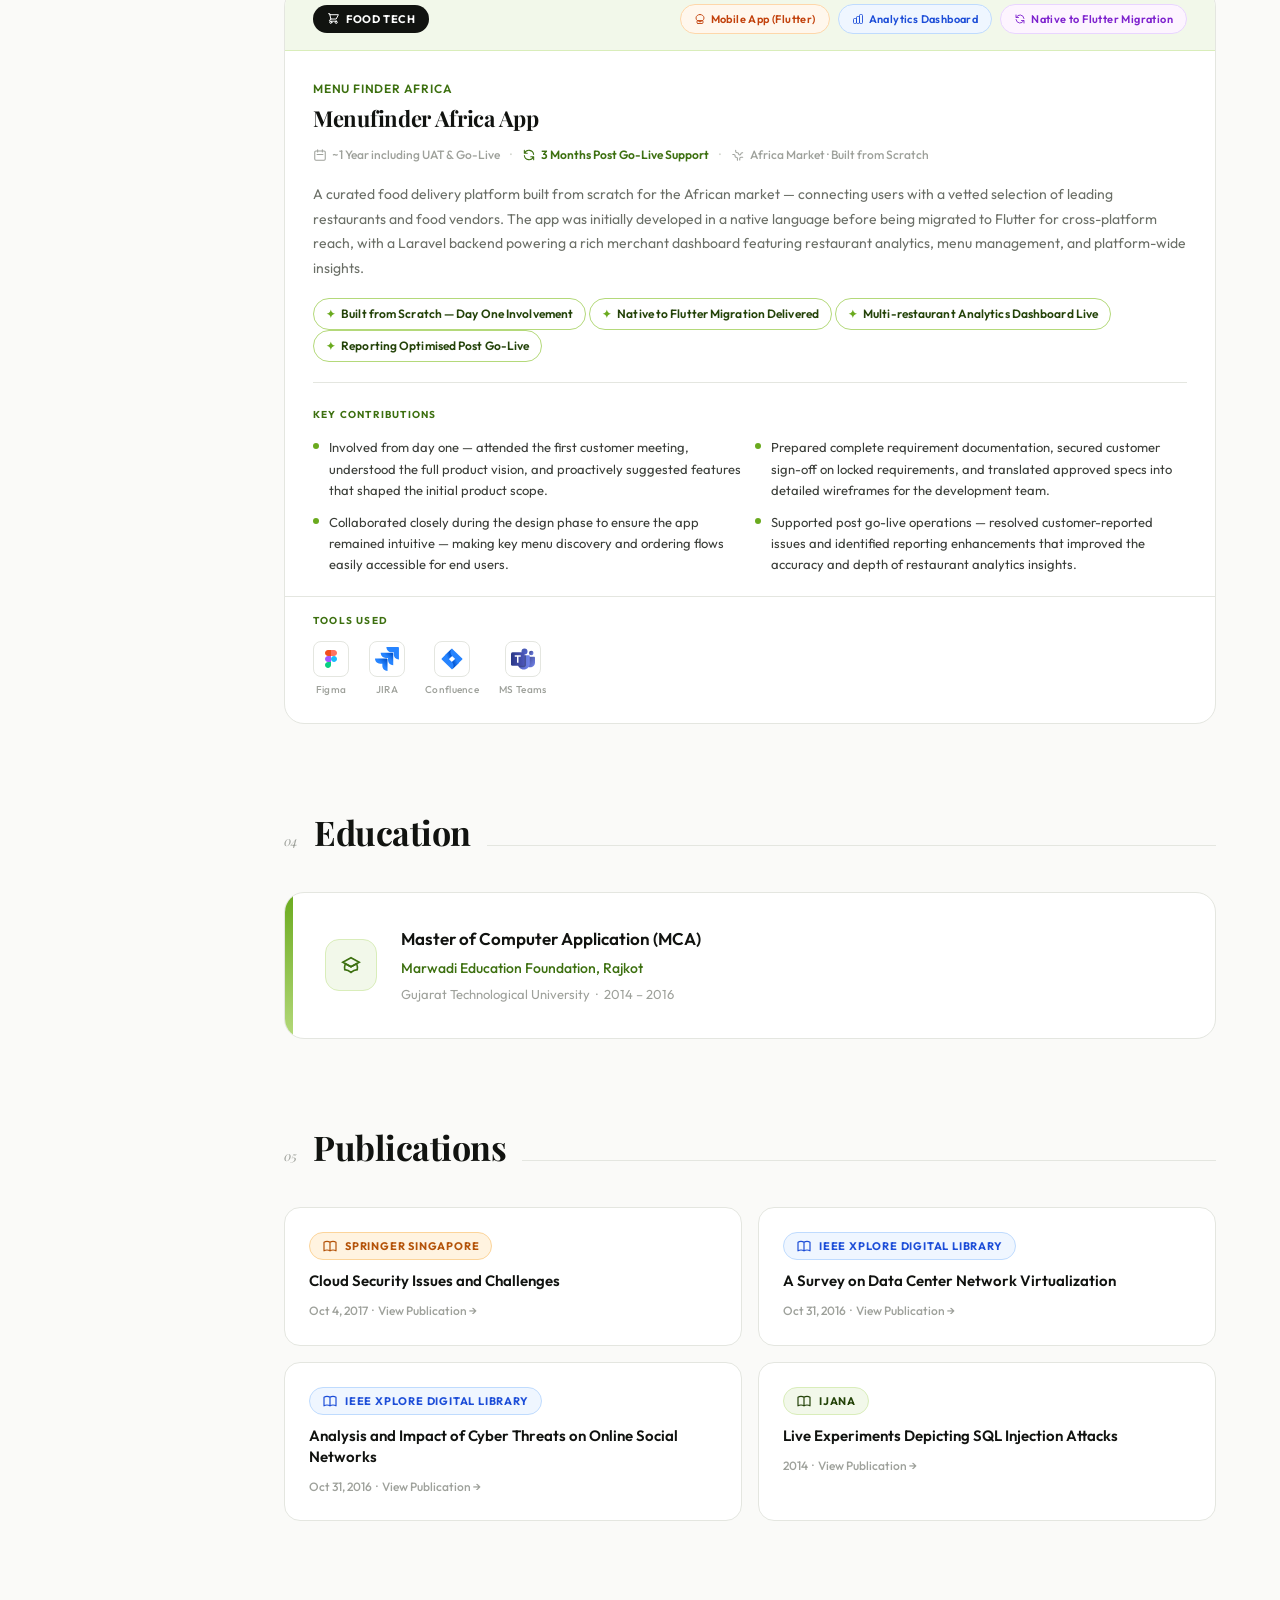
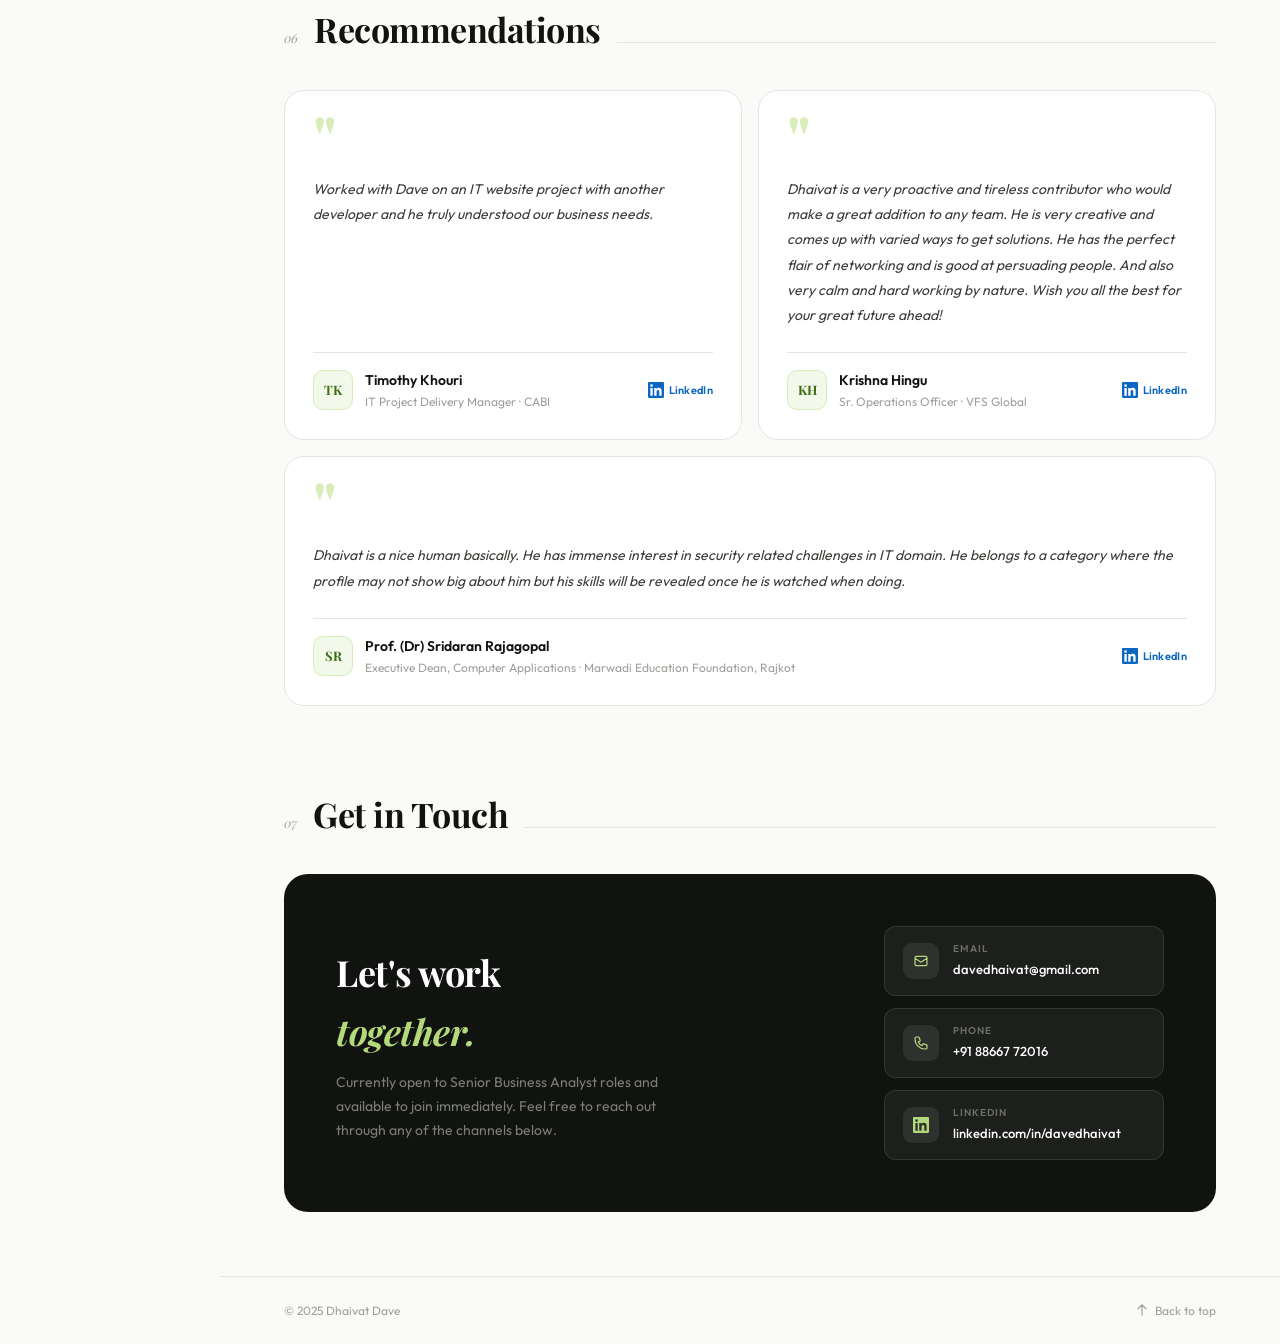
==== commit e3f79374: "index.html update header line with "Open to collaboration · Remote · International"" ====
--- a/index.html
+++ b/index.html
@@ -4,6 +4,14 @@
 <meta charset="UTF-8">
 <meta name="viewport" content="width=device-width, initial-scale=1.0">
 <title>Dhaivat Dave — IT Business Systems Analyst</title>
+<!-- Google tag (gtag.js) -->
+<script async src="https://www.googletagmanager.com/gtag/js?id=G-QF8JS03SJG"></script>
+<script>
+  window.dataLayer = window.dataLayer || [];
+  function gtag(){dataLayer.push(arguments);}
+  gtag('js', new Date());
+  gtag('config', 'G-QF8JS03SJG');
+</script>
 <link rel="preconnect" href="https://fonts.googleapis.com">
 <link href="https://fonts.googleapis.com/css2?family=Playfair+Display:ital,wght@0,400;0,700;1,400&family=Outfit:wght@300;400;500;600&display=swap" rel="stylesheet">
 <style>
@@ -461,7 +469,7 @@
     </div>
     <div class="hero-otw">
       <span class="hero-otw-dot"></span>
-      Available for Senior Business Analyst Roles · Immediate Joiner
+      Open to collaboration · Remote · International
     </div>
     <h1 class="hero-name">Dhaivat<span class="line2">Dave</span></h1>
     <div class="hero-divider">
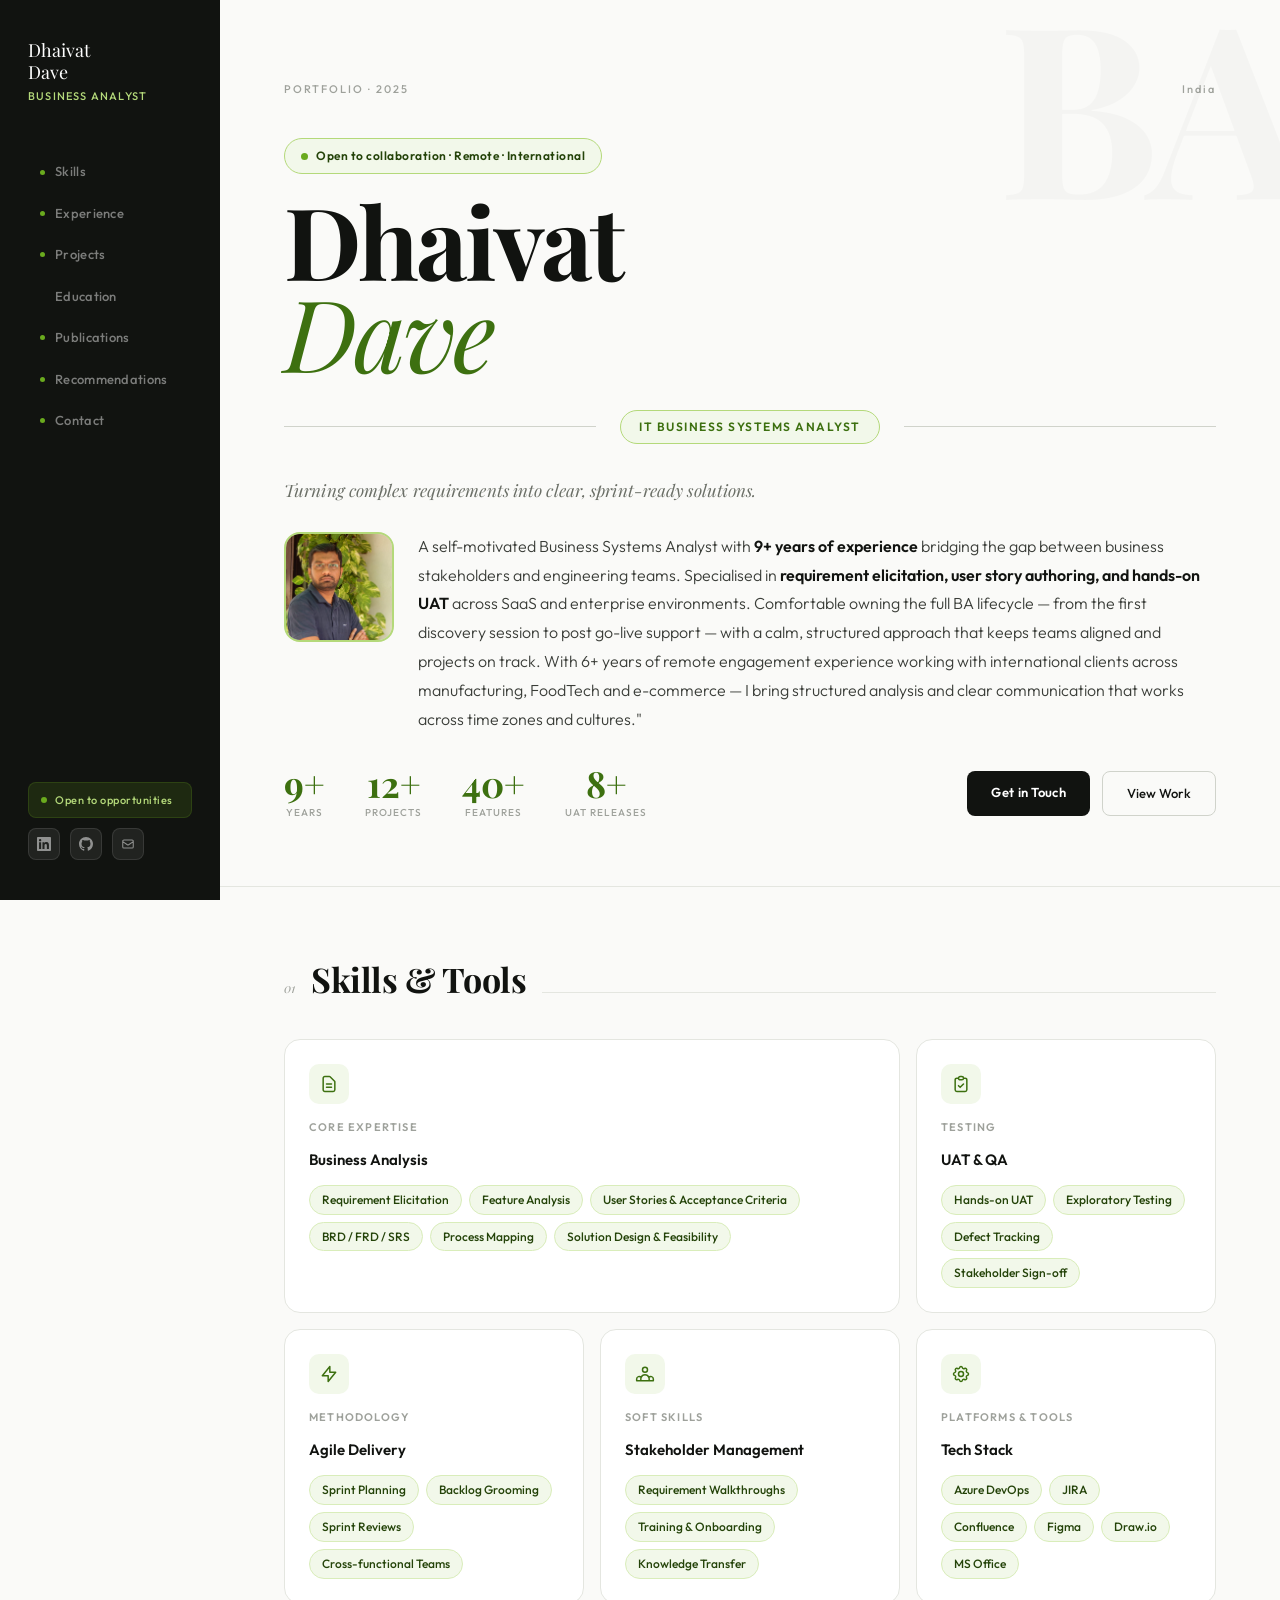
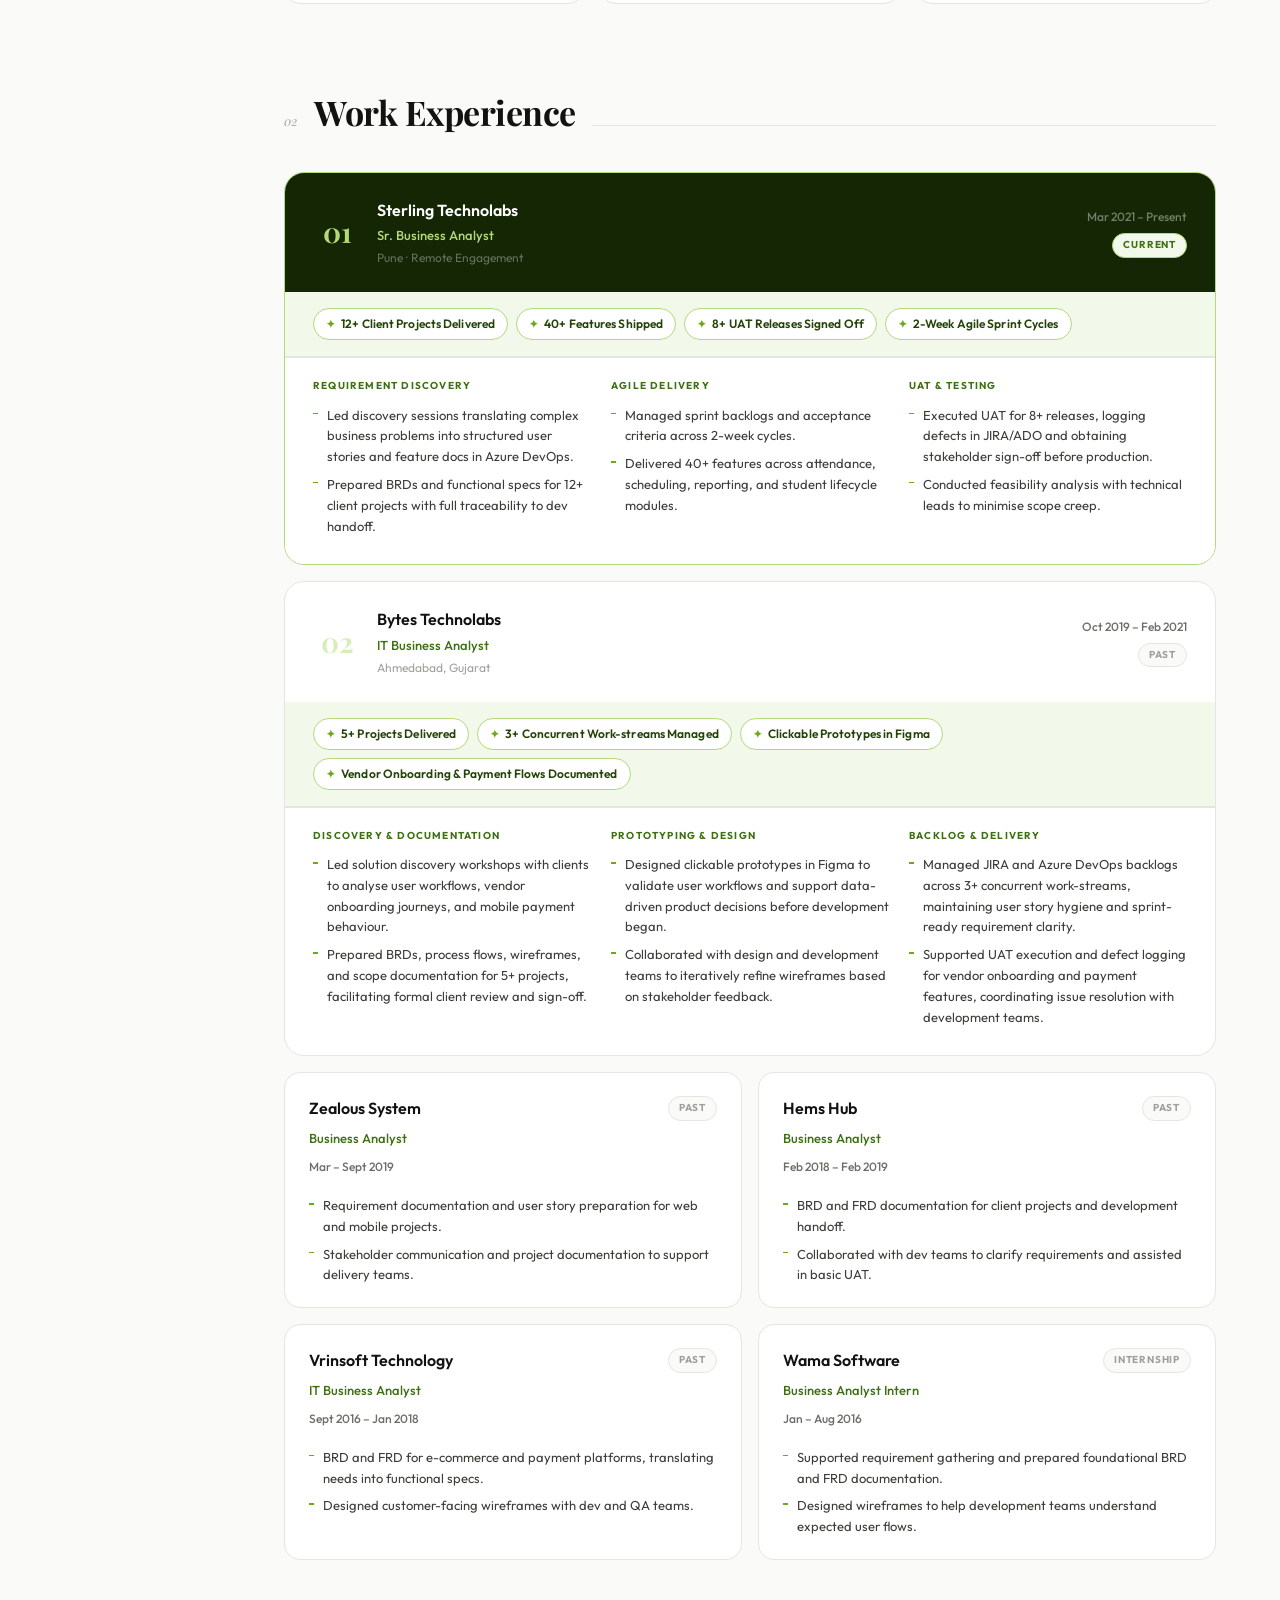
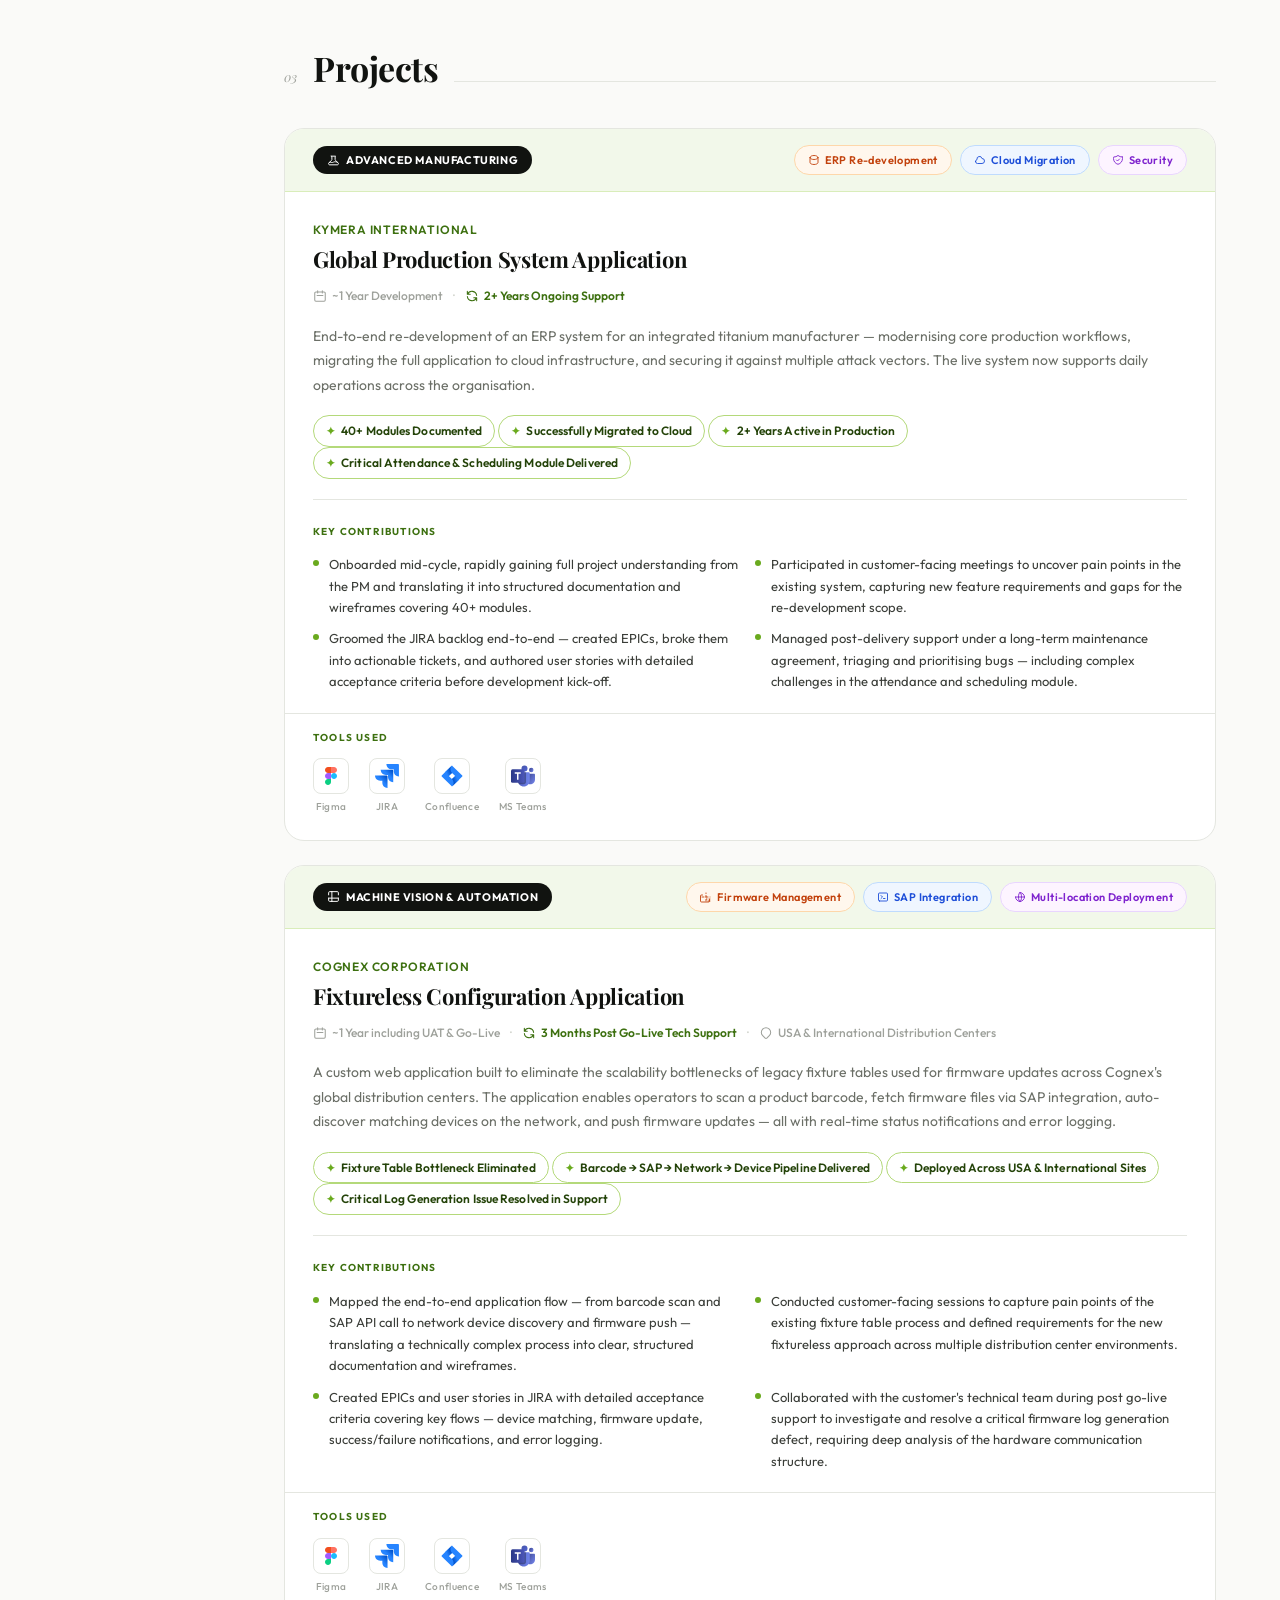
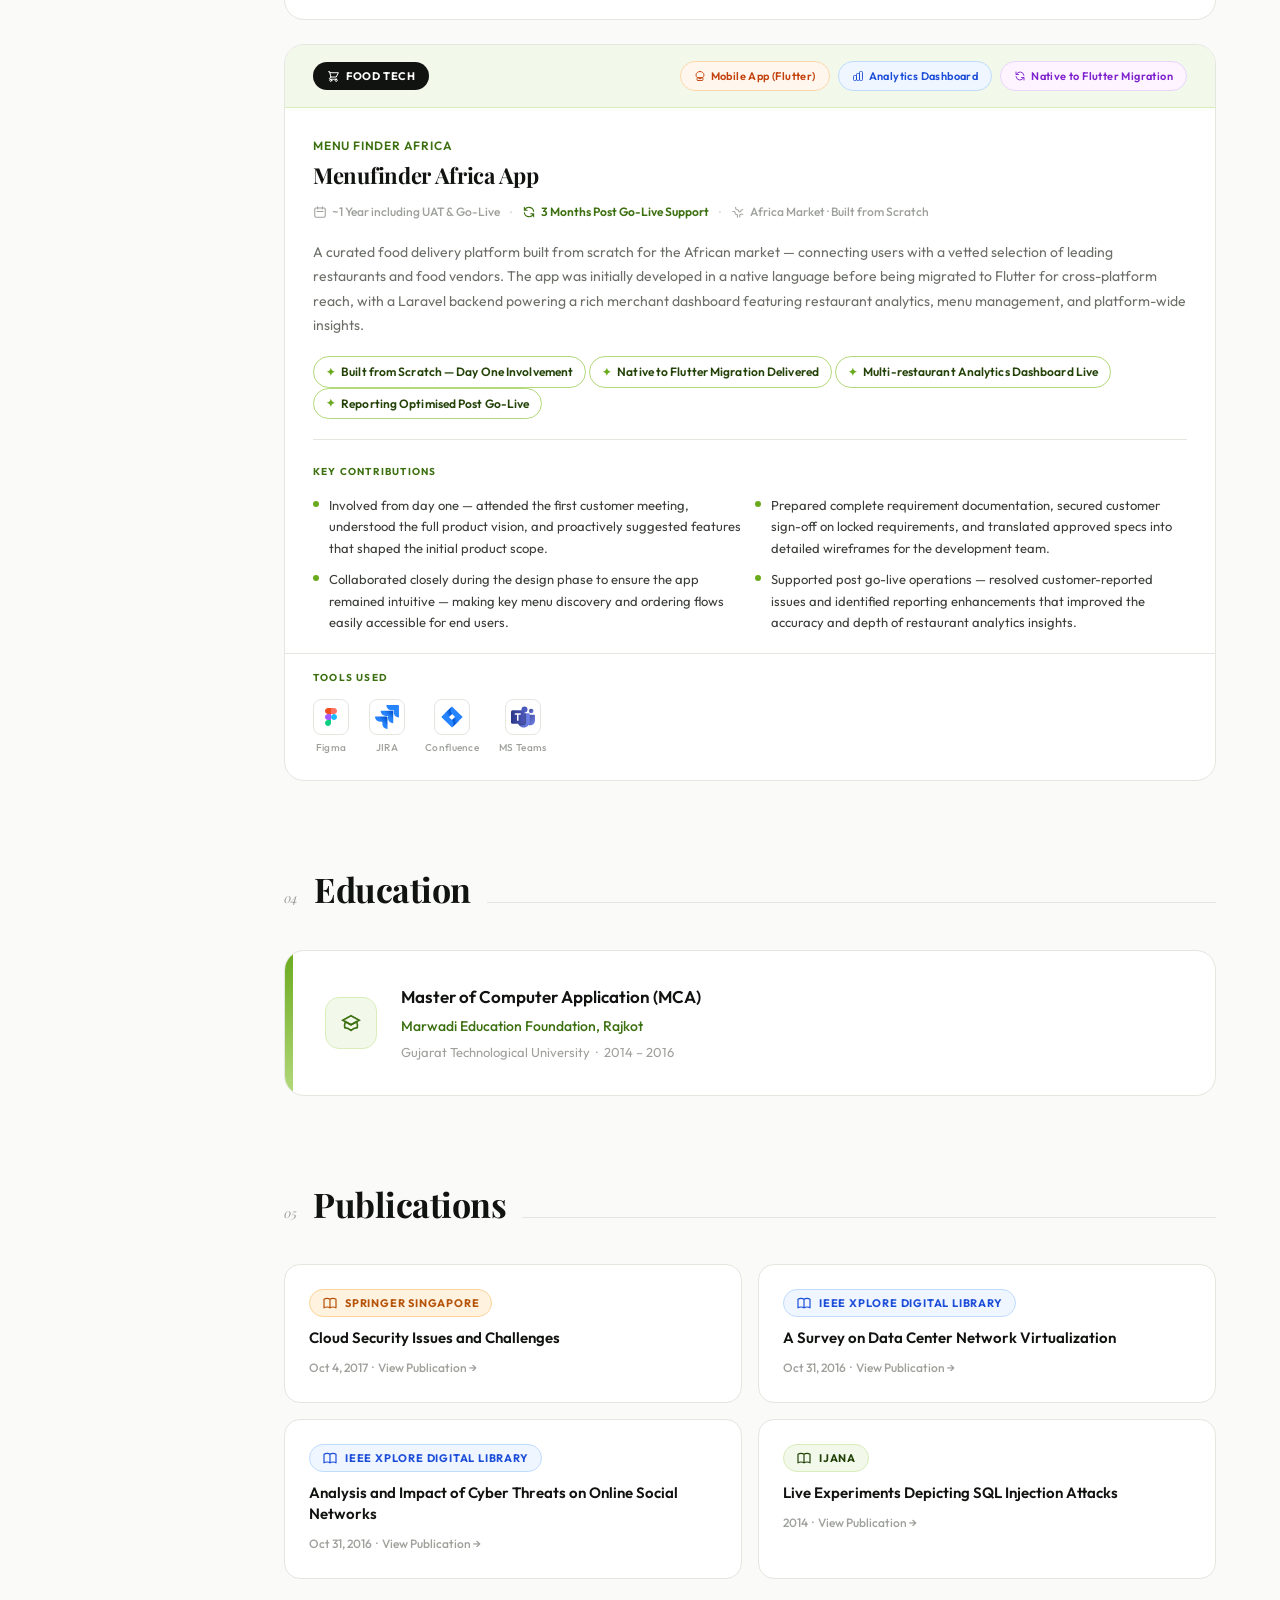
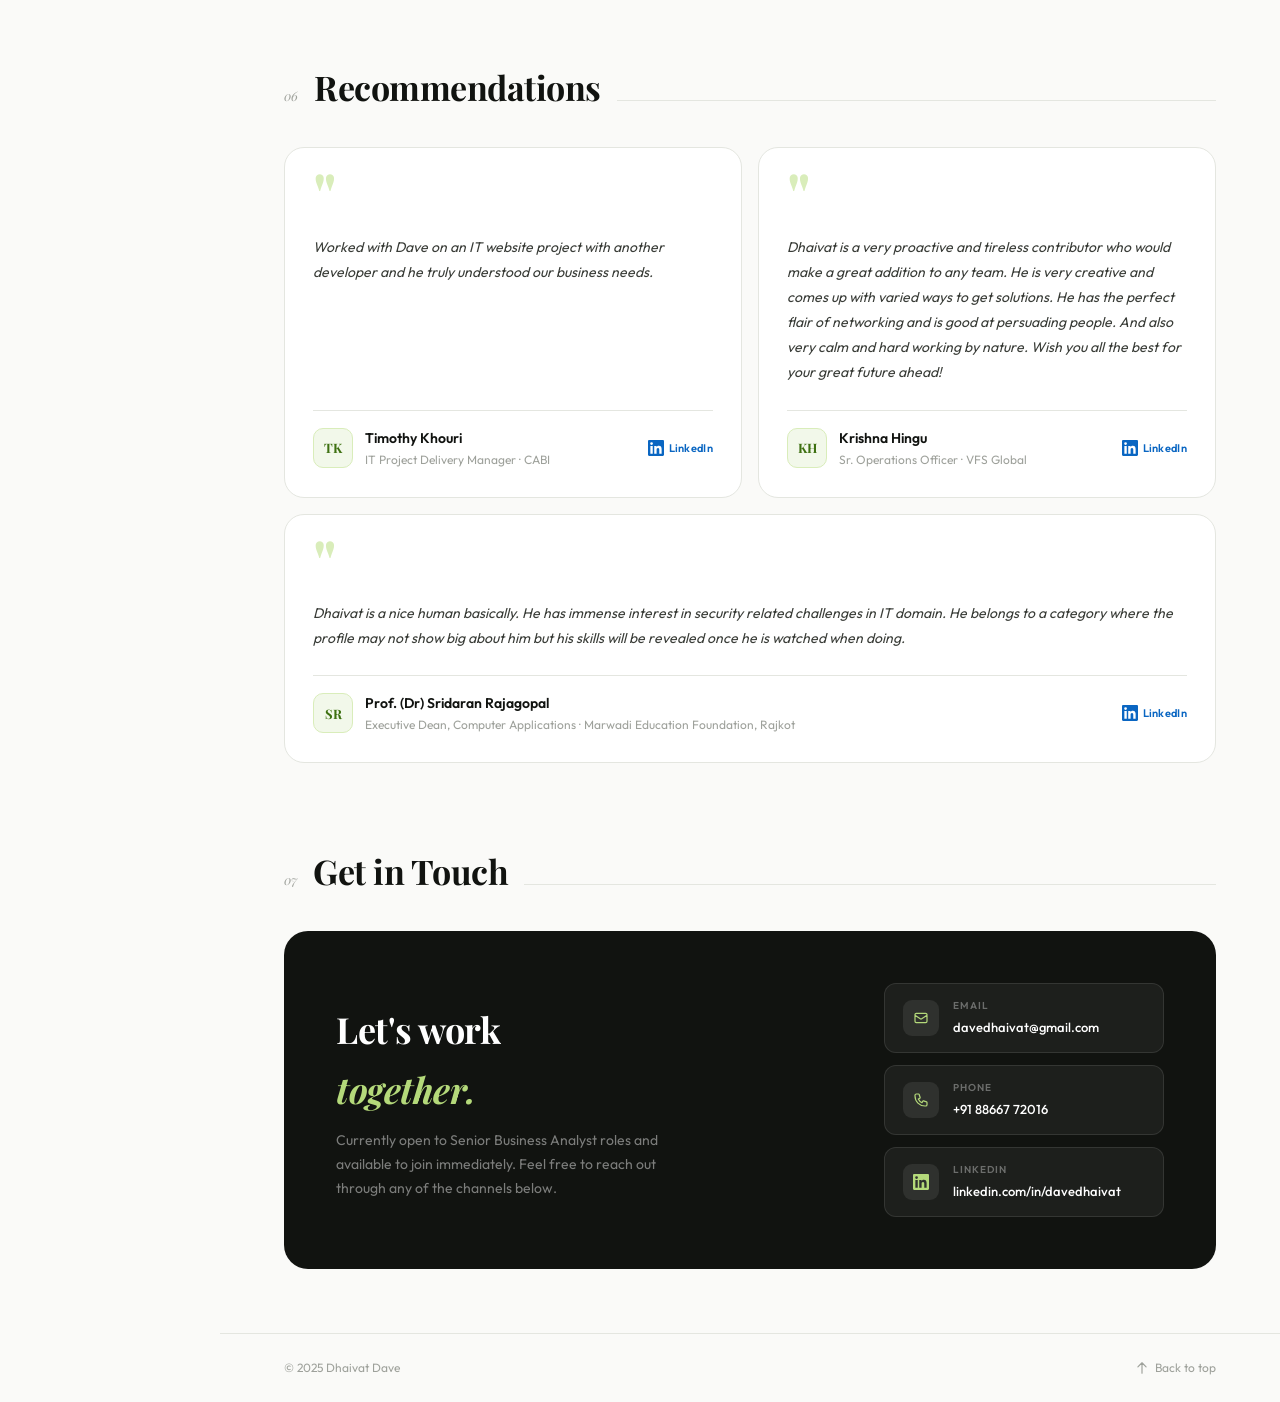
==== commit 7ec59ac2: "index.html update header paragraph" ====
--- a/index.html
+++ b/index.html
@@ -481,7 +481,7 @@
     <div class="hero-bottom">
       <div class="hero-bio-row">
         <div class="profile-img-hero" id="profileImg"><img src="[data-uri]" alt="Dhaivat Dave" style="width:100%;height:100%;object-fit:cover;border-radius:12px;"></div>
-        <p class="hero-bio">A self-motivated Business Systems Analyst with <strong>9+ years of experience</strong> bridging the gap between business stakeholders and engineering teams. Specialised in <strong>requirement elicitation, user story authoring, and hands-on UAT</strong> across SaaS and enterprise environments. Comfortable owning the full BA lifecycle — from the first discovery session to post go-live support — with a calm, structured approach that keeps teams aligned and projects on track.</p>
+        <p class="hero-bio">A self-motivated Business Systems Analyst with <strong>9+ years of experience</strong> bridging the gap between business stakeholders and engineering teams. Specialised in <strong>requirement elicitation, user story authoring, and hands-on UAT</strong> across SaaS and enterprise environments. Comfortable owning the full BA lifecycle — from the first discovery session to post go-live support — with a calm, structured approach that keeps teams aligned and projects on track. With 6+ years of remote engagement experience working with international clients across manufacturing, FoodTech and e-commerce — I bring structured analysis and clear communication that works across time zones and cultures."</p>
       </div>
       <div class="hero-meta">
         <div class="hero-stats">
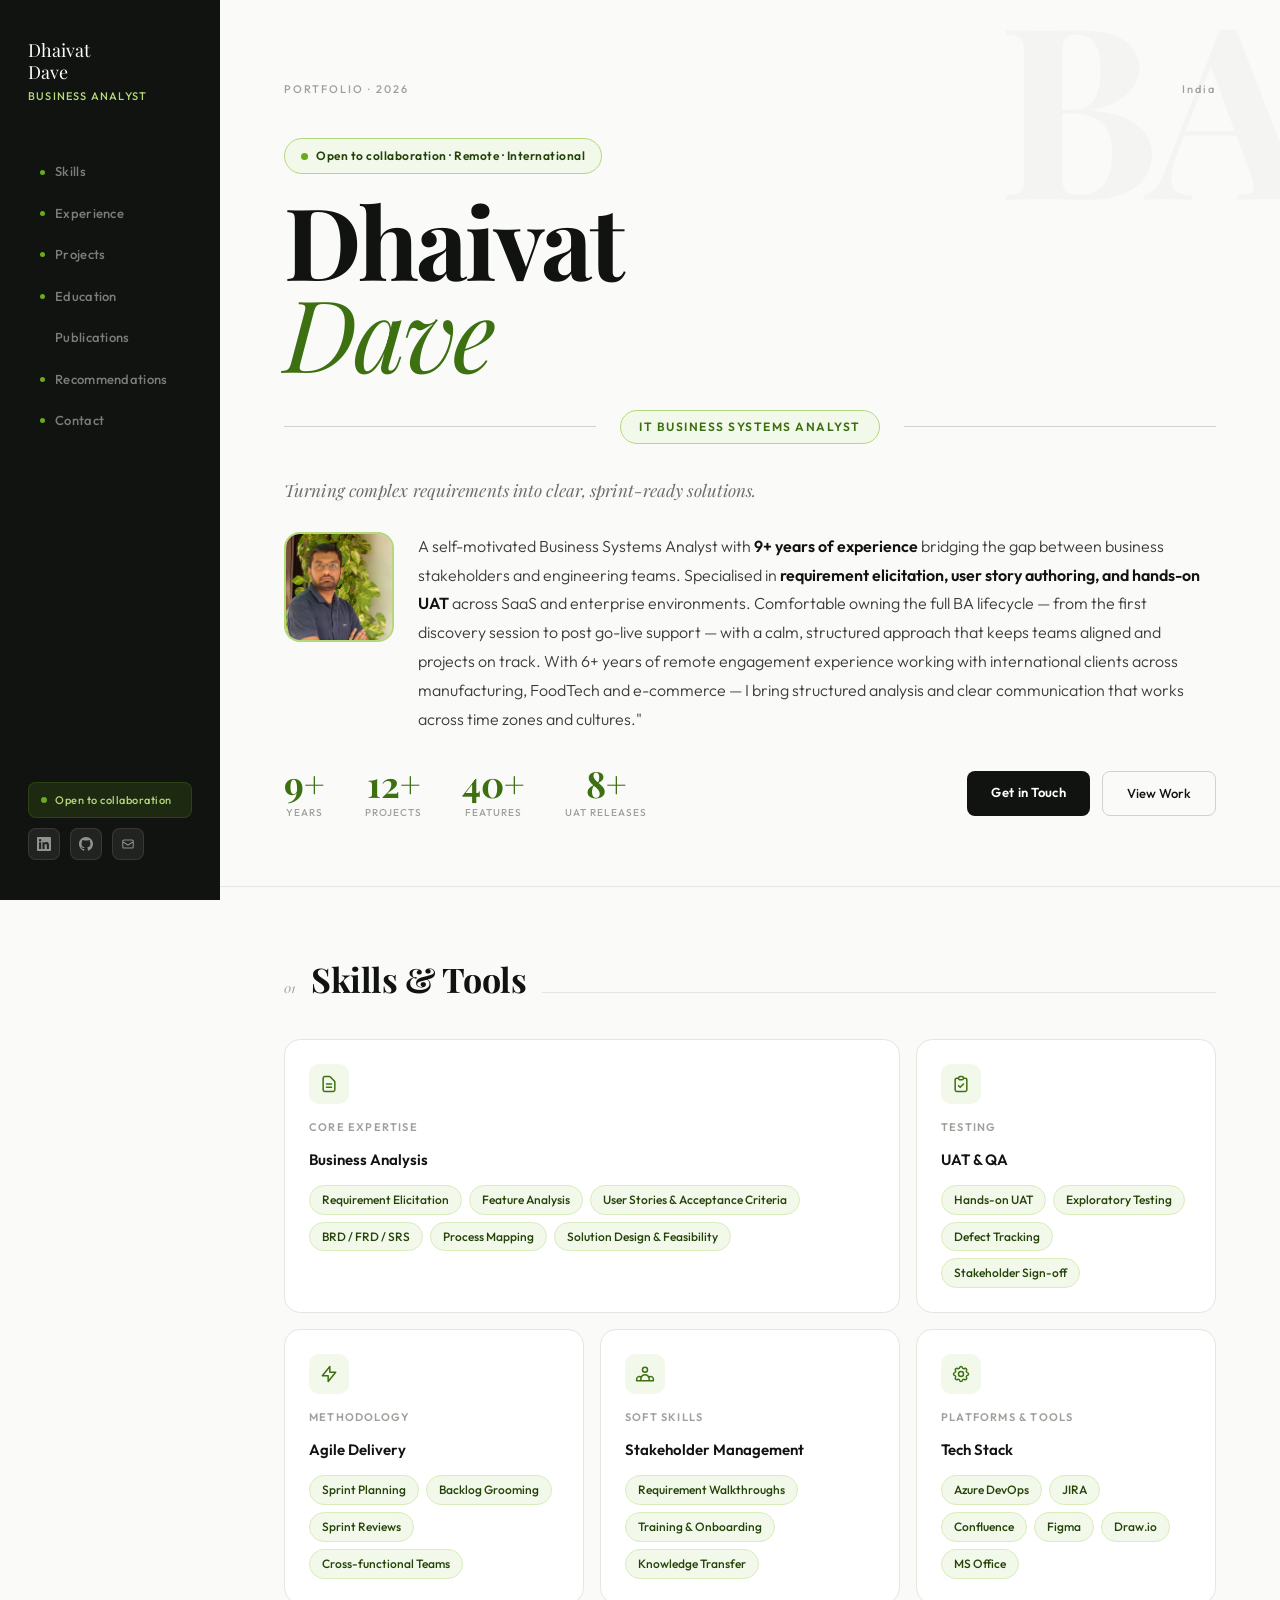
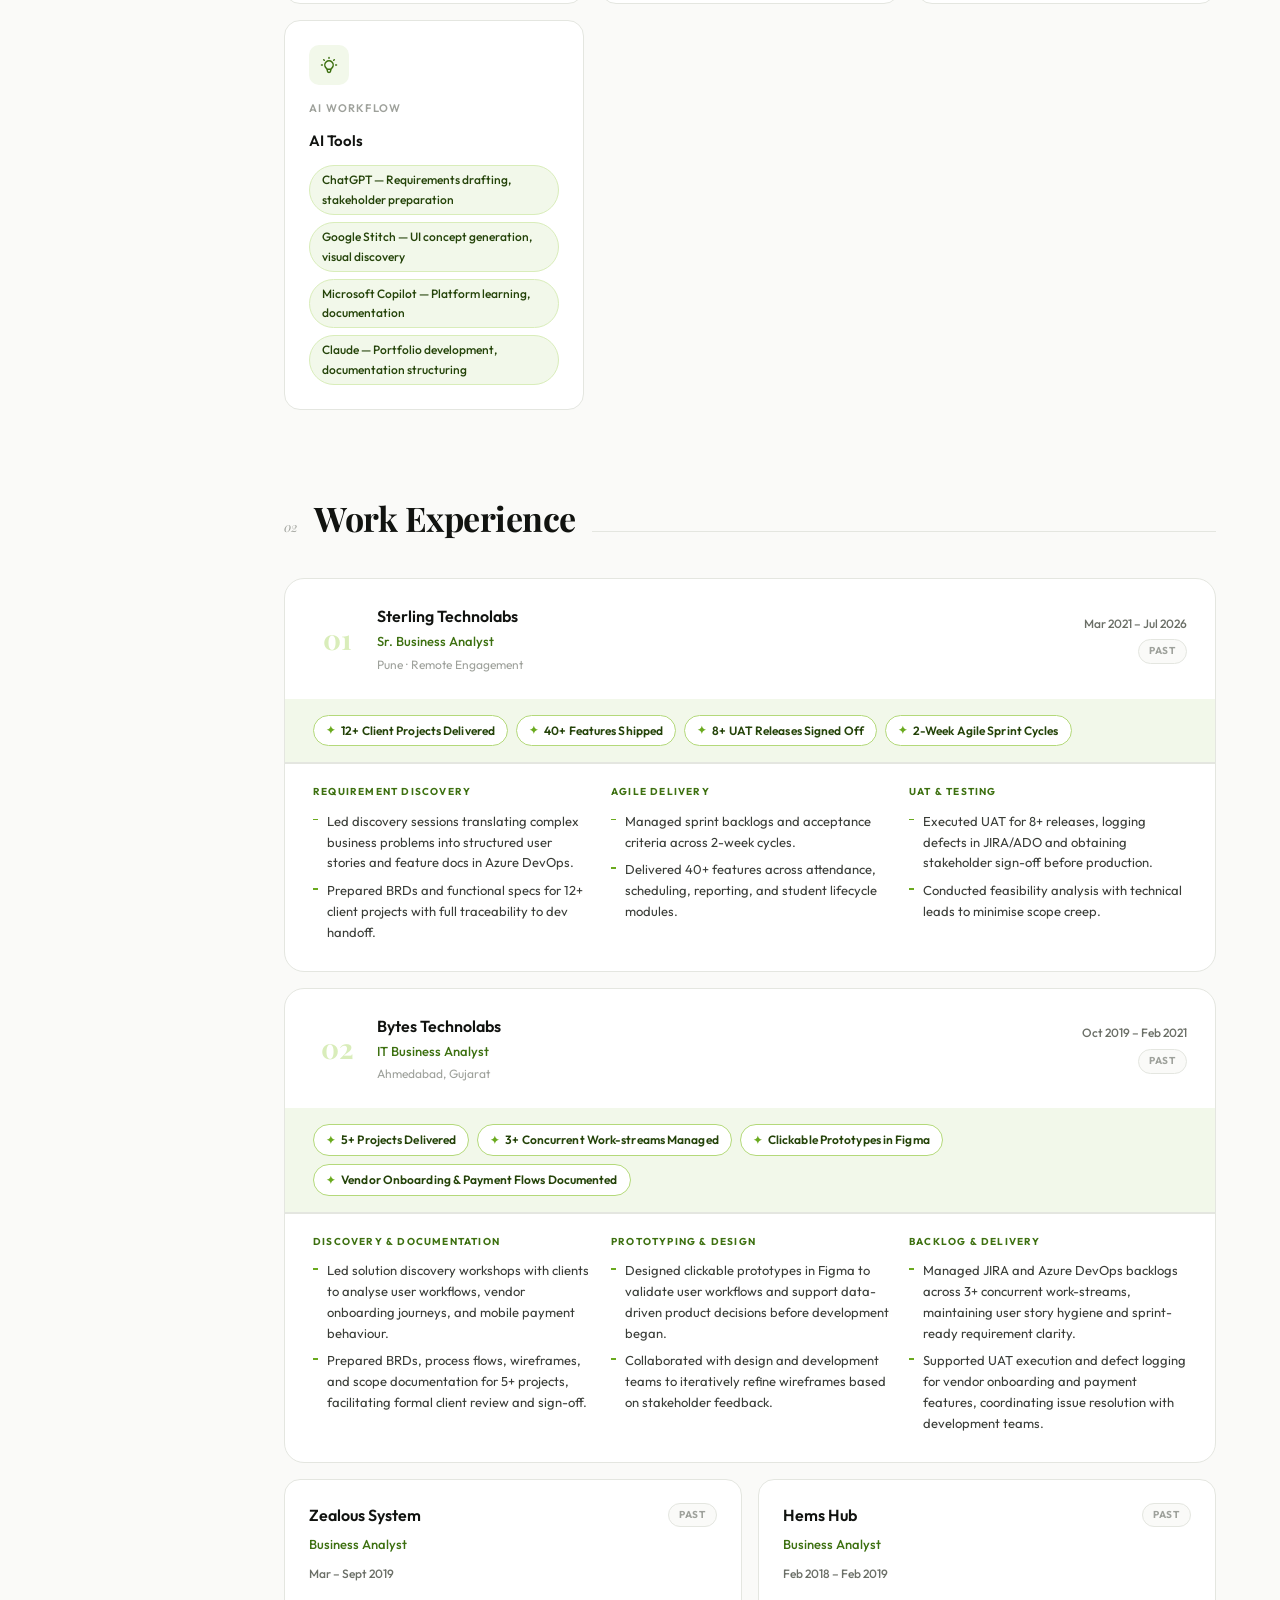
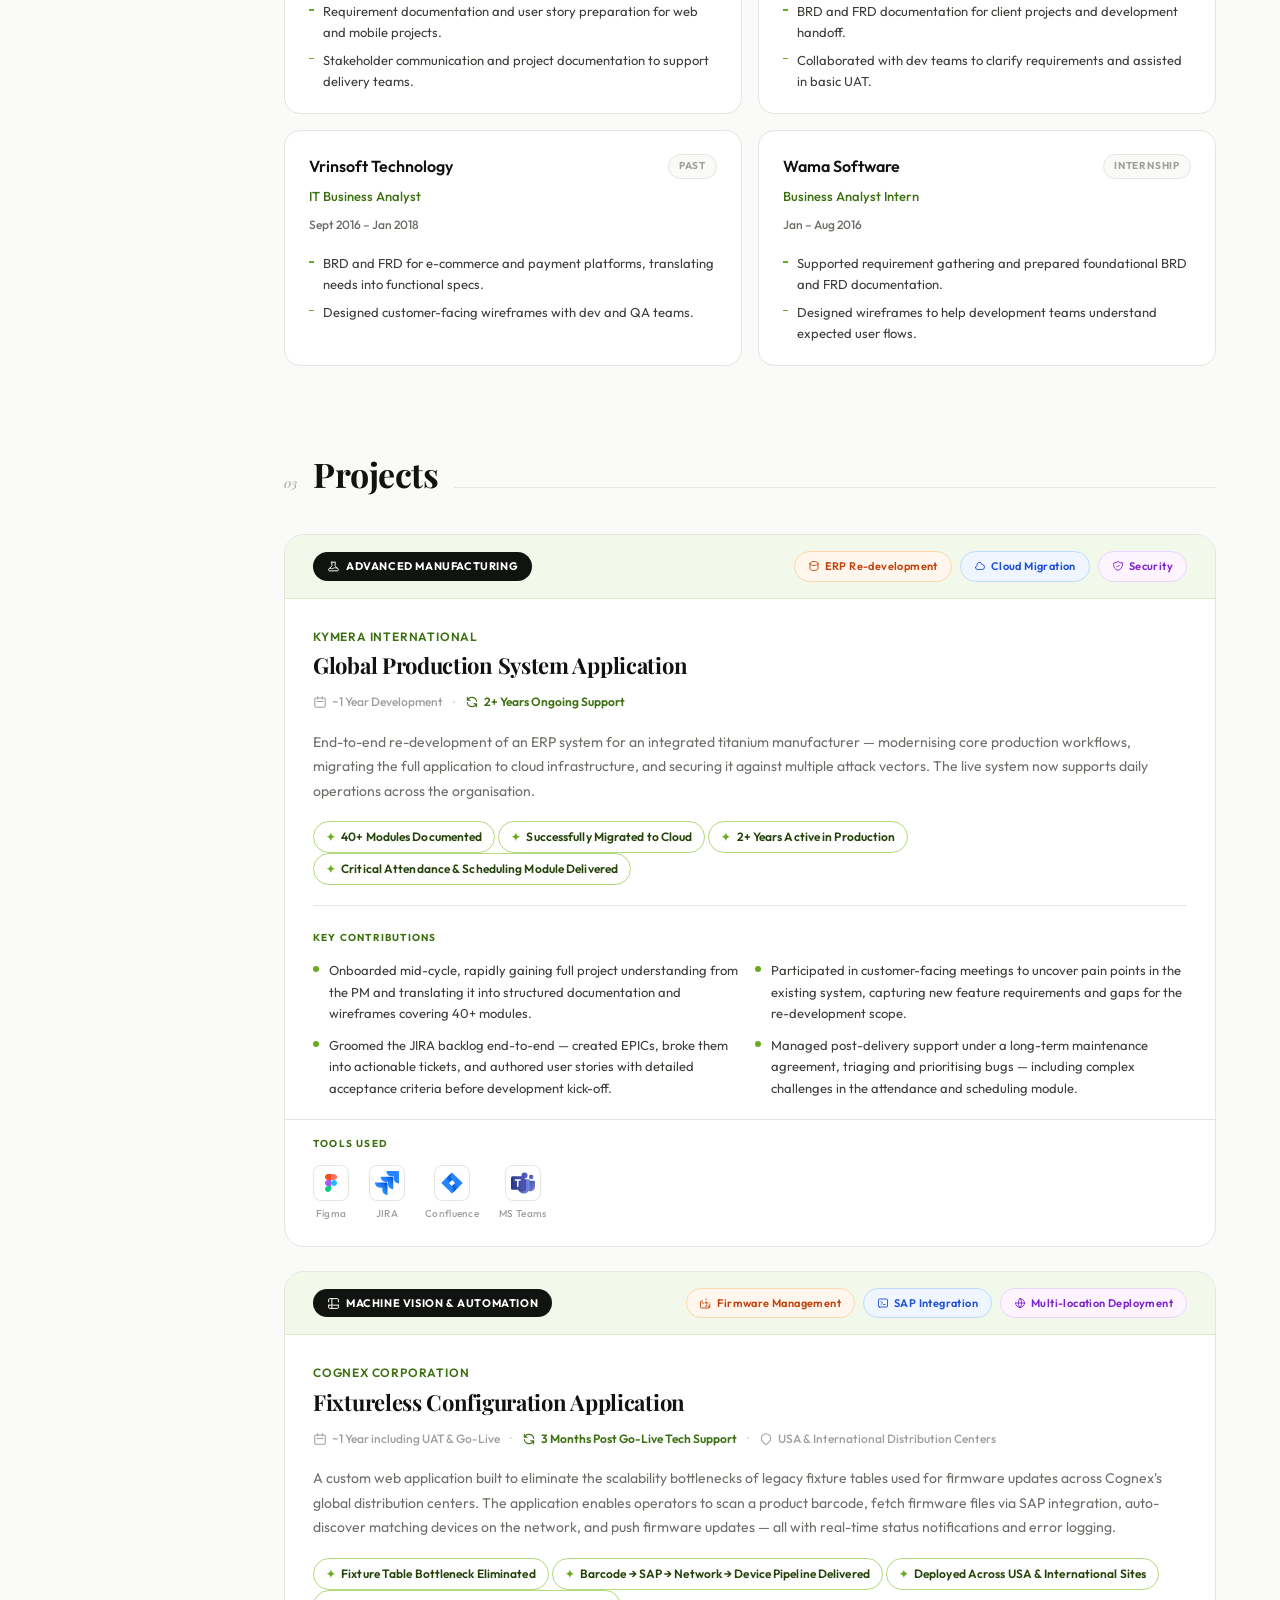
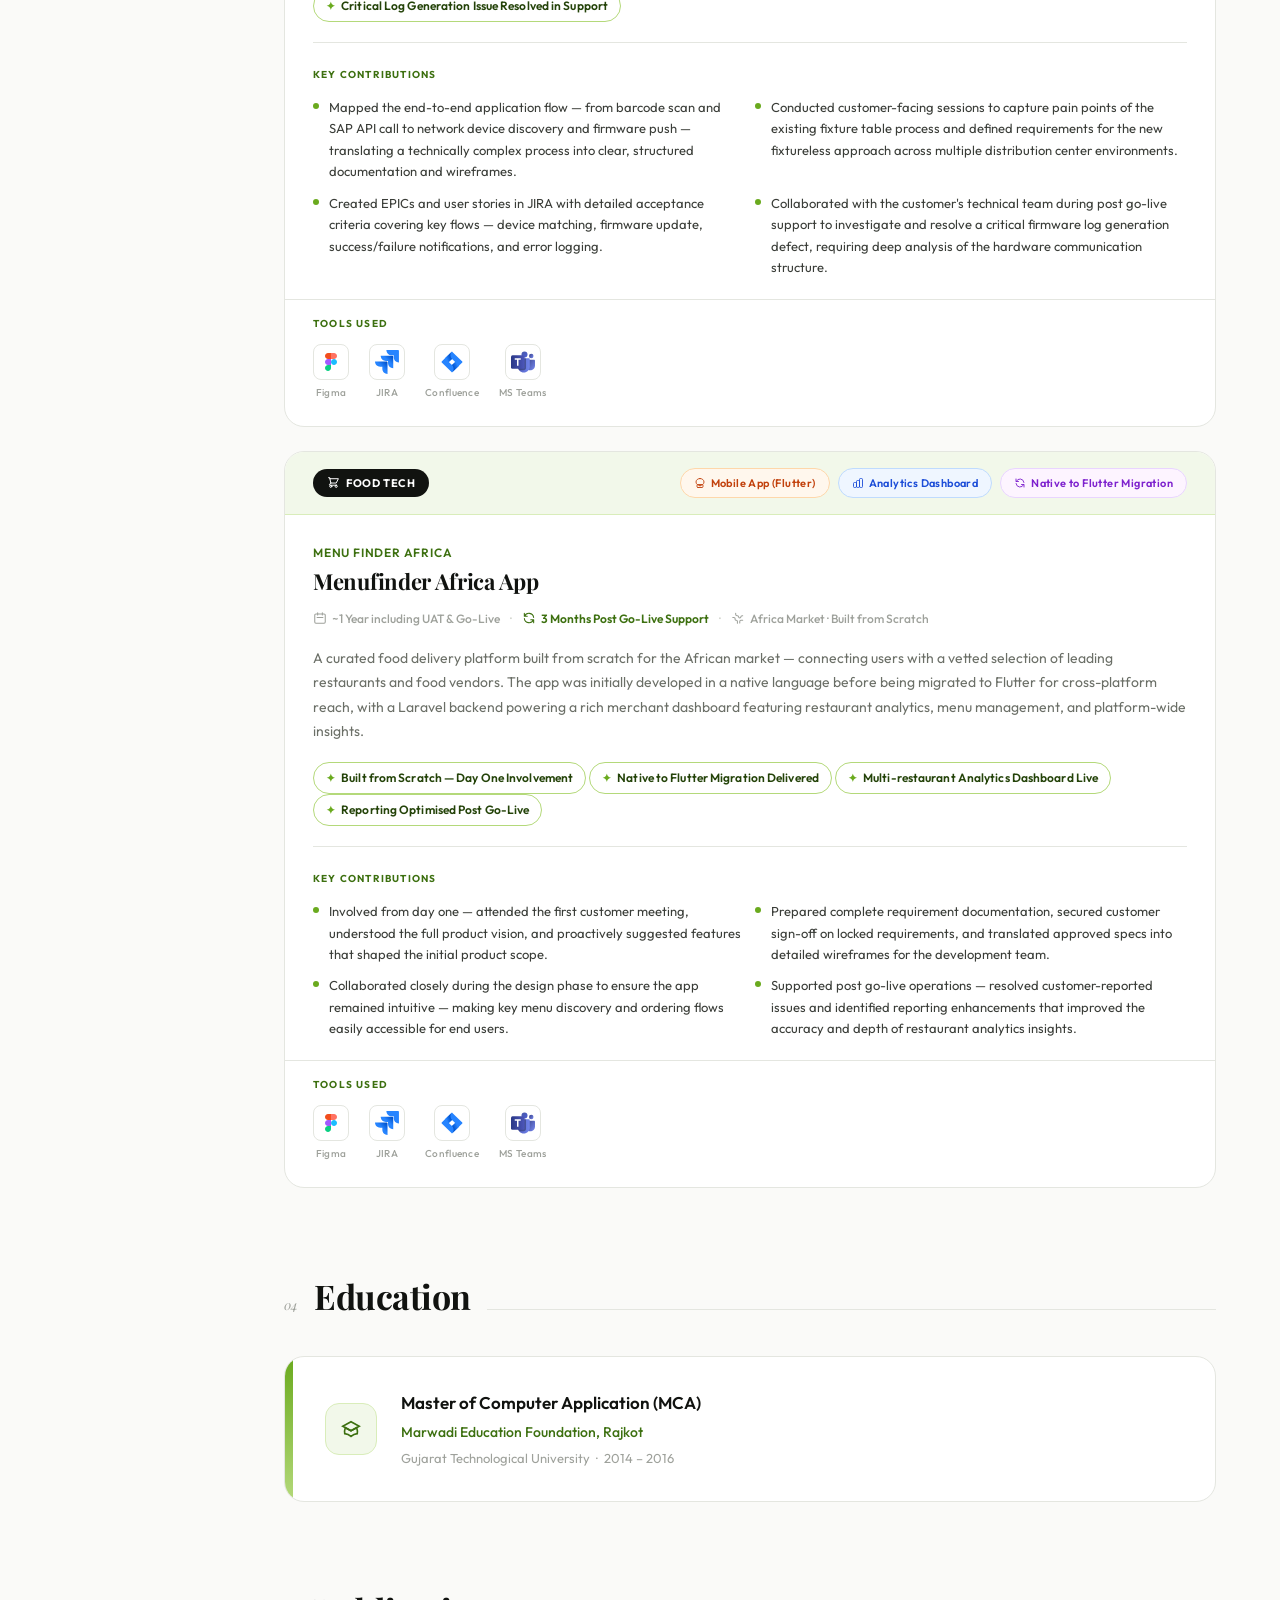
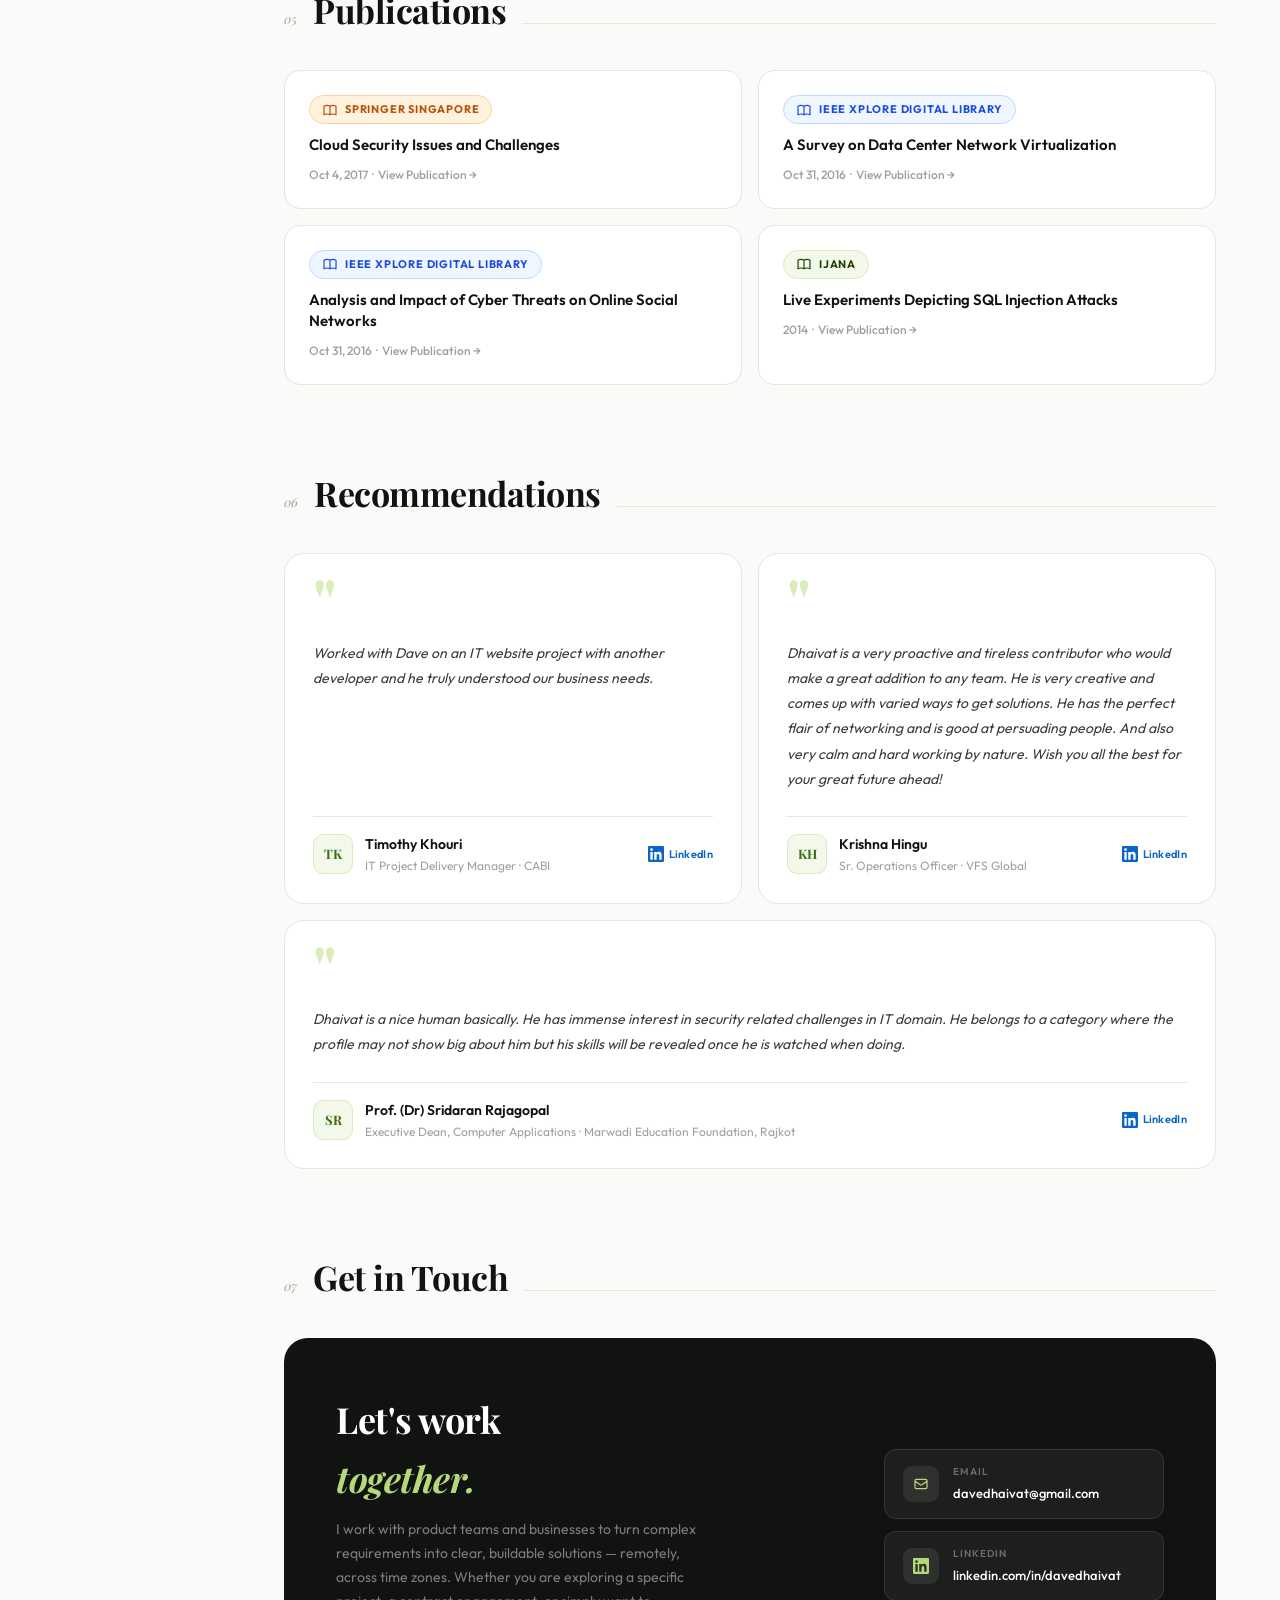
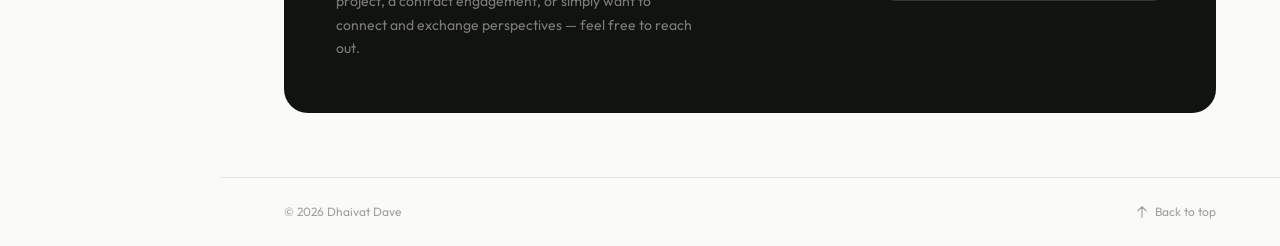
==== commit d5205d72: "Add files via upload multiple changes pushed  - title tag — updated to "Senior Business Analyst"  " ====
--- a/index.html
+++ b/index.html
@@ -3,7 +3,13 @@
 <head>
 <meta charset="UTF-8">
 <meta name="viewport" content="width=device-width, initial-scale=1.0">
-<title>Dhaivat Dave — IT Business Systems Analyst</title>
+<title>Dhaivat Dave — Senior Business Analyst</title>
+<meta name="description" content="Senior Business Analyst with 9+ years of experience in requirement elicitation, Agile delivery, Figma wireframing and AI-assisted BA workflows. Available for remote collaboration with international product teams.">
+<meta name="keywords" content="Business Analyst, Senior BA, Remote Business Analyst, Agile BA, Requirements Engineering, Figma Wireframing, Azure DevOps, AI Business Analyst, UK Business Analyst, EU Business Analyst, Contract BA">
+<meta property="og:title" content="Dhaivat Dave — Senior Business Analyst">
+<meta property="og:description" content="Senior BA with 9+ years of experience helping product teams turn complex requirements into clear, buildable solutions — remotely, across time zones.">
+<meta property="og:url" content="https://davedhaivat.github.io">
+<meta property="og:type" content="website">
 <!-- Google tag (gtag.js) -->
 <script async src="https://www.googletagmanager.com/gtag/js?id=G-QF8JS03SJG"></script>
 <script>
@@ -444,7 +450,7 @@
     <li><a href="#contact" class="nav-link"><span class="dot"></span> Contact</a></li>
   </ul>
   <div class="sidebar-bottom">
-    <div class="sidebar-avail"><span class="avail-dot"></span>Open to opportunities</div>
+    <div class="sidebar-avail"><span class="avail-dot"></span>Open to collaboration</div>
     <div class="sidebar-social">
       <a href="https://www.linkedin.com/in/davedhaivat" target="_blank" title="LinkedIn">
         <svg fill="currentColor" viewBox="0 0 24 24"><path d="M20.447 20.452h-3.554v-5.569c0-1.328-.027-3.037-1.852-3.037-1.853 0-2.136 1.445-2.136 2.939v5.667H9.351V9h3.414v1.561h.046c.477-.9 1.637-1.85 3.37-1.85 3.601 0 4.267 2.37 4.267 5.455v6.286zM5.337 7.433a2.062 2.062 0 01-2.063-2.065 2.064 2.064 0 112.063 2.065zm1.782 13.019H3.555V9h3.564v11.452zM22.225 0H1.771C.792 0 0 .774 0 1.729v20.542C0 23.227.792 24 1.771 24h20.451C23.2 24 24 23.227 24 22.271V1.729C24 .774 23.2 0 22.222 0h.003z"/></svg>
@@ -464,7 +470,7 @@
   <section class="hero" id="home">
     <div class="hero-bg-text">BA</div>
     <div class="hero-top">
-      <span class="hero-index">Portfolio · 2025</span>
+      <span class="hero-index">Portfolio · 2026</span>
       <span class="hero-year">India</span>
     </div>
     <div class="hero-otw">
@@ -567,6 +573,17 @@
             <span class="chip">MS Office</span>
           </div>
         </div>
+        <div class="skill-cell area-tools">
+          <div class="skill-cell-icon"><svg fill="none" viewBox="0 0 24 24" stroke="currentColor" stroke-width="1.8"><path stroke-linecap="round" stroke-linejoin="round" d="M9.663 17h4.673M12 3v1m6.364 1.636l-.707.707M21 12h-1M4 12H3m3.343-5.657l-.707-.707m2.828 9.9a5 5 0 117.072 0l-.548.547A3.374 3.374 0 0014 18.469V19a2 2 0 11-4 0v-.531c0-.895-.356-1.754-.988-2.386l-.548-.547z"/></svg></div>
+          <div class="skill-cell-label">AI Workflow</div>
+          <div class="skill-cell-title">AI Tools</div>
+          <div class="chip-list">
+            <span class="chip">ChatGPT — Requirements drafting, stakeholder preparation</span>
+            <span class="chip">Google Stitch — UI concept generation, visual discovery</span>
+            <span class="chip">Microsoft Copilot — Platform learning, documentation</span>
+            <span class="chip">Claude — Portfolio development, documentation structuring</span>
+          </div>
+        </div>
       </div>
     </section>
 
@@ -579,7 +596,7 @@
       <div class="exp-grid">
 
         <!-- Sterling Technolabs — Full detail -->
-        <div class="exp-card current reveal">
+        <div class="exp-card reveal">
           <div class="exp-card-head">
             <div class="exp-num">01</div>
             <div class="exp-info">
@@ -588,8 +605,8 @@
               <div class="exp-location">Pune · Remote Engagement</div>
             </div>
             <div class="exp-right">
-              <div class="exp-period">Mar 2021 – Present</div>
-              <span class="exp-badge badge-current">Current</span>
+              <div class="exp-period">Mar 2021 – Jul 2026</div>
+              <span class="exp-badge badge-past">Past</span>
             </div>
           </div>
           <div class="exp-achievements">
@@ -1224,17 +1241,14 @@
       <div class="contact-strip reveal">
         <div>
           <div class="contact-heading">Let's work<br><em>together.</em></div>
-          <p class="contact-sub">Currently open to Senior Business Analyst roles and available to join immediately. Feel free to reach out through any of the channels below.</p>
+          <p class="contact-sub">I work with product teams and businesses to turn complex requirements into clear, buildable solutions — remotely, across time zones. Whether you are exploring a specific project, a contract engagement, or simply want to connect and exchange perspectives — feel free to reach out.</p>
         </div>
         <div class="contact-links">
           <a href="mailto:davedhaivat@gmail.com" class="contact-link">
             <div class="contact-link-icon"><svg fill="none" viewBox="0 0 24 24" stroke="currentColor" stroke-width="1.8"><path stroke-linecap="round" stroke-linejoin="round" d="M3 8l7.89 5.26a2 2 0 002.22 0L21 8M5 19h14a2 2 0 002-2V7a2 2 0 00-2-2H5a2 2 0 00-2 2v10a2 2 0 002 2z"/></svg></div>
             <div><div class="contact-link-label">Email</div><div class="contact-link-val">davedhaivat@gmail.com</div></div>
           </a>
-          <a href="tel:+918866772016" class="contact-link">
-            <div class="contact-link-icon"><svg fill="none" viewBox="0 0 24 24" stroke="currentColor" stroke-width="1.8"><path stroke-linecap="round" stroke-linejoin="round" d="M3 5a2 2 0 012-2h3.28a1 1 0 01.948.684l1.498 4.493a1 1 0 01-.502 1.21l-2.257 1.13a11.042 11.042 0 005.516 5.516l1.13-2.257a1 1 0 011.21-.502l4.493 1.498a1 1 0 01.684.949V19a2 2 0 01-2 2h-1C9.716 21 3 14.284 3 6V5z"/></svg></div>
-            <div><div class="contact-link-label">Phone</div><div class="contact-link-val">+91 88667 72016</div></div>
-          </a>
+
           <a href="https://www.linkedin.com/in/davedhaivat" target="_blank" class="contact-link">
             <div class="contact-link-icon"><svg fill="currentColor" viewBox="0 0 24 24"><path d="M20.447 20.452h-3.554v-5.569c0-1.328-.027-3.037-1.852-3.037-1.853 0-2.136 1.445-2.136 2.939v5.667H9.351V9h3.414v1.561h.046c.477-.9 1.637-1.85 3.37-1.85 3.601 0 4.267 2.37 4.267 5.455v6.286zM5.337 7.433a2.062 2.062 0 01-2.063-2.065 2.064 2.064 0 112.063 2.065zm1.782 13.019H3.555V9h3.564v11.452zM22.225 0H1.771C.792 0 0 .774 0 1.729v20.542C0 23.227.792 24 1.771 24h20.451C23.2 24 24 23.227 24 22.271V1.729C24 .774 23.2 0 22.222 0h.003z"/></svg></div>
             <div><div class="contact-link-label">LinkedIn</div><div class="contact-link-val">linkedin.com/in/davedhaivat</div></div>
@@ -1246,7 +1260,7 @@
   </div>
 
   <footer>
-    <p>© 2025 Dhaivat Dave</p>
+    <p>© 2026 Dhaivat Dave</p>
     <a href="#home" class="footer-back">
       <svg width="14" height="14" fill="none" viewBox="0 0 24 24" stroke="currentColor" stroke-width="2"><path stroke-linecap="round" stroke-linejoin="round" d="M5 10l7-7m0 0l7 7m-7-7v18"/></svg>
       Back to top
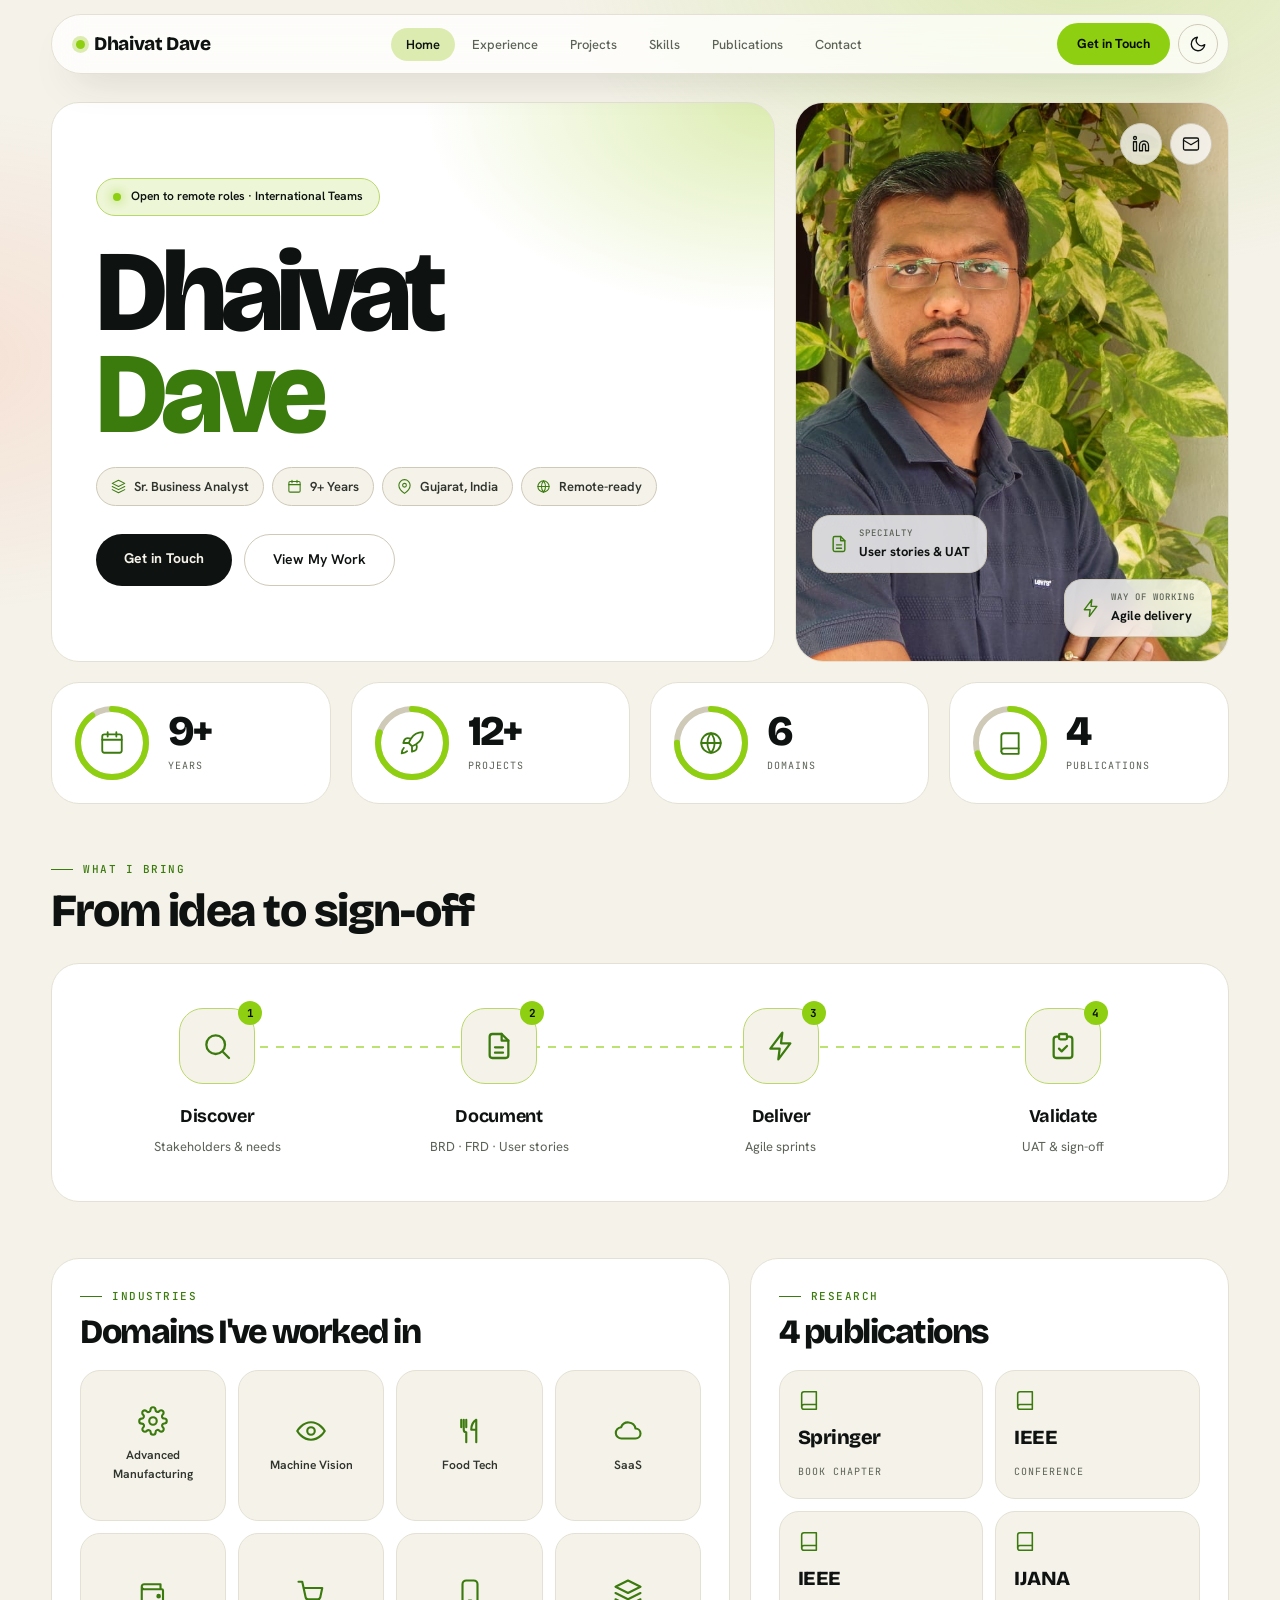
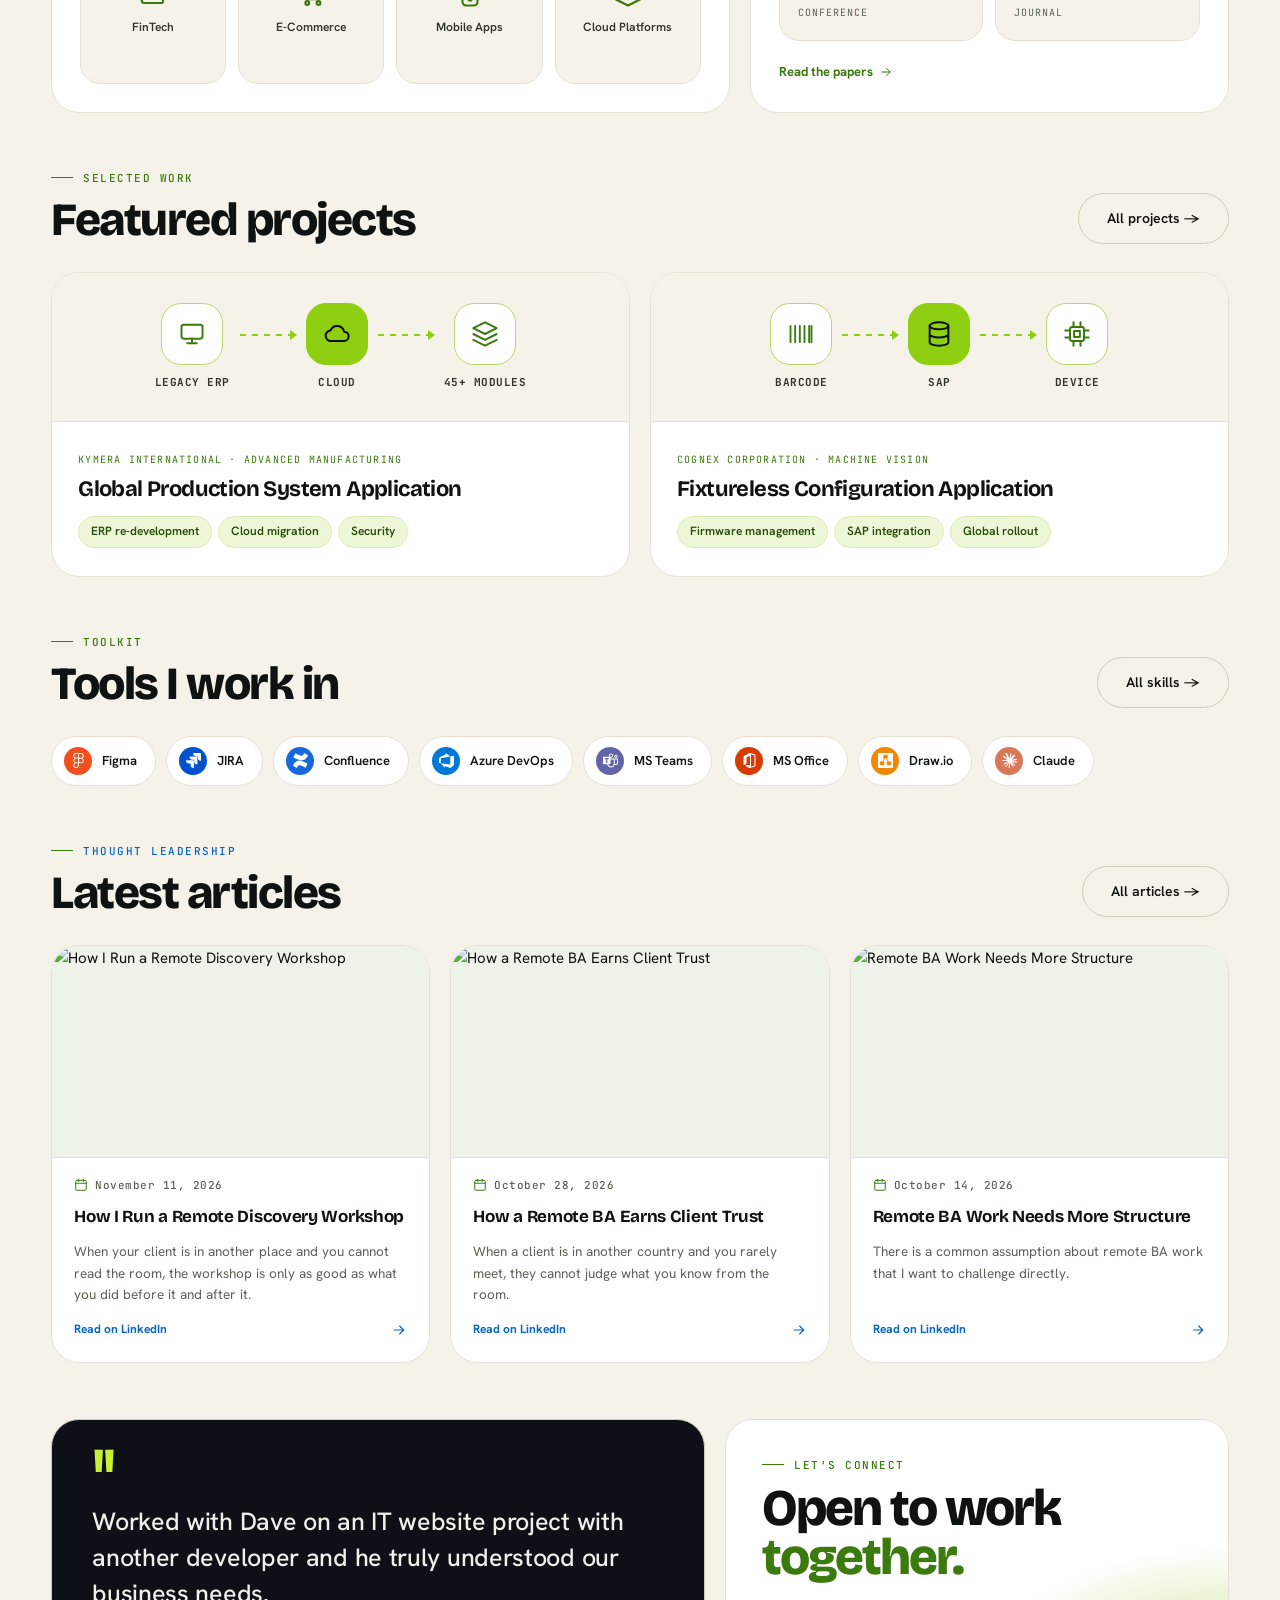
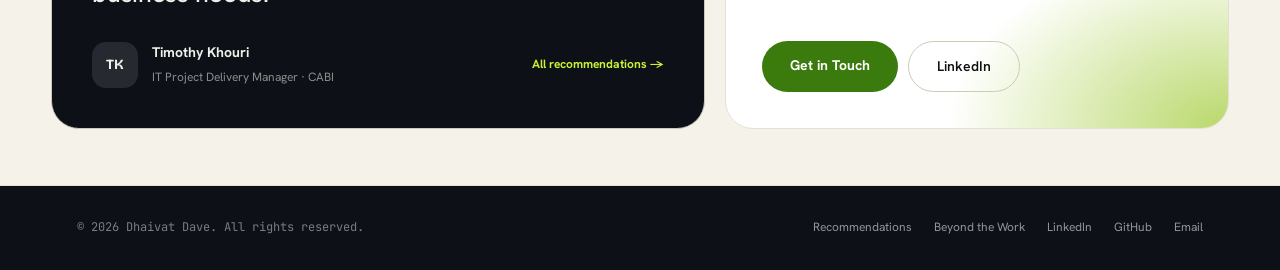
==== commit 50c0fd17: "Add files via upload new website changes" ====
--- a/index.html
+++ b/index.html
@@ -4,1324 +4,365 @@
 <meta charset="UTF-8">
 <meta name="viewport" content="width=device-width, initial-scale=1.0">
 <title>Dhaivat Dave — Senior Business Analyst</title>
-<meta name="description" content="Senior Business Analyst with 9+ years of experience in requirement elicitation, Agile delivery, Figma wireframing and AI-assisted BA workflows. Available for remote collaboration with international product teams.">
-<meta name="keywords" content="Business Analyst, Senior BA, Remote Business Analyst, Agile BA, Requirements Engineering, Figma Wireframing, Azure DevOps, AI Business Analyst, UK Business Analyst, EU Business Analyst, Contract BA">
-<meta property="og:title" content="Dhaivat Dave — Senior Business Analyst">
-<meta property="og:description" content="Senior BA with 9+ years of experience helping product teams turn complex requirements into clear, buildable solutions — remotely, across time zones.">
-<meta property="og:url" content="https://davedhaivat.github.io">
-<meta property="og:type" content="website">
+<meta name="description" content="Dhaivat Dave — Senior Business Analyst with 9+ years across SaaS, ERP, e-commerce, manufacturing and machine vision. Open to remote roles with international teams.">
 <!-- Google tag (gtag.js) -->
 <script async src="https://www.googletagmanager.com/gtag/js?id=G-QF8JS03SJG"></script>
-<script>
-  window.dataLayer = window.dataLayer || [];
-  function gtag(){dataLayer.push(arguments);}
-  gtag('js', new Date());
-  gtag('config', 'G-QF8JS03SJG');
-</script>
+<script>window.dataLayer=window.dataLayer||[];function gtag(){dataLayer.push(arguments);}gtag('js',new Date());gtag('config','G-QF8JS03SJG');</script>
 <link rel="preconnect" href="https://fonts.googleapis.com">
-<link href="https://fonts.googleapis.com/css2?family=Playfair+Display:ital,wght@0,400;0,700;1,400&family=Outfit:wght@300;400;500;600&display=swap" rel="stylesheet">
+<link href="https://fonts.googleapis.com/css2?family=Bricolage+Grotesque:opsz,wght@12..96,500;12..96,700;12..96,800&family=Hanken+Grotesk:ital,wght@0,300;0,400;0,500;0,600;0,700;1,400&family=JetBrains+Mono:wght@400;500&display=swap" rel="stylesheet">
+<meta name="theme-color" content="#090b0e">
+<script>(function(){var d=document.documentElement;d.classList.add('js');var t=null;try{t=localStorage.getItem('dd-theme');}catch(e){}if(t!=='light'&&t!=='dark'){t=(window.matchMedia&&matchMedia('(prefers-color-scheme: light)').matches)?'light':'dark';}d.setAttribute('data-theme',t);})();</script>
+<script src="theme.js" defer></script>
+<script src="analytics.js" defer></script>
+<link rel="stylesheet" href="style.css">
 <style>
-*,*::before,*::after{box-sizing:border-box;margin:0;padding:0;}
-:root{
-  --g50:#f2f8ea;--g100:#d9edba;--g200:#b4d97a;--g400:#6aaa1e;--g600:#3d7010;--g800:#244309;--g900:#142604;
-  --ink:#111310;--ink2:#3a3d38;--ink3:#6b6f67;--ink4:#9ea19b;
-  --paper:#fafaf8;--card:#ffffff;--border:#e4e6e0;--border2:#d0d3cb;
-  --sidebar-w:220px;
+.wrap{padding:0 4%;}
+.ic{width:1em;height:1em;stroke:currentColor;fill:none;stroke-width:1.7;stroke-linecap:round;stroke-linejoin:round;flex-shrink:0;}
+.lbl{font-family:var(--mono);font-size:11px;font-weight:500;letter-spacing:1.5px;text-transform:uppercase;color:var(--g600);display:flex;align-items:center;gap:10px;margin-bottom:10px;}
+.lbl::before{content:"";width:22px;height:1px;background:var(--g600);}
+.h2{font-family:var(--display);font-size:clamp(28px,4vw,46px);font-weight:800;letter-spacing:-1.5px;line-height:1.02;color:var(--ink);}
+.sec{padding:56px 0 0;}
+.sec-head2{display:flex;align-items:flex-end;justify-content:space-between;gap:16px;margin-bottom:28px;flex-wrap:wrap;}
+.tile{background:var(--card);border:1px solid var(--border);border-radius:28px;padding:28px;position:relative;overflow:hidden;transition:border-color .25s,transform .25s,box-shadow .25s;}
+.tile:hover{border-color:var(--g400);box-shadow:var(--shadow);}
+
+/* HERO */
+.hero2{display:grid;grid-template-columns:1.25fr .75fr;gap:20px;padding-top:28px;}
+.hero-main{padding:44px;display:flex;flex-direction:column;justify-content:center;min-height:560px;background:
+  radial-gradient(500px 300px at 100% 0,var(--g100),transparent 70%),var(--card);}
+.badge2{display:inline-flex;align-items:center;gap:10px;background:var(--g50);border:1px solid var(--g200);font-size:12px;font-weight:600;padding:8px 16px;border-radius:100px;width:fit-content;margin-bottom:26px;}
+.badge2 i{width:8px;height:8px;border-radius:50%;background:var(--g400);box-shadow:0 0 12px var(--g400);animation:blink 2s infinite;}
+@keyframes blink{50%{opacity:.35;}}
+.name2{font-family:var(--display);font-size:clamp(58px,9vw,124px);font-weight:800;line-height:.88;letter-spacing:-.055em;margin-bottom:22px;}
+.name2 em{font-style:normal;color:var(--g600);display:block;}
+.role2{display:flex;flex-wrap:wrap;gap:8px;margin-bottom:28px;}
+.pill{display:inline-flex;align-items:center;gap:8px;font-size:13px;font-weight:600;padding:8px 14px;border-radius:100px;background:var(--paper);border:1px solid var(--border2);color:var(--ink2);}
+.pill .ic{color:var(--g600);font-size:15px;}
+.hero-btns2{display:flex;gap:12px;flex-wrap:wrap;}
+.hero-photo2{padding:0;min-height:560px;background:var(--card2);}
+.hero-photo2 img{width:100%;height:100%;object-fit:cover;object-position:center center;position:absolute;inset:0;}
+.float{position:absolute;display:flex;align-items:center;gap:10px;background:var(--nav-bg);backdrop-filter:blur(14px);-webkit-backdrop-filter:blur(14px);border:1px solid var(--border2);border-radius:18px;padding:10px 16px;font-size:13px;font-weight:700;box-shadow:var(--shadow);animation:bob 5s ease-in-out infinite;}
+.float .ic{color:var(--g600);font-size:20px;}
+.float small{display:block;font-family:var(--mono);font-size:9px;letter-spacing:1px;text-transform:uppercase;color:var(--ink3);font-weight:500;}
+.f1{left:16px;bottom:88px;}.f2{right:16px;bottom:24px;animation-delay:-2.5s;}.f3{left:16px;top:20px;animation-delay:-1.2s;}
+@keyframes bob{50%{transform:translateY(-6px);}}
+.quick2{position:absolute;right:16px;top:20px;display:flex;gap:8px;}
+.quick2 a{width:42px;height:42px;border-radius:50%;display:flex;align-items:center;justify-content:center;background:var(--nav-bg);backdrop-filter:blur(14px);-webkit-backdrop-filter:blur(14px);border:1px solid var(--border2);color:var(--ink);font-size:18px;transition:all .2s;}
+.quick2 a:hover{background:var(--g400);color:#0b0e08;transform:translateY(-3px);}
+
+/* STATS */
+.stats2{display:grid;grid-template-columns:repeat(4,1fr);gap:20px;margin-top:20px;}
+.stat2{display:flex;align-items:center;gap:18px;padding:22px;}
+.ring{position:relative;width:76px;height:76px;flex-shrink:0;}
+.ring>svg:first-child{width:100%;height:100%;transform:rotate(-90deg);}
+.ring circle{fill:none;stroke-width:6;stroke-linecap:round;}
+.ring .bg{stroke:var(--border2);}
+.ring .fg{stroke:var(--g400);stroke-dasharray:213.6;stroke-dashoffset:213.6;transition:stroke-dashoffset 1.4s cubic-bezier(.2,.7,.2,1) .2s;}
+.in .ring .fg,.no-js .ring .fg{stroke-dashoffset:calc(213.6 * (1 - var(--p)));}
+.ring .ic{position:absolute;inset:0;margin:auto;width:26px;height:26px;color:var(--g600);}
+.stat2 b{display:block;font-family:var(--display);font-size:42px;font-weight:800;letter-spacing:-2px;line-height:1;color:var(--ink);}
+.stat2 span{font-family:var(--mono);font-size:10px;letter-spacing:1px;text-transform:uppercase;color:var(--ink3);}
+
+/* LIFECYCLE */
+.flow{display:grid;grid-template-columns:repeat(4,1fr);gap:0;position:relative;}
+.flow::before{content:"";position:absolute;left:12%;right:12%;top:38px;height:2px;background:repeating-linear-gradient(90deg,var(--g400) 0 8px,transparent 8px 16px);opacity:.6;}
+.step{text-align:center;padding:0 14px;position:relative;}
+.step-ic{width:76px;height:76px;margin:0 auto 18px;border-radius:24px;background:var(--paper);border:1.5px solid var(--g200);display:flex;align-items:center;justify-content:center;font-size:32px;color:var(--g600);position:relative;transition:transform .3s,background .3s,color .3s;}
+.step:hover .step-ic{background:var(--g400);color:#0b0e08;transform:translateY(-6px) rotate(-4deg);}
+.step-n{position:absolute;top:-8px;right:-8px;width:24px;height:24px;border-radius:50%;background:var(--g400);color:#0b0e08;font:700 11px var(--mono);display:flex;align-items:center;justify-content:center;}
+.step h3{font-size:18px;font-weight:700;letter-spacing:-.3px;margin-bottom:4px;}
+.step p{font-size:13px;color:var(--ink3);}
+
+/* BENTO ROW */
+.bento{display:grid;grid-template-columns:repeat(12,1fr);gap:20px;}
+.span7{grid-column:span 7;}.span5{grid-column:span 5;}.span6{grid-column:span 6;}.span12{grid-column:span 12;}
+.span7{display:flex;flex-direction:column;}.dom-grid{flex:1;grid-auto-rows:1fr;display:grid;grid-template-columns:repeat(4,1fr);gap:12px;margin-top:20px;}
+.dom{display:flex;flex-direction:column;align-items:center;justify-content:center;gap:10px;padding:18px 8px;border-radius:20px;background:var(--paper);border:1px solid var(--border);font-size:12px;font-weight:600;text-align:center;color:var(--ink2);transition:all .25s;}
+.dom .ic{font-size:30px;color:var(--g600);transition:transform .3s;}
+.dom:hover{border-color:var(--g400);background:var(--g50);transform:translateY(-3px);}
+.dom:hover .ic{transform:scale(1.15);}
+.pubs{display:grid;grid-template-columns:1fr 1fr;gap:12px;margin-top:20px;}
+.pub{border-radius:20px;padding:18px;background:var(--paper);border:1px solid var(--border);display:flex;flex-direction:column;gap:10px;}
+.pub .ic{font-size:22px;color:var(--g600);}
+.pub b{font-family:var(--display);font-size:20px;font-weight:800;letter-spacing:-.5px;}
+.pub span{font-family:var(--mono);font-size:10px;letter-spacing:1px;text-transform:uppercase;color:var(--ink3);}
+.tile-foot{display:inline-flex;align-items:center;gap:6px;margin-top:20px;font-size:13px;font-weight:700;color:var(--g600);text-decoration:none;}
+.tile-foot:hover{gap:10px;}
+.tile-foot .ic{font-size:14px;}
+
+/* PROJECTS */
+.proj2{display:grid;grid-template-columns:1fr 1fr;gap:20px;}
+.proj2 .tile{padding:0;display:flex;flex-direction:column;text-decoration:none;color:inherit;}
+.diagram{padding:30px 22px;background:var(--paper);border-bottom:1px solid var(--border);display:flex;align-items:center;justify-content:center;gap:10px;flex-wrap:nowrap;}
+.node{display:flex;flex-direction:column;align-items:center;gap:8px;font-size:11px;font-weight:700;text-align:center;font-family:var(--mono);letter-spacing:.5px;text-transform:uppercase;color:var(--ink2);}
+.node i{width:62px;height:62px;border-radius:20px;background:var(--card);border:1.5px solid var(--g200);display:flex;align-items:center;justify-content:center;font-size:28px;color:var(--g600);font-style:normal;}
+.node.hot i{background:var(--g400);color:#0b0e08;border-color:var(--g400);}
+.arrow{flex:1;min-width:20px;max-width:56px;height:2px;background:repeating-linear-gradient(90deg,var(--g400) 0 6px,transparent 6px 12px);position:relative;margin-bottom:24px;animation:dash 1.2s linear infinite;background-size:12px 2px;}
+.arrow::after{content:"";position:absolute;right:-1px;top:-4px;border-left:7px solid var(--g400);border-top:5px solid transparent;border-bottom:5px solid transparent;}
+@keyframes dash{to{background-position:12px 0;}}
+.proj-body2{padding:24px 26px 28px;}
+.proj-body2 small{font-family:var(--mono);font-size:10px;letter-spacing:1.2px;text-transform:uppercase;color:var(--g600);}
+.proj-body2 h3{font-size:22px;font-weight:700;letter-spacing:-.6px;margin:6px 0 14px;line-height:1.15;}
+.tags2{display:flex;flex-wrap:wrap;gap:6px;}
+.tags2 span{font-size:12px;font-weight:600;padding:5px 12px;border-radius:100px;background:var(--g50);border:1px solid var(--g100);color:var(--g800);display:inline-flex;align-items:center;gap:6px;}
+.tags2 .ic{font-size:13px;}
+
+/* TOOLKIT + LINKEDIN */
+.tools2{display:flex;flex-wrap:wrap;gap:10px;}
+.tool{display:inline-flex;align-items:center;gap:10px;padding:10px 18px 10px 12px;border-radius:100px;background:var(--card);border:1px solid var(--border);font-size:13px;font-weight:600;}
+.tool i svg{width:15px;height:15px;}.pub,.tool,.dom{transition:border-color .25s,background .25s,transform .25s;}.pub:hover,.tool:hover,.dom:hover,.stat2:hover{border-color:var(--g400);}
+.tool i{width:28px;height:28px;border-radius:50%;display:flex;align-items:center;justify-content:center;font:700 11px var(--mono);font-style:normal;color:#fff;}
+.li-grid{display:grid;grid-template-columns:repeat(3,1fr);gap:20px;}
+.li-card{padding:0;text-decoration:none;color:inherit;display:flex;flex-direction:column;}
+.cover{height:150px;display:flex;align-items:center;justify-content:center;position:relative;overflow:hidden;color:#fff;font-size:56px;}
+.cover::before{content:"";position:absolute;inset:0;background:radial-gradient(circle at 80% 20%,rgba(255,255,255,.25),transparent 55%);}
+.cover .ic{position:relative;z-index:1;stroke-width:1.4;}
+.cv1{background:linear-gradient(135deg,#0a66c2,#1d4ed8 60%,#312e81);}
+.cv2{background:linear-gradient(135deg,#3b7a0d,#65a30d 60%,#14532d);}
+.cv3{background:linear-gradient(135deg,#c2410c,#ea580c 55%,#7c2d12);}
+.cover .tag{position:absolute;left:14px;top:14px;z-index:1;font:600 10px var(--mono);letter-spacing:1px;text-transform:uppercase;background:rgba(0,0,0,.35);padding:4px 10px;border-radius:100px;}
+.li-body{padding:20px 22px 22px;display:flex;flex-direction:column;gap:14px;flex:1;justify-content:space-between;}
+.li-body h3{font-size:17px;font-weight:700;letter-spacing:-.3px;line-height:1.25;}
+.li-foot{display:flex;align-items:center;justify-content:space-between;font-size:12px;font-weight:700;color:var(--li);}
+.li-foot .ic{font-size:16px;}
+.li-img{width:100%;aspect-ratio:16/9;object-fit:cover;display:block;border-bottom:1px solid var(--border);background:#eef3ea;}.li-date{font:500 11px var(--mono);letter-spacing:.5px;color:var(--ink3);display:inline-flex;align-items:center;gap:7px;}.li-date .ic{color:var(--g600);font-size:14px;}.li-ex{display:-webkit-box;-webkit-line-clamp:3;-webkit-box-orient:vertical;overflow:hidden;font-size:13.5px;color:var(--ink3);line-height:1.6;flex:1;}.li-card:hover{transform:translateY(-4px);}
+.li-head{display:flex;align-items:center;gap:12px;flex-wrap:wrap;}
+.live{display:inline-flex;align-items:center;gap:8px;font-size:12px;font-weight:600;color:var(--li);background:var(--blue-bg);border:1px solid var(--blue-bd);padding:6px 14px;border-radius:100px;}
+.live i{width:6px;height:6px;border-radius:50%;background:var(--li);animation:blink 2s infinite;}
+
+/* TESTIMONIAL + CTA */
+.testi2{display:grid;grid-template-columns:1.3fr 1fr;gap:20px;}
+.quote{background:var(--dk);color:var(--on-dk);border-color:var(--border2);padding:40px;display:flex;flex-direction:column;justify-content:space-between;gap:28px;}
+.quote .qm{font-family:var(--display);font-size:96px;line-height:.5;color:#c6f135;height:44px;}
+.quote p{font-size:clamp(19px,2vw,25px);font-weight:500;line-height:1.45;letter-spacing:-.3px;}
+.who{display:flex;align-items:center;gap:14px;}
+.who i{width:46px;height:46px;border-radius:14px;background:rgba(255,255,255,.1);display:flex;align-items:center;justify-content:center;font:700 14px var(--display);font-style:normal;}
+.who b{display:block;font-size:14px;}.who small{font-size:12px;opacity:.55;}
+.who a{margin-left:auto;font-size:12px;font-weight:700;color:#c6f135;text-decoration:none;white-space:nowrap;}
+.cta2{background:radial-gradient(400px 260px at 100% 100%,var(--g200),transparent 70%),var(--card);display:flex;flex-direction:column;justify-content:space-between;gap:24px;padding:36px;}
+.cta2 h2{font-family:var(--display);font-size:clamp(32px,4vw,54px);font-weight:800;letter-spacing:-2px;line-height:.95;}
+.cta2 h2 em{font-style:normal;color:var(--g600);}
+.cta-row{display:flex;gap:10px;flex-wrap:wrap;}
+.end{height:56px;}
+
+@media(max-width:1000px){
+  .hero2{grid-template-columns:1fr;}
+  .hero-photo2{min-height:460px;order:-1;}
+  .hero-main{min-height:auto;padding:32px;}
+  .stats2{grid-template-columns:1fr 1fr;}
+  .span7,.span5{grid-column:span 12;}
+  .proj2,.testi2{grid-template-columns:1fr;}
+  .li-grid{grid-template-columns:1fr 1fr;}
 }
-html{scroll-behavior:smooth;}
-body{font-family:'Outfit',sans-serif;background:var(--paper);color:var(--ink);font-size:15px;line-height:1.65;}
-
-/* SIDEBAR */
-.sidebar{position:fixed;top:0;left:0;bottom:0;width:var(--sidebar-w);background:var(--ink);display:flex;flex-direction:column;padding:40px 28px;z-index:200;}
-.sidebar-logo{font-family:'Playfair Display',serif;font-size:18px;color:#fff;line-height:1.2;margin-bottom:4px;}
-.sidebar-role{font-size:11px;color:var(--g200);letter-spacing:1.2px;text-transform:uppercase;font-weight:500;margin-bottom:48px;}
-.sidebar-nav{list-style:none;display:flex;flex-direction:column;gap:4px;flex:1;}
-.sidebar-nav a{display:flex;align-items:center;gap:10px;font-size:13px;font-weight:500;color:rgba(255,255,255,0.45);text-decoration:none;padding:8px 12px;border-radius:8px;letter-spacing:0.3px;transition:all 0.2s;}
-.sidebar-nav a:hover,.sidebar-nav a.active{color:#fff;background:rgba(255,255,255,0.08);}
-.sidebar-nav a .dot{width:5px;height:5px;border-radius:50%;background:var(--g400);opacity:0;transition:opacity 0.2s;flex-shrink:0;}
-.sidebar-nav a.active .dot,.sidebar-nav a:hover .dot{opacity:1;}
-.sidebar-bottom{display:flex;flex-direction:column;gap:10px;}
-.sidebar-social{display:flex;gap:10px;}
-.sidebar-social a{width:32px;height:32px;border-radius:8px;background:rgba(255,255,255,0.07);border:1px solid rgba(255,255,255,0.1);display:flex;align-items:center;justify-content:center;color:rgba(255,255,255,0.5);text-decoration:none;transition:all 0.2s;}
-.sidebar-social a:hover{background:rgba(255,255,255,0.13);color:#fff;}
-.sidebar-social svg{width:14px;height:14px;}
-.sidebar-avail{display:flex;align-items:center;gap:8px;font-size:11px;color:var(--g200);font-weight:500;letter-spacing:0.5px;padding:8px 12px;background:rgba(106,170,30,0.15);border-radius:8px;border:1px solid rgba(106,170,30,0.2);}
-.avail-dot{width:6px;height:6px;background:var(--g400);border-radius:50%;animation:blink 2s infinite;flex-shrink:0;}
-@keyframes blink{0%,100%{opacity:1;}50%{opacity:0.3;}}
-
-/* MAIN */
-.main{margin-left:var(--sidebar-w);min-height:100vh;}
-
-/* OPEN TO WORK HERO PILL */
-.hero-otw{display:inline-flex;align-items:center;gap:8px;background:var(--g50);border:1.5px solid var(--g200);color:var(--g800);font-size:12px;font-weight:600;letter-spacing:0.5px;padding:7px 16px;border-radius:100px;margin-bottom:20px;width:fit-content;}
-.hero-otw-dot{width:7px;height:7px;background:var(--g400);border-radius:50%;flex-shrink:0;animation:blink 2s infinite;}
-
-/* HERO */
-.hero{padding:80px 64px 64px;border-bottom:1px solid var(--border);position:relative;overflow:hidden;}
-.hero-bg-text{position:absolute;top:-20px;right:-20px;font-family:'Playfair Display',serif;font-size:240px;font-weight:700;color:rgba(0,0,0,0.025);line-height:1;pointer-events:none;user-select:none;letter-spacing:-8px;}
-.hero-top{display:flex;align-items:flex-start;justify-content:space-between;margin-bottom:40px;}
-.hero-index{font-size:11px;color:var(--ink4);font-weight:500;letter-spacing:2px;text-transform:uppercase;}
-.hero-year{font-size:11px;color:var(--ink4);font-weight:500;letter-spacing:2px;}
-.hero-name{font-family:'Playfair Display',serif;font-size:clamp(56px,8vw,100px);font-weight:700;line-height:0.92;letter-spacing:-3px;color:var(--ink);margin-bottom:32px;}
-.hero-name .line2{display:block;color:var(--g600);font-style:italic;font-weight:400;}
-.hero-divider{display:flex;align-items:center;gap:24px;margin-bottom:32px;}
-.hero-divider-line{flex:1;height:1px;background:var(--border2);}
-.hero-title-pill{font-size:12px;font-weight:600;letter-spacing:1.5px;text-transform:uppercase;color:var(--g600);white-space:nowrap;padding:6px 18px;border:1.5px solid var(--g200);border-radius:100px;background:var(--g50);}
-.hero-bottom{display:flex;flex-direction:column;gap:32px;}
-.hero-bio-row{display:flex;align-items:flex-start;gap:24px;}
-.hero-bio{font-size:16px;color:var(--ink2);line-height:1.8;font-weight:300;flex:1;}
-.hero-bio strong{font-weight:600;color:var(--ink);}
-.hero-meta{display:flex;align-items:center;justify-content:space-between;flex-wrap:wrap;gap:20px;}
-.hero-stats{display:flex;gap:40px;}
-.hero-stat{text-align:center;}
-.hero-stat-num{font-family:'Playfair Display',serif;font-size:36px;color:var(--g600);line-height:1;font-weight:700;}
-.hero-stat-label{font-size:10px;color:var(--ink4);font-weight:500;letter-spacing:1px;text-transform:uppercase;margin-top:4px;}
-.hero-cta{display:flex;gap:12px;}
-.btn-dark{background:var(--ink);color:#fff;padding:11px 24px;border-radius:8px;font-size:13px;font-weight:600;text-decoration:none;letter-spacing:0.3px;transition:background 0.2s,transform 0.15s;}
-.btn-dark:hover{background:var(--ink2);transform:translateY(-1px);}
-.btn-ghost{background:transparent;color:var(--ink);padding:11px 24px;border-radius:8px;font-size:13px;font-weight:500;text-decoration:none;border:1.5px solid var(--border2);transition:border-color 0.2s,transform 0.15s;}
-.btn-ghost:hover{border-color:var(--g400);transform:translateY(-1px);}
-
-.hero-tagline{font-size:17px;color:var(--ink3);font-style:italic;font-family:'Playfair Display',serif;margin-bottom:28px;letter-spacing:0.1px;}
-
-/* PROFILE IMG IN HERO */
-.profile-img-hero{width:110px;height:110px;border-radius:16px;background:var(--g100);border:2px solid var(--g200);display:flex;align-items:center;justify-content:center;font-family:'Playfair Display',serif;font-size:28px;color:var(--g600);overflow:hidden;flex-shrink:0;}
-.profile-img-hero img{width:100%;height:100%;object-fit:cover;object-position:center top;border-radius:14px;}
-
-/* CONTENT */
-.content{padding:64px;display:flex;flex-direction:column;gap:80px;}
-
-/* SECTION HEADS */
-.sec-head{display:flex;align-items:baseline;gap:16px;margin-bottom:32px;}
-.sec-num{font-family:'Playfair Display',serif;font-size:13px;color:var(--ink4);font-style:italic;}
-.sec-title{font-family:'Playfair Display',serif;font-size:clamp(24px,3vw,34px);font-weight:700;color:var(--ink);letter-spacing:-0.5px;}
-.sec-line{flex:1;height:1px;background:var(--border);}
-
-/* SKILLS BENTO */
-.skills-bento{display:grid;grid-template-columns:repeat(3,1fr);gap:16px;}
-.skill-cell{background:var(--card);border:1px solid var(--border);border-radius:16px;padding:24px;transition:border-color 0.2s,transform 0.2s;}
-.skill-cell:hover{border-color:var(--g200);transform:translateY(-2px);}
-.skill-cell.area-ba{grid-column:span 2;}
-.skill-cell.area-uat{grid-column:span 1;}
-.skill-cell.area-agile{grid-column:span 1;}
-.skill-cell.area-stake{grid-column:span 1;}
-.skill-cell.area-tools{grid-column:span 1;}
-.skill-cell-icon{width:40px;height:40px;border-radius:10px;background:var(--g50);display:flex;align-items:center;justify-content:center;margin-bottom:14px;}
-.skill-cell-icon svg{width:20px;height:20px;color:var(--g600);}
-.skill-cell-label{font-size:11px;font-weight:600;letter-spacing:1.2px;text-transform:uppercase;color:var(--ink4);margin-bottom:12px;}
-.skill-cell-title{font-size:15px;font-weight:600;color:var(--ink);margin-bottom:12px;}
-.chip-list{display:flex;flex-wrap:wrap;gap:7px;}
-.chip{font-size:12px;font-weight:500;color:var(--g800);background:var(--g50);border:1px solid var(--g100);padding:4px 12px;border-radius:100px;}
-.chip.green{color:var(--g800);background:var(--g50);border-color:var(--g100);}
-.skill-cell-tools{display:grid;grid-template-columns:1fr 1fr;gap:8px;margin-top:4px;}
-.tool-item{display:flex;align-items:center;gap:8px;font-size:13px;font-weight:500;color:var(--ink2);padding:8px 12px;background:var(--paper);border:1px solid var(--border);border-radius:8px;}
-.tool-dot{width:6px;height:6px;background:var(--g400);border-radius:50%;flex-shrink:0;}
-
-/* EXPERIENCE */
-.exp-grid{display:flex;flex-direction:column;gap:16px;}
-.exp-card{background:var(--card);border:1px solid var(--border);border-radius:20px;overflow:hidden;transition:border-color 0.2s;}
-.exp-card:hover{border-color:var(--border2);}
-.exp-card-head{display:grid;grid-template-columns:auto 1fr auto;align-items:center;gap:16px;padding:24px 28px;}
-.exp-num{font-family:'Playfair Display',serif;font-size:28px;color:var(--g100);font-weight:700;line-height:1;width:48px;text-align:center;}
-.exp-card.current .exp-num{color:var(--g200);}
-.exp-card.current{border-color:var(--g200);}
-.exp-card.current .exp-card-head{background:var(--g900);}
-.exp-card.current .exp-company{color:#fff;}
-.exp-card.current .exp-role{color:var(--g200);}
-.exp-card.current .exp-period{color:rgba(255,255,255,0.4);}
-.exp-card.current .exp-location{color:rgba(255,255,255,0.35);}
-.exp-company{font-size:16px;font-weight:600;color:var(--ink);margin-bottom:2px;}
-.exp-role{font-size:13px;font-weight:500;color:var(--g600);margin-bottom:2px;}
-.exp-location{font-size:12px;color:var(--ink4);}
-.exp-right{text-align:right;}
-.exp-period{font-size:12px;font-weight:500;color:var(--ink3);margin-bottom:4px;}
-.exp-badge{display:inline-block;font-size:10px;font-weight:700;letter-spacing:0.8px;text-transform:uppercase;padding:3px 10px;border-radius:100px;}
-.badge-current{background:var(--g50);color:var(--g600);border:1px solid var(--g200);}
-.badge-past{background:var(--paper);color:var(--ink4);border:1px solid var(--border);}
-.exp-body-inner{padding:20px 28px 28px;border-top:1px solid var(--border);}
-.exp-card.current .exp-body-inner{border-top-color:var(--border);background:var(--card);}
-.exp-sections{display:grid;grid-template-columns:repeat(auto-fit,minmax(200px,1fr));gap:20px;}
-.exp-section-label{font-size:10px;font-weight:700;letter-spacing:1.2px;text-transform:uppercase;color:var(--g600);margin-bottom:10px;}
-.exp-card.current .exp-section-label{color:var(--g600);}
-.exp-bullets{list-style:none;display:flex;flex-direction:column;gap:7px;}
-.exp-bullets li{font-size:13px;color:var(--ink2);padding-left:14px;position:relative;line-height:1.6;}
-.exp-card.current .exp-bullets li{color:var(--ink2);}
-.exp-bullets li::before{content:'';position:absolute;left:0;top:8px;width:5px;height:1.5px;background:var(--g400);}
-/* older roles 2-col grid */
-.exp-older-grid{display:grid;grid-template-columns:1fr 1fr;gap:16px;}
-.exp-card-compact{background:var(--card);border:1px solid var(--border);border-radius:16px;padding:22px 24px;transition:border-color 0.2s;}
-.exp-card-compact:hover{border-color:var(--border2);}
-.exp-compact-top{display:flex;flex-direction:column;gap:6px;margin-bottom:14px;}
-.exp-compact-header{display:flex;align-items:center;justify-content:space-between;gap:8px;flex-wrap:nowrap;}
-.exp-compact-header .exp-company{margin-bottom:0;}
-@media(max-width:700px){.exp-older-grid{grid-template-columns:1fr;}}
-
-/* ACHIEVEMENT BADGES */
-.exp-achievements{display:flex;flex-wrap:wrap;gap:8px;padding:16px 28px;border-bottom:1px solid var(--border);background:var(--g50);}
-.ach-badge{display:inline-flex;align-items:center;gap:6px;font-size:12px;font-weight:600;color:var(--g800);background:white;border:1.5px solid var(--g200);padding:5px 12px;border-radius:100px;letter-spacing:0.1px;}
-.ach-badge .ach-star{color:var(--g400);font-size:11px;}
-.projects-placeholder{border:2px dashed var(--border2);border-radius:20px;padding:64px;display:flex;flex-direction:column;align-items:center;justify-content:center;text-align:center;gap:16px;}
-.pp-icon{width:56px;height:56px;background:var(--g50);border-radius:14px;display:flex;align-items:center;justify-content:center;}
-.pp-icon svg{width:24px;height:24px;color:var(--g600);}
-.pp-title{font-family:'Playfair Display',serif;font-size:20px;color:var(--ink);}
-.pp-sub{font-size:14px;color:var(--ink4);max-width:360px;line-height:1.7;}
-
-/* EDUCATION */
-.edu-card{background:var(--card);border:1px solid var(--border);border-radius:20px;overflow:hidden;display:grid;grid-template-columns:auto 1fr;}
-.edu-accent{width:8px;background:linear-gradient(to bottom,var(--g400),var(--g200));}
-.edu-body{padding:32px;display:flex;align-items:center;gap:24px;}
-.edu-icon-wrap{width:52px;height:52px;border-radius:14px;background:var(--g50);border:1px solid var(--g100);display:flex;align-items:center;justify-content:center;flex-shrink:0;}
-.edu-icon-wrap svg{width:22px;height:22px;color:var(--g600);}
-.edu-degree{font-size:17px;font-weight:600;color:var(--ink);margin-bottom:4px;}
-.edu-uni{font-size:14px;font-weight:500;color:var(--g600);margin-bottom:4px;}
-.edu-meta{font-size:13px;color:var(--ink4);}
-
-/* PROJECTS */
-.proj-grid{display:flex;flex-direction:column;gap:24px;}
-.proj-card{background:var(--card);border:1px solid var(--border);border-radius:20px;overflow:hidden;transition:border-color 0.2s;}
-.proj-card:hover{border-color:var(--g200);}
-/* top tag bar — domain left | feature tags right */
-.proj-card-top{display:flex;align-items:center;justify-content:space-between;gap:16px;padding:16px 28px;background:var(--g50);border-bottom:1px solid var(--g100);flex-wrap:wrap;}
-.proj-domain{display:inline-flex;align-items:center;gap:6px;font-size:11px;font-weight:700;letter-spacing:0.6px;text-transform:uppercase;padding:5px 14px;border-radius:100px;background:var(--ink);color:#fff;}
-.proj-features{display:flex;gap:8px;flex-wrap:wrap;}
-.proj-feat-tag{display:inline-flex;align-items:center;gap:5px;font-size:11px;font-weight:600;letter-spacing:0.4px;padding:5px 13px;border-radius:100px;}
-.proj-feat-tag.tag-erp{background:#fff7ed;color:#c2410c;border:1.5px solid #fed7aa;}
-.proj-feat-tag.tag-cloud{background:#eff6ff;color:#1d4ed8;border:1.5px solid #bfdbfe;}
-.proj-feat-tag.tag-secure{background:#fdf4ff;color:#7e22ce;border:1.5px solid #e9d5ff;}
-/* main body */
-.proj-main{padding:28px 28px 20px;}
-.proj-client{font-size:12px;font-weight:600;color:var(--g600);letter-spacing:0.8px;text-transform:uppercase;margin-bottom:6px;}
-.proj-name{font-family:'Playfair Display',serif;font-size:22px;font-weight:700;color:var(--ink);letter-spacing:-0.3px;margin-bottom:12px;line-height:1.2;}
-/* meta row with icons */
-.proj-meta-row{display:flex;align-items:center;gap:10px;margin-bottom:16px;flex-wrap:wrap;}
-.proj-meta-item{display:inline-flex;align-items:center;gap:5px;font-size:12px;font-weight:500;color:var(--ink4);}
-.proj-meta-item svg{flex-shrink:0;}
-.proj-meta-green{color:var(--g600);font-weight:600;}
-.proj-meta-sep{color:var(--border2);font-size:14px;}
-.proj-desc{font-size:14px;color:var(--ink3);line-height:1.75;margin-bottom:18px;width:100%;}
-/* divider */
-.proj-divider{height:1px;background:var(--border);margin:0 28px;}
-/* contributions — full width */
-.proj-bullets-wrap{padding:24px 28px 20px;}
-.proj-bullets-label{font-size:10px;font-weight:700;letter-spacing:1.2px;text-transform:uppercase;color:var(--g600);margin-bottom:14px;}
-.proj-bullets-grid{display:grid;grid-template-columns:1fr 1fr;gap:10px;}
-.proj-bullet-item{display:flex;gap:10px;align-items:flex-start;font-size:13px;color:var(--ink2);line-height:1.65;}
-.proj-bullet-dot{width:6px;height:6px;background:var(--g400);border-radius:50%;flex-shrink:0;margin-top:6px;}
-/* tools row — fixed at bottom, full width */
-.proj-tools-row{padding:16px 28px 24px;border-top:1px solid var(--border);}
-.proj-tools-label{font-size:10px;font-weight:700;letter-spacing:1.2px;text-transform:uppercase;color:var(--g600);margin-bottom:12px;}
-.proj-tools-list{display:flex;gap:20px;flex-wrap:wrap;align-items:center;}
-.proj-tool{display:flex;flex-direction:column;align-items:center;gap:5px;}
-.proj-tool-icon{width:36px;height:36px;border-radius:8px;border:1px solid var(--border);background:white;display:flex;align-items:center;justify-content:center;padding:5px;}
-.proj-tool-icon img{width:100%;height:100%;object-fit:contain;}
-.proj-tool-icon svg{width:20px;height:20px;}
-.proj-tool-name{font-size:10px;font-weight:500;color:var(--ink4);letter-spacing:0.3px;}
-@media(max-width:860px){
-  .proj-card-top{flex-direction:column;align-items:flex-start;}
-  .proj-bullets-grid{grid-template-columns:1fr;}
-}
-
-/* PUBLICATIONS */
-.pub-grid{display:grid;grid-template-columns:1fr 1fr;gap:16px;}
-.pub-card{background:var(--card);border:1px solid var(--border);border-radius:16px;padding:24px;display:flex;flex-direction:column;gap:10px;transition:border-color 0.2s,transform 0.2s;text-decoration:none;}
-.pub-card:hover{border-color:var(--g200);transform:translateY(-2px);}
-.pub-journal{display:inline-flex;align-items:center;gap:7px;font-size:11px;font-weight:700;letter-spacing:0.8px;text-transform:uppercase;padding:4px 12px;border-radius:100px;width:fit-content;}
-.pub-journal.springer{background:#fff3e0;color:#b45309;border:1.5px solid #fcd49a;}
-.pub-journal.ieee{background:#eff6ff;color:#1d4ed8;border:1.5px solid #bfdbfe;}
-.pub-journal.ijana{background:var(--g50);color:var(--g800);border:1.5px solid var(--g100);}
-.pub-title{font-size:15px;font-weight:600;color:var(--ink);line-height:1.4;}
-.pub-meta{font-size:12px;color:var(--ink4);font-weight:500;}
-.pub-card:hover .pub-meta{color:var(--g600);}
-@media(max-width:700px){.pub-grid{grid-template-columns:1fr;}}
-
-/* TESTIMONIALS */
-.testi-grid{display:grid;grid-template-columns:1fr 1fr;gap:16px;}
-.testi-card{background:var(--card);border:1px solid var(--border);border-radius:20px;padding:28px;display:flex;flex-direction:column;gap:16px;position:relative;transition:border-color 0.2s,transform 0.2s;}
-.testi-card:hover{border-color:var(--g200);transform:translateY(-2px);}
-.testi-card-wide{grid-column:span 2;}
-.testi-quote{font-family:'Playfair Display',serif;font-size:64px;color:var(--g100);line-height:0.6;font-weight:700;margin-bottom:4px;}
-.testi-text{font-size:14px;color:var(--ink2);line-height:1.8;flex:1;font-style:italic;}
-.testi-author{display:flex;align-items:center;gap:12px;margin-top:8px;padding-top:16px;border-top:1px solid var(--border);}
-.testi-avatar{width:40px;height:40px;border-radius:10px;background:var(--g50);border:1.5px solid var(--g100);display:flex;align-items:center;justify-content:center;font-size:13px;font-weight:700;color:var(--g600);flex-shrink:0;font-family:'Playfair Display',serif;}
-.testi-name{font-size:14px;font-weight:600;color:var(--ink);margin-bottom:2px;}
-.testi-role{font-size:12px;color:var(--ink4);line-height:1.4;}
-.testi-source{margin-left:auto;display:flex;align-items:center;gap:5px;font-size:11px;font-weight:600;color:#0a66c2;letter-spacing:0.3px;flex-shrink:0;}
-@media(max-width:700px){.testi-grid{grid-template-columns:1fr;}.testi-card-wide{grid-column:span 1;}}
-
-/* CONTACT */
-.contact-strip{background:var(--ink);border-radius:24px;padding:52px;display:grid;grid-template-columns:1fr auto;gap:48px;align-items:center;}
-.contact-heading{font-family:'Playfair Display',serif;font-size:clamp(22px,3vw,36px);color:#fff;font-weight:700;letter-spacing:-0.5px;margin-bottom:10px;}
-.contact-heading em{font-style:italic;color:var(--g200);}
-.contact-sub{font-size:14px;color:rgba(255,255,255,0.45);max-width:360px;line-height:1.7;}
-.contact-links{display:flex;flex-direction:column;gap:12px;min-width:280px;}
-.contact-link{display:flex;align-items:center;gap:14px;text-decoration:none;padding:14px 18px;background:rgba(255,255,255,0.05);border:1px solid rgba(255,255,255,0.1);border-radius:12px;transition:all 0.2s;}
-.contact-link:hover{background:rgba(255,255,255,0.1);border-color:rgba(255,255,255,0.2);transform:translateX(4px);}
-.contact-link-icon{width:36px;height:36px;border-radius:9px;background:rgba(255,255,255,0.08);display:flex;align-items:center;justify-content:center;flex-shrink:0;}
-.contact-link-icon svg{width:16px;height:16px;color:var(--g200);}
-.contact-link-label{font-size:10px;font-weight:600;letter-spacing:1px;text-transform:uppercase;color:rgba(255,255,255,0.35);margin-bottom:2px;}
-.contact-link-val{font-size:13px;font-weight:500;color:#fff;}
-
-/* FOOTER */
-footer{padding:24px 64px;border-top:1px solid var(--border);display:flex;justify-content:space-between;align-items:center;}
-footer p{font-size:12px;color:var(--ink4);}
-.footer-back{font-size:12px;color:var(--ink4);text-decoration:none;display:flex;align-items:center;gap:6px;transition:color 0.2s;}
-.footer-back:hover{color:var(--g600);}
-
-/* REVEAL */
-.reveal{opacity:0;transform:translateY(20px);transition:opacity 0.55s ease,transform 0.55s ease;}
-.reveal.on{opacity:1;transform:translateY(0);}
-
-/* ── TABLET 960px ── */
-@media(max-width:960px){
-  .sidebar{display:none;}
-  .main{margin-left:0;}
-  .hero{padding:48px 32px;}
-  .content{padding:48px 32px;}
-  .skills-bento{grid-template-columns:1fr 1fr;}
-  .skill-cell.area-ba{grid-column:span 2;}
-  .skill-cell.area-uat,.skill-cell.area-agile,.skill-cell.area-stake,.skill-cell.area-tools{grid-column:span 1;}
-  .hero-bottom{grid-template-columns:1fr;}
-  .hero-meta{align-items:flex-start;}
-  .contact-strip{grid-template-columns:1fr;}
-  .contact-links{min-width:auto;}
-  .proj-bullets-grid{grid-template-columns:1fr;}
-  .exp-older-grid{grid-template-columns:1fr 1fr;}
-}
-
-/* ── MOBILE 600px ── */
-@media(max-width:600px){
-
-  /* HERO */
-  .hero{padding:28px 20px 36px;}
-  .hero-bg-text{font-size:120px;top:-10px;right:-10px;}
-  .hero-top{margin-bottom:20px;}
-  .hero-index,.hero-year{font-size:10px;}
-  .hero-otw{font-size:11px;padding:6px 13px;}
-  .hero-name{font-size:48px;letter-spacing:-2px;margin-bottom:24px;}
-  .hero-divider{margin-bottom:24px;gap:12px;}
-  .hero-title-pill{font-size:10px;padding:5px 13px;white-space:normal;text-align:center;}
-  .hero-bottom{gap:20px;}
-  .hero-bio-row{flex-direction:row;gap:16px;align-items:flex-start;}
-  .profile-img-hero{width:80px;height:80px;border-radius:12px;flex-shrink:0;}
-  .hero-bio{font-size:14px;line-height:1.7;}
-  .hero-meta{flex-direction:column;align-items:flex-start;gap:16px;}
-  .hero-tagline{font-size:14px;margin-bottom:20px;}
-  .hero-stats{gap:14px;}
-  .hero-stat-num{font-size:24px;}
-  .hero-stat-label{font-size:8px;}
-  .hero-cta{flex-wrap:wrap;gap:10px;width:100%;}
-  .btn-dark,.btn-ghost{padding:10px 20px;font-size:13px;flex:1;text-align:center;}
-
-  /* CONTENT PADDING */
-  .content{padding:28px 20px;gap:52px;}
-
-  /* SECTION HEADS */
-  .sec-head{gap:10px;margin-bottom:24px;}
-  .sec-title{font-size:24px;}
-  .sec-num{font-size:12px;}
-
-  /* SKILLS */
-  .skills-bento{grid-template-columns:1fr;gap:12px;}
-  .skill-cell.area-ba,.skill-cell.area-uat,.skill-cell.area-agile,
-  .skill-cell.area-stake,.skill-cell.area-tools{grid-column:span 1;}
-  .skill-cell{padding:18px;}
-  .skill-cell-title{font-size:14px;}
-
-  /* EXPERIENCE */
-  .exp-card-head{grid-template-columns:auto 1fr auto;gap:10px;padding:18px 16px;}
-  .exp-num{font-size:22px;width:36px;}
-  .exp-company{font-size:14px;}
-  .exp-role{font-size:12px;}
-  .exp-location{font-size:11px;}
-  .exp-period{font-size:11px;}
-  .exp-body-inner{padding:16px 16px 20px;}
-  .exp-sections{grid-template-columns:1fr;gap:16px;}
-  .exp-achievements{padding:12px 16px;gap:6px;}
-  .ach-badge{font-size:11px;padding:4px 10px;}
-  .exp-older-grid{grid-template-columns:1fr;gap:12px;}
-  .exp-card-compact{padding:16px 18px;}
-  .exp-compact-top{flex-direction:column;gap:6px;}
-
-  /* PROJECTS */
-  .proj-card-top{flex-direction:column;align-items:flex-start;gap:10px;padding:14px 18px;}
-  .proj-features{gap:6px;}
-  .proj-feat-tag{font-size:10px;padding:4px 10px;}
-  .proj-domain{font-size:10px;padding:4px 12px;}
-  .proj-main{padding:18px 18px 16px;}
-  .proj-name{font-size:18px;}
-  .proj-desc{font-size:13px;}
-  .proj-meta-row{gap:6px;flex-wrap:wrap;}
-  .proj-meta-item{font-size:11px;}
-  .proj-achievements{gap:6px;}
-  .proj-divider{margin:0 18px;}
-  .proj-bullets-wrap{padding:16px 18px 16px;}
-  .proj-bullets-grid{grid-template-columns:1fr;gap:10px;}
-  .proj-bullet-item{font-size:12px;}
-  .proj-tools-row{padding:14px 18px 18px;}
-  .proj-tools-list{gap:14px;}
-  .proj-tool-icon{width:30px;height:30px;}
-  .proj-tool-name{font-size:9px;}
-
-  /* EDUCATION */
-  .edu-card{grid-template-columns:auto 1fr;}
-  .edu-body{padding:20px;flex-direction:column;align-items:flex-start;gap:14px;}
-  .edu-degree{font-size:15px;}
-  .edu-uni{font-size:13px;}
-
-  /* PUBLICATIONS */
-  .pub-grid{grid-template-columns:1fr;gap:12px;}
-  .pub-card{padding:18px;}
-  .pub-title{font-size:14px;}
-
-  /* TESTIMONIALS */
-  .testi-grid{grid-template-columns:1fr;gap:12px;}
-  .testi-card,.testi-card-wide{grid-column:1;padding:20px;}
-  .testi-quote{font-size:48px;}
-  .testi-text{font-size:13px;}
-  .testi-name{font-size:13px;}
-  .testi-role{font-size:11px;}
-  .testi-source{font-size:10px;}
-
-  /* CONTACT */
-  .contact-strip{padding:28px 20px;border-radius:16px;}
-  .contact-heading{font-size:24px;}
-  .contact-sub{font-size:13px;}
-  .contact-link{padding:12px 14px;}
-  .contact-link-val{font-size:12px;}
-
-  /* FOOTER */
-  footer{padding:20px;flex-direction:column;gap:8px;text-align:center;}
-
-  /* MOBILE NAV BAR — fixed bottom */
-  .mobile-nav{display:flex;}
-}
-
-/* MOBILE BOTTOM NAV */
-.mobile-nav{
-  display:none;
-  position:fixed;
-  bottom:0;left:0;right:0;
-  background:var(--ink);
-  border-top:1px solid rgba(255,255,255,0.08);
-  padding:10px 4px calc(10px + env(safe-area-inset-bottom));
-  z-index:300;
-  justify-content:space-around;
-  align-items:center;
-}
-
-.mobile-nav a{
-  display:flex;
-  flex-direction:column;
-  align-items:center;
-  gap:3px;
-  color:rgba(255,255,255,0.4);
-  text-decoration:none;
-  font-size:9px;
-  font-weight:600;
-  letter-spacing:0.5px;
-  text-transform:uppercase;
-  padding:4px 8px;
-  border-radius:8px;
-  transition:color 0.2s;
-  min-width:48px;
-}
-
-.mobile-nav a svg{width:18px;height:18px;}
-.mobile-nav a.active,.mobile-nav a:hover{color:var(--g200);}
-
-/* add bottom padding to main so content isn't hidden behind mobile nav */
-@media(max-width:600px){
-  .main{padding-bottom:72px;}
+@media(max-width:700px){
+  .wrap{padding:0 3%;}
+  .tile{border-radius:22px;padding:20px;}
+  .hero-main{padding:24px 20px;}
+  .hero-photo2{min-height:380px;}
+  .name2{font-size:clamp(52px,17vw,76px);}
+  .stats2{gap:12px;}.stat2{flex-direction:column;align-items:flex-start;gap:12px;padding:18px;}
+  .stat2 b{font-size:34px;}.ring{width:60px;height:60px;}.ring .ic{font-size:22px;}
+  .flow{grid-template-columns:1fr 1fr;gap:28px 8px;}.flow::before{display:none;}
+  .dom-grid{grid-template-columns:repeat(2,1fr);}
+  .diagram{padding:22px 12px;gap:6px;}.node i{width:52px;height:52px;font-size:24px;border-radius:16px;}.node{font-size:9px;}
+  .li-grid{grid-template-columns:1fr;}
+  .cover{height:120px;}
+  .quote{padding:26px 22px;}.cta2{padding:26px 22px;}
+  .who{flex-wrap:wrap;}.who a{margin-left:0;}
+  .hero-btns2 .btn-dark,.hero-btns2 .btn-outline{flex:1;text-align:center;}
+  .sec{padding-top:40px;}
 }
 </style>
 </head>
 <body>
-
-<aside class="sidebar">
-  <div class="sidebar-logo">Dhaivat<br>Dave</div>
-  <div class="sidebar-role">Business Analyst</div>
-  <ul class="sidebar-nav">
-    <li><a href="#skills" class="nav-link"><span class="dot"></span> Skills</a></li>
-    <li><a href="#experience" class="nav-link"><span class="dot"></span> Experience</a></li>
-    <li><a href="#projects" class="nav-link"><span class="dot"></span> Projects</a></li>
-    <li><a href="#education" class="nav-link"><span class="dot"></span> Education</a></li>
-    <li><a href="#publications" class="nav-link"><span class="dot"></span> Publications</a></li>
-    <li><a href="#testimonials" class="nav-link"><span class="dot"></span> Recommendations</a></li>
-    <li><a href="#contact" class="nav-link"><span class="dot"></span> Contact</a></li>
+<svg width="0" height="0" style="position:absolute" aria-hidden="true"><defs>
+<symbol id="i-search" viewBox="0 0 24 24"><circle cx="11" cy="11" r="7"/><path d="M21 21l-4.3-4.3"/></symbol>
+<symbol id="i-doc" viewBox="0 0 24 24"><path d="M14 3H7a2 2 0 00-2 2v14a2 2 0 002 2h10a2 2 0 002-2V8z"/><path d="M14 3v5h5M9 13h6M9 17h6"/></symbol>
+<symbol id="i-bolt" viewBox="0 0 24 24"><path d="M13 2L4 14h7l-1 8 9-12h-7z"/></symbol>
+<symbol id="i-check" viewBox="0 0 24 24"><path d="M9 5H7a2 2 0 00-2 2v12a2 2 0 002 2h10a2 2 0 002-2V7a2 2 0 00-2-2h-2"/><rect x="9" y="3" width="6" height="4" rx="1"/><path d="M9 14l2 2 4-4"/></symbol>
+<symbol id="i-users" viewBox="0 0 24 24"><circle cx="9" cy="8" r="3.5"/><path d="M2.5 20a6.5 6.5 0 0113 0M16 4.5a3.5 3.5 0 010 7M18 14.5a6 6 0 013.5 5.5"/></symbol>
+<symbol id="i-gear" viewBox="0 0 24 24"><circle cx="12" cy="12" r="3"/><path d="M19.4 15a1.7 1.7 0 00.3 1.8l.1.1a2 2 0 11-2.8 2.8l-.1-.1a1.7 1.7 0 00-1.8-.3 1.7 1.7 0 00-1 1.5V21a2 2 0 11-4 0v-.1a1.7 1.7 0 00-1.1-1.5 1.7 1.7 0 00-1.8.3l-.1.1a2 2 0 11-2.8-2.8l.1-.1a1.7 1.7 0 00.3-1.8 1.7 1.7 0 00-1.5-1H3a2 2 0 110-4h.1a1.7 1.7 0 001.5-1.1 1.7 1.7 0 00-.3-1.8l-.1-.1a2 2 0 112.8-2.8l.1.1a1.7 1.7 0 001.8.3H9a1.7 1.7 0 001-1.5V3a2 2 0 114 0v.1a1.7 1.7 0 001 1.5 1.7 1.7 0 001.8-.3l.1-.1a2 2 0 112.8 2.8l-.1.1a1.7 1.7 0 00-.3 1.8V9a1.7 1.7 0 001.5 1H21a2 2 0 110 4h-.1a1.7 1.7 0 00-1.5 1z"/></symbol>
+<symbol id="i-eye" viewBox="0 0 24 24"><path d="M1 12s4-7 11-7 11 7 11 7-4 7-11 7S1 12 1 12z"/><circle cx="12" cy="12" r="3"/></symbol>
+<symbol id="i-food" viewBox="0 0 24 24"><path d="M7 3v8a2 2 0 002 2v8M5 3v6M9 3v6M17 21V3c-2.5 1.5-4 4.5-4 8h4"/></symbol>
+<symbol id="i-cloud" viewBox="0 0 24 24"><path d="M18 18a4 4 0 000-8 6 6 0 00-11.5-1A4.5 4.5 0 007 18z"/></symbol>
+<symbol id="i-wallet" viewBox="0 0 24 24"><path d="M3 7a2 2 0 012-2h13v4M3 7v11a2 2 0 002 2h14a1 1 0 001-1v-9a1 1 0 00-1-1H5a2 2 0 01-2-2z"/><circle cx="16.5" cy="14.5" r="1"/></symbol>
+<symbol id="i-cart" viewBox="0 0 24 24"><circle cx="9" cy="20" r="1.5"/><circle cx="18" cy="20" r="1.5"/><path d="M2 3h3l2.7 12.4a2 2 0 002 1.6h7.7a2 2 0 002-1.5L21 8H6"/></symbol>
+<symbol id="i-phone" viewBox="0 0 24 24"><rect x="6" y="2" width="12" height="20" rx="3"/><path d="M11 18h2"/></symbol>
+<symbol id="i-layers" viewBox="0 0 24 24"><path d="M12 2l10 5-10 5L2 7z"/><path d="M2 12l10 5 10-5M2 17l10 5 10-5"/></symbol>
+<symbol id="i-barcode" viewBox="0 0 24 24"><path d="M3 5v14M7 5v14M11 5v14M15 5v14M19 5v14M21 5v14" stroke-width="1.6"/></symbol>
+<symbol id="i-db" viewBox="0 0 24 24"><ellipse cx="12" cy="5" rx="8" ry="3"/><path d="M4 5v14c0 1.7 3.6 3 8 3s8-1.3 8-3V5M4 12c0 1.7 3.6 3 8 3s8-1.3 8-3"/></symbol>
+<symbol id="i-chip" viewBox="0 0 24 24"><rect x="6" y="6" width="12" height="12" rx="2"/><rect x="9.5" y="9.5" width="5" height="5"/><path d="M9 2v4M15 2v4M9 18v4M15 18v4M2 9h4M2 15h4M18 9h4M18 15h4"/></symbol>
+<symbol id="i-old" viewBox="0 0 24 24"><rect x="3" y="4" width="18" height="12" rx="2"/><path d="M8 20h8M12 16v4"/></symbol>
+<symbol id="i-book" viewBox="0 0 24 24"><path d="M4 19.5A2.5 2.5 0 016.5 17H20V3H6.5A2.5 2.5 0 004 5.5z"/><path d="M4 19.5A2.5 2.5 0 006.5 22H20v-5"/></symbol>
+<symbol id="i-cal" viewBox="0 0 24 24"><rect x="3" y="4" width="18" height="17" rx="2"/><path d="M3 9h18M8 2v4M16 2v4"/></symbol>
+<symbol id="i-globe" viewBox="0 0 24 24"><circle cx="12" cy="12" r="9"/><path d="M3 12h18M12 3a14 14 0 010 18M12 3a14 14 0 000 18"/></symbol>
+<symbol id="i-arrow" viewBox="0 0 24 24"><path d="M5 12h14M13 6l6 6-6 6"/></symbol>
+<symbol id="i-in" viewBox="0 0 24 24"><path d="M16 8a6 6 0 016 6v7h-4v-7a2 2 0 00-4 0v7h-4v-7a6 6 0 016-6zM2 9h4v12H2z"/><circle cx="4" cy="4" r="2"/></symbol>
+<symbol id="i-mail" viewBox="0 0 24 24"><rect x="2" y="4" width="20" height="16" rx="2"/><path d="M22 7l-10 6L2 7"/></symbol>
+<symbol id="i-rocket" viewBox="0 0 24 24"><path d="M4.5 16.5c-1.5 1.3-2 5-2 5s3.7-.5 5-2M12 15l-3-3a22 22 0 012-4 12.9 12.9 0 0111-6c0 2.7-.8 7.5-6 11a22 22 0 01-4 2zM9 12H4s.6-3 2-4c1.6-1 5 0 5 0M12 15v5s3-.6 4-2c1-1.6 0-5 0-5"/></symbol>
+<symbol id="i-pen" viewBox="0 0 24 24"><path d="M12 20h9M16.5 3.5a2.1 2.1 0 013 3L7 19l-4 1 1-4z"/></symbol>
+<symbol id="i-flag" viewBox="0 0 24 24"><path d="M4 22V4M4 4h13l-2 4 2 4H4"/></symbol>
+<symbol id="i-pin" viewBox="0 0 24 24"><path d="M21 10c0 7-9 13-9 13S3 17 3 10a9 9 0 0118 0z"/><circle cx="12" cy="10" r="3"/></symbol>
+</defs></svg>
+
+<nav class="nav">
+  <a href="index.html" class="nav-logo">Dhaivat Dave</a>
+  <ul class="nav-links">
+    <li><a href="index.html" class="active">Home</a></li>
+    <li><a href="experience.html">Experience</a></li>
+    <li><a href="projects.html">Projects</a></li>
+    <li><a href="skills.html">Skills</a></li>
+    <li><a href="publications.html">Publications</a></li>
+    <li><a href="contact.html">Contact</a></li>
   </ul>
-  <div class="sidebar-bottom">
-    <div class="sidebar-avail"><span class="avail-dot"></span>Open to collaboration</div>
-    <div class="sidebar-social">
-      <a href="https://www.linkedin.com/in/davedhaivat" target="_blank" title="LinkedIn">
-        <svg fill="currentColor" viewBox="0 0 24 24"><path d="M20.447 20.452h-3.554v-5.569c0-1.328-.027-3.037-1.852-3.037-1.853 0-2.136 1.445-2.136 2.939v5.667H9.351V9h3.414v1.561h.046c.477-.9 1.637-1.85 3.37-1.85 3.601 0 4.267 2.37 4.267 5.455v6.286zM5.337 7.433a2.062 2.062 0 01-2.063-2.065 2.064 2.064 0 112.063 2.065zm1.782 13.019H3.555V9h3.564v11.452zM22.225 0H1.771C.792 0 0 .774 0 1.729v20.542C0 23.227.792 24 1.771 24h20.451C23.2 24 24 23.227 24 22.271V1.729C24 .774 23.2 0 22.222 0h.003z"/></svg>
-      </a>
-      <a href="https://github.com/davedhaivat" target="_blank" title="GitHub">
-        <svg fill="currentColor" viewBox="0 0 24 24"><path d="M12 0C5.374 0 0 5.373 0 12c0 5.302 3.438 9.8 8.207 11.387.599.111.793-.261.793-.577v-2.234c-3.338.726-4.033-1.416-4.033-1.416-.546-1.387-1.333-1.756-1.333-1.756-1.089-.745.083-.729.083-.729 1.205.084 1.839 1.237 1.839 1.237 1.07 1.834 2.807 1.304 3.492.997.107-.775.418-1.305.762-1.604-2.665-.305-5.467-1.334-5.467-5.931 0-1.311.469-2.381 1.236-3.221-.124-.303-.535-1.524.117-3.176 0 0 1.008-.322 3.301 1.23A11.509 11.509 0 0112 5.803c1.02.005 2.047.138 3.006.404 2.291-1.552 3.297-1.23 3.297-1.23.653 1.653.242 2.874.118 3.176.77.84 1.235 1.911 1.235 3.221 0 4.609-2.807 5.624-5.479 5.921.43.372.823 1.102.823 2.222v3.293c0 .319.192.694.801.576C20.566 21.797 24 17.3 24 12c0-6.627-5.373-12-12-12z"/></svg>
-      </a>
-      <a href="mailto:davedhaivat@gmail.com" title="Email">
-        <svg fill="none" viewBox="0 0 24 24" stroke="currentColor" stroke-width="1.8"><path stroke-linecap="round" stroke-linejoin="round" d="M3 8l7.89 5.26a2 2 0 002.22 0L21 8M5 19h14a2 2 0 002-2V7a2 2 0 00-2-2H5a2 2 0 00-2 2v10a2 2 0 002 2z"/></svg>
-      </a>
-    </div>
-  </div>
-</aside>
-
-<main class="main">
-
-  <section class="hero" id="home">
-    <div class="hero-bg-text">BA</div>
-    <div class="hero-top">
-      <span class="hero-index">Portfolio · 2026</span>
-      <span class="hero-year">India</span>
-    </div>
-    <div class="hero-otw">
-      <span class="hero-otw-dot"></span>
-      Open to collaboration · Remote · International
-    </div>
-    <h1 class="hero-name">Dhaivat<span class="line2">Dave</span></h1>
-    <div class="hero-divider">
-      <div class="hero-divider-line"></div>
-      <div class="hero-title-pill">IT Business Systems Analyst</div>
-      <div class="hero-divider-line"></div>
-    </div>
-    <p class="hero-tagline">Turning complex requirements into clear, sprint-ready solutions.</p>
-    <div class="hero-bottom">
-      <div class="hero-bio-row">
-        <div class="profile-img-hero" id="profileImg"><img src="[data-uri]" alt="Dhaivat Dave" style="width:100%;height:100%;object-fit:cover;border-radius:12px;"></div>
-        <p class="hero-bio">A self-motivated Business Systems Analyst with <strong>9+ years of experience</strong> bridging the gap between business stakeholders and engineering teams. Specialised in <strong>requirement elicitation, user story authoring, and hands-on UAT</strong> across SaaS and enterprise environments. Comfortable owning the full BA lifecycle — from the first discovery session to post go-live support — with a calm, structured approach that keeps teams aligned and projects on track. With 6+ years of remote engagement experience working with international clients across manufacturing, FoodTech and e-commerce — I bring structured analysis and clear communication that works across time zones and cultures."</p>
+  <div class="nav-right">
+    <a href="contact.html" class="nav-cta">Get in Touch</a>
+    <button class="theme-toggle" type="button" aria-label="Switch theme"><svg class="i-sun" viewBox="0 0 24 24" fill="none" stroke="currentColor" stroke-width="1.8" stroke-linecap="round"><circle cx="12" cy="12" r="4"/><path d="M12 2v2M12 20v2M4.9 4.9l1.4 1.4M17.7 17.7l1.4 1.4M2 12h2M20 12h2M4.9 19.1l1.4-1.4M17.7 6.3l1.4-1.4"/></svg><svg class="i-moon" viewBox="0 0 24 24" fill="none" stroke="currentColor" stroke-width="1.8" stroke-linecap="round" stroke-linejoin="round"><path d="M21 12.8A9 9 0 1111.2 3a7 7 0 009.8 9.8z"/></svg></button>
+    <div class="hamburger" role="button" tabindex="0" aria-label="Menu" onclick="document.getElementById('mobileMenu').classList.toggle('open')"><span></span><span></span><span></span></div>
+  </div>
+</nav>
+<div class="mobile-menu" id="mobileMenu">
+  <a href="index.html" class="active">Home</a><a href="experience.html">Experience</a><a href="projects.html">Projects</a><a href="skills.html">Skills</a><a href="publications.html">Publications</a><a href="contact.html">Contact</a>
+</div>
+
+<main class="wrap">
+<!-- HERO -->
+<section class="hero2">
+  <div class="tile hero-main">
+    <div class="badge2"><i></i>Open to remote roles · International Teams</div>
+    <h1 class="name2">Dhaivat<em>Dave</em></h1>
+    <div class="role2">
+      <span class="pill"><svg class="ic"><use href="#i-layers"/></svg>Sr. Business Analyst</span>
+      <span class="pill"><svg class="ic"><use href="#i-cal"/></svg>9+ Years</span>
+      <span class="pill"><svg class="ic"><use href="#i-pin"/></svg>Gujarat, India</span>
+      <span class="pill"><svg class="ic"><use href="#i-globe"/></svg>Remote-ready</span>
+    </div>
+    <div class="hero-btns2">
+      <a href="contact.html" class="btn-dark">Get in Touch</a>
+      <a href="experience.html" class="btn-outline">View My Work</a>
+    </div>
+  </div>
+  <div class="tile hero-photo2">
+    <img src="[data-uri]